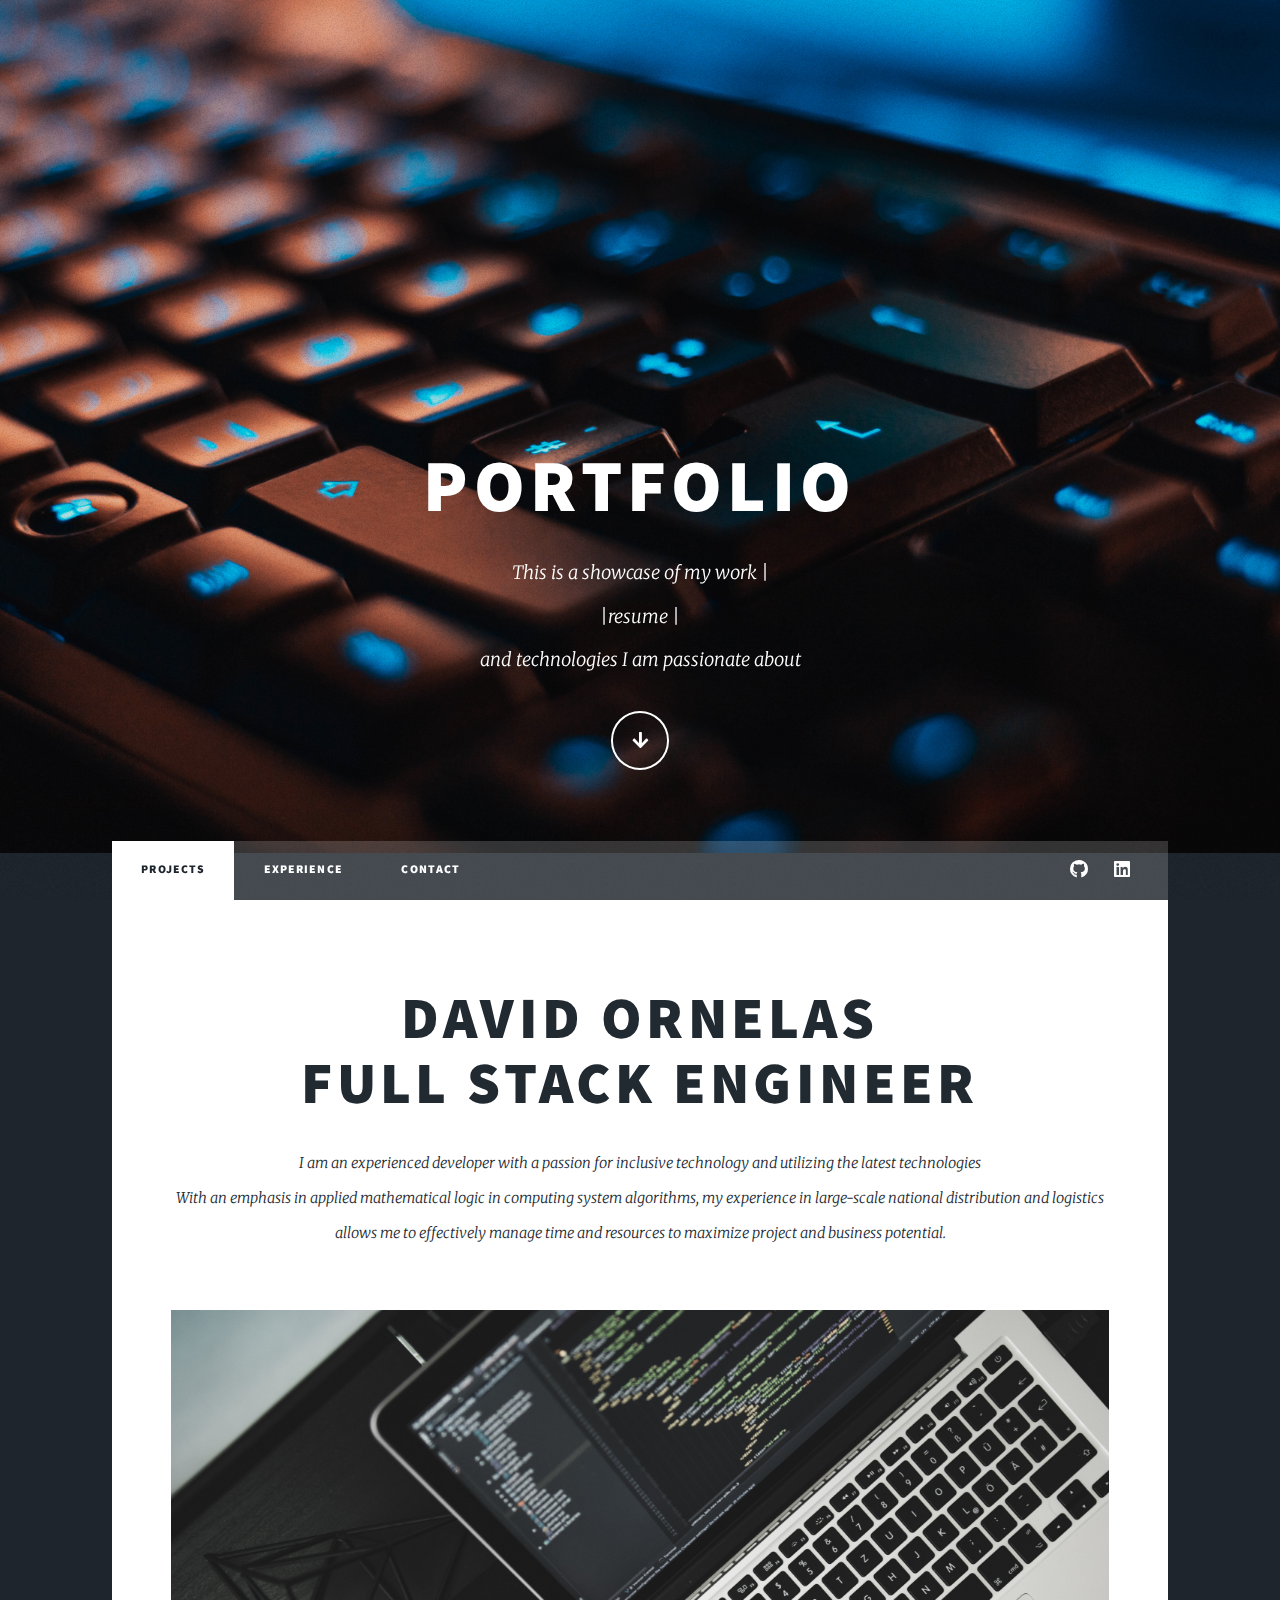
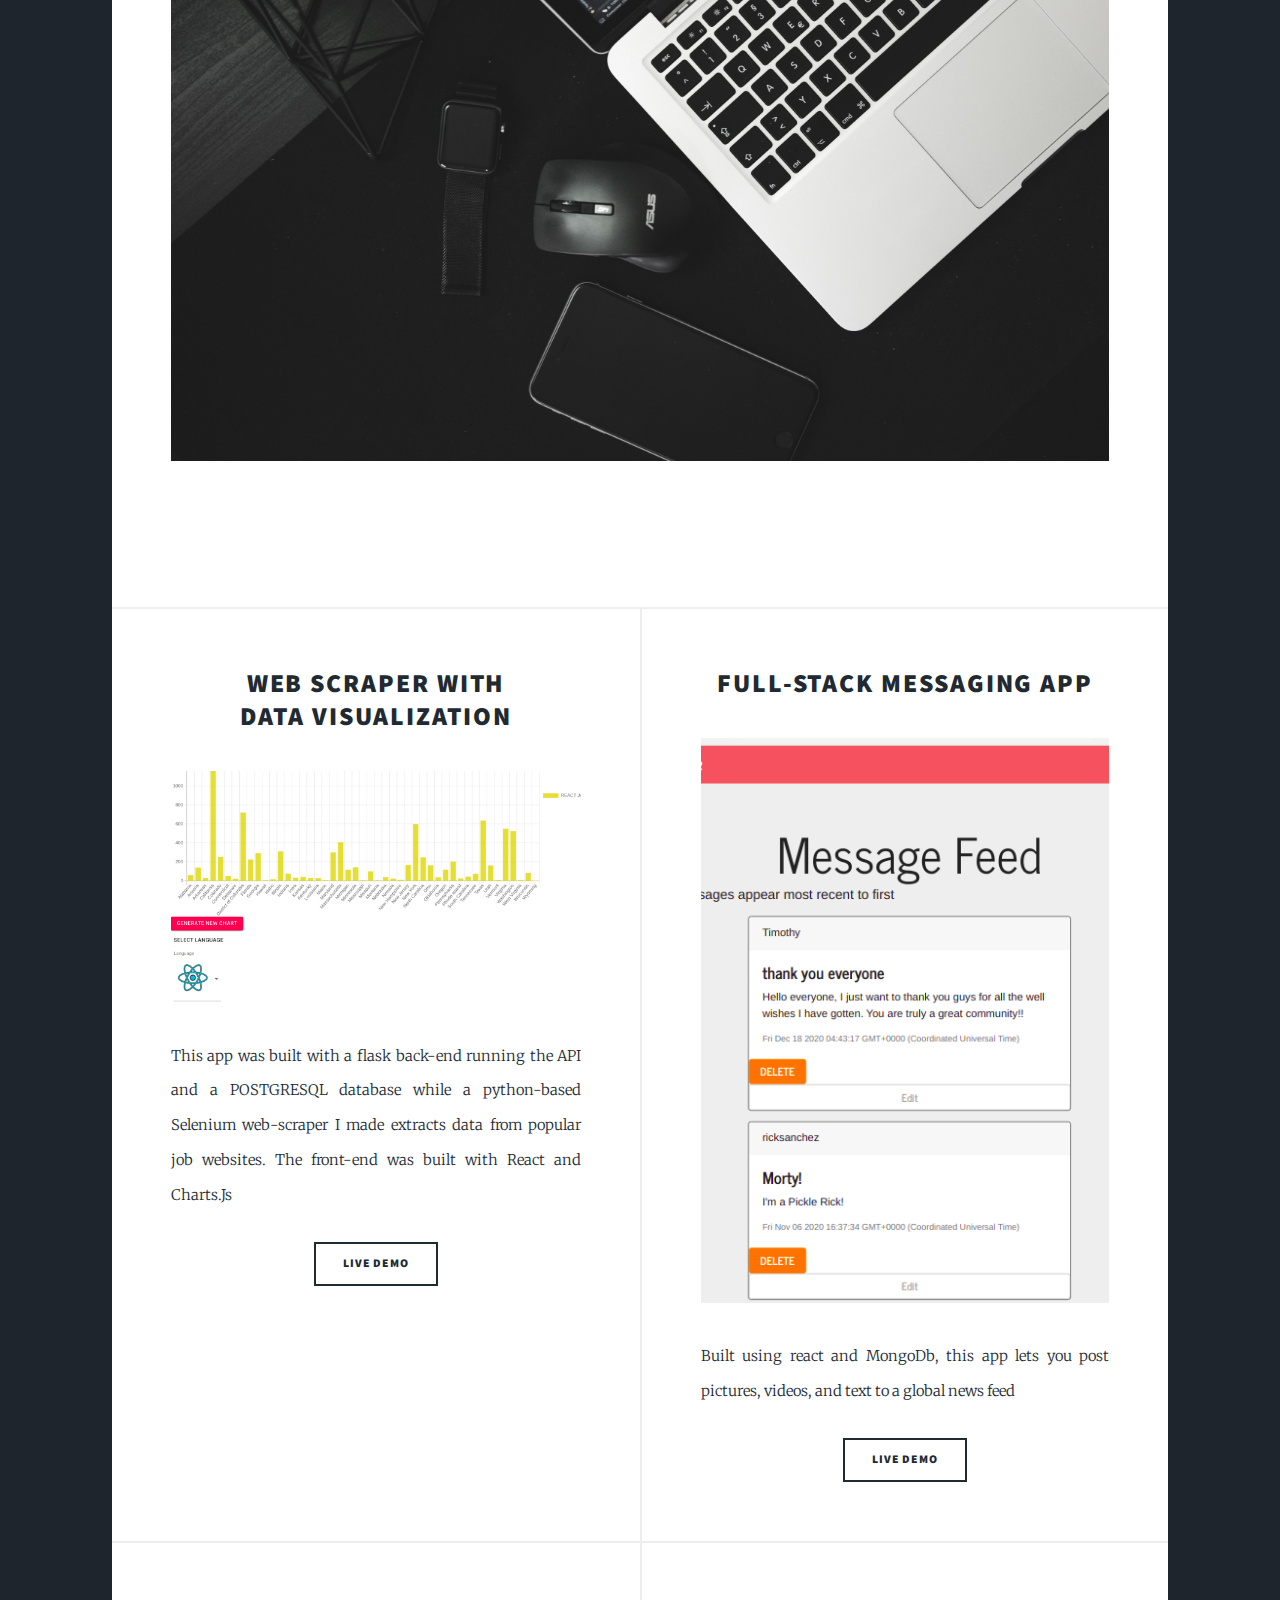
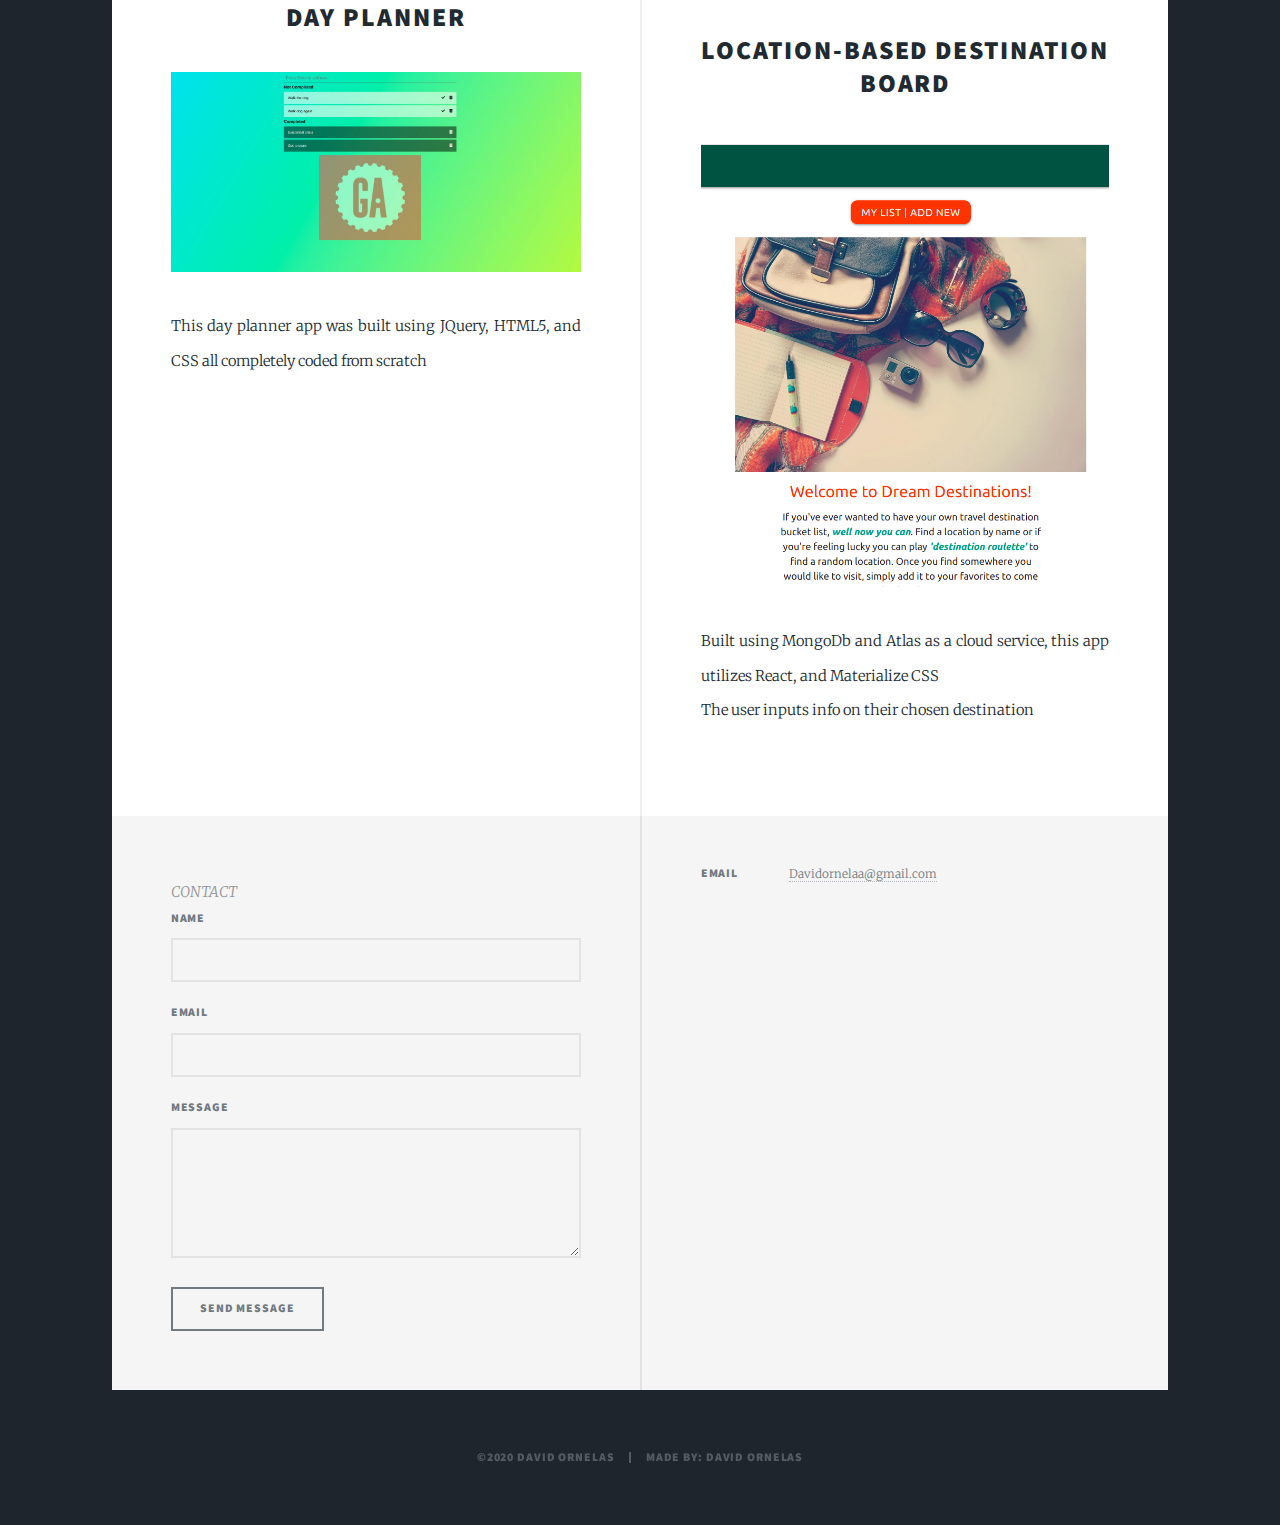
==== index.html @ 674fb20c "added line breaks in index.html file" ====
<!DOCTYPE HTML>
<html>
	<head>
		<title>David Ornelas Portfolio</title>
		<meta charset="utf-8" />
		<link rel="shortcut icon" href="/assets/css/favicons/favicon.ico" type="image/x-icon">
		<meta name="viewport" content="width=device-width, initial-scale=1, user-scalable=no" />
		<link rel="stylesheet" href="assets/css/main.css" />
		<noscript><link rel="stylesheet" href="assets/css/noscript.css" /></noscript>
	</head>
	<body class="is-preload">

		<!-- Wrapper -->
			<div id="wrapper" class="fade-in">

				<!-- Intro -->
					<div id="intro">
						<h1>Portfolio</h1>
						<p>This is a showcase of my work | <br>|resume |<br> and technologies I am passionate about</p>
						<ul class="actions">
							<li><a href="#header" class="button icon solid solo fa-arrow-down scrolly">Continue</a></li>
						</ul>
					</div>

				<!-- Header -->
					<header id="header">
						<a  class="logo">SOFTWARE DEVELOPER</a>
					</header>

				<!-- Nav -->
					<nav id="nav">
						<ul class="links">
							<li class="active"><a href="index.html">PROJECTS</a></li>
							<li><a href="skills.html">EXPERIENCE</a></li>
							<li><a href="elements.html">CONTACT</a></li>
						</ul>
						<ul class="icons">
							<li><a rel="noopener noreferrer" target="_blank" href="https://github.com/davidornelas11" class="icon brands fa-github"><span class="label">GitHub</span></a></li>
							<li><a rel="noopener noreferrer" target="_blank" href="https://www.linkedin.com/in/davidornelas-engineer/" class="icon brands fa-linkedin"><span class="label">LinkedIn</span></a></li>
						</ul>
					</nav>

				<!-- Main -->
					<div id="main">

						
							<article class="post featured">
								<header class="major">
									
									<h2><a href="#">David Ornelas<br />
									Full stack engineer</a></h2>
									<p>I am an experienced developer with a passion for inclusive technology and utilizing the latest technologies<br>With an emphasis in applied mathematical logic in computing 
										system algorithms, my experience in large-scale 
										national distribution and logistics allows me to 
										effectively manage time and resources to maximize project and business potential. </p>
								</header>
								<a href="#" class="image main"><img src="images/newpic.jpg" alt="" /></a>
								<ul class="actions special">
									<!-- <li><a href="#" class="button large"></a></li> -->
								</ul>
							</article>

						<!-- Projects -->
							<section class="posts">
								<article>
									<header>
										
										<h2><a href="#">WEB SCRAPER WITH<br />
										DATA VISUALIZATION </a></h2>
									</header>
									<a href="#" class="image fit"><img src="images/job-api.png" alt="" /></a>
									<p>This app was built with a flask back-end running the API and a POSTGRESQL database while a python-based Selenium
										 web-scraper I made extracts
										  data from popular job websites. The front-end was built with React and Charts.Js</p>
									<ul class="actions special">
										<li><a rel="noopener noreferrer" target="_blank" href="https://programming-jobs-available.herokuapp.com/"  class="button">Live Demo</a></li>
									</ul>
								</article>
								<article>
									<header>
										<h2>Full-stack messaging app<br />
										</h2>
									</header>
									<a href="#" class="image fit"><img src="images/project-2.png" alt="" /></a>
									<p>Built using react and MongoDb, this app lets you post pictures, videos, and text to a global news feed</p>
									<ul class="actions special">
										<li><a rel="noopener noreferrer" target="_blank" href="#" class="button">Live Demo</a></li>
									</ul>
								</article>
								<article>
									<header>
										<h2><a>Day planner<br />
										</a></h2>
									</header>
									<a  class="image fit"><img src="images/to-do-list.jpg" alt="" /></a>
									<p>This day planner app was built using JQuery, HTML5, and CSS all completely coded from scratch</p>
									<ul class="actions special">
										
									</ul>
								</article>
								<article>
									<header>
										
										<h2><a href="#"><br />
										Location-based destination board</a></h2>
									</header>
									<a href="#" class="image fit"><img src="images/pic3.png" alt="" /></a>
									<p>Built using MongoDb and Atlas as a cloud service, this app utilizes React, and Materialize CSS <br>
									The user inputs info on their chosen destination </p>
									<ul class="actions special">
										
									</ul>
								</article>
								

					</div>

				<!-- Footer -->
					<footer id="footer">
						
						<section>
							<em>CONTACT</em>
							<form 
							method="post" 
							action="https://formspree.io/f/mrgoynyy"
							enctype="multipart/form-data"
							name="EmailForm"
							>
								<div class="fields">
									<div class="field">
										<label for="name">Name</label>
										<input type="text" name="ContactName" id="name" />
									</div>
									<div class="field">
										<label for="email">Email</label>
										<input type="text" name="email" id="email" />
									</div>
									<div class="field">
										<label for="message">Message</label>
										<textarea name="ContactComment" id="message" rows="3"></textarea>
									</div>
								</div>
								<ul class="actions">
									<li><input type="submit" value="Send Message" /></li>
								</ul>
							</form>
						</section>
						 <section class="split contact">
							<section> 
								<h3>Email</h3>
								<p><a href="https://www.gmail.com">Davidornelaa@gmail.com</a></p>
							</section>
							
						</section> 
					</footer>
					

				<!-- Copyright -->
					<div id="copyright">
						<ul><li>&copy;2020 David Ornelas</li><li>Made by: David Ornelas</li></ul>
					</div>
					


			</div>

		<!-- Scripts -->
			<script src="assets/js/jquery.min.js"></script>
			<script src="assets/js/jquery.scrollex.min.js"></script>
			<script src="assets/js/jquery.scrolly.min.js"></script>
			<script src="assets/js/browser.min.js"></script>
			<script src="assets/js/breakpoints.min.js"></script>
			<script src="assets/js/util.js"></script>
			<script src="assets/js/main.js"></script>

	</body>
</html>
---- assets/css/main.css ----
@import url(fontawesome-all.min.css);
@import url("https://fonts.googleapis.com/css?family=Merriweather:300,700,300italic,700italic|Source+Sans+Pro:900");


html, body, div, span, applet, object,
iframe, h1, h2, h3, h4, h5, h6, p, blockquote,
pre, a, abbr, acronym, address, big, cite,
code, del, dfn, em, img, ins, kbd, q, s, samp,
small, strike, strong, sub, sup, tt, var, b,
u, i, center, dl, dt, dd, ol, ul, li, fieldset,
form, label, legend, table, caption, tbody,
tfoot, thead, tr, th, td, article, aside,
canvas, details, embed, figure, figcaption,
footer, header, hgroup, menu, nav, output, ruby,
section, summary, time, mark, audio, video {
	margin: 0;
	padding: 0;
	border: 0;
	font-size: 100%;
	font: inherit;
	vertical-align: baseline;}

article, aside, details, figcaption, figure,
footer, header, hgroup, menu, nav, section {
	display: block;}

body {
	line-height: 1;
}

ol, ul {
	list-style: none;
}

blockquote, q {
	quotes: none;
}

	blockquote:before, blockquote:after, q:before, q:after {
		content: '';
		content: none;
	}

table {
	border-collapse: collapse;
	border-spacing: 0;
}

body {
	-webkit-text-size-adjust: none;
}

mark {
	background-color: transparent;
	color: inherit;
}

input::-moz-focus-inner {
	border: 0;
	padding: 0;
}

input, select, textarea {
	-moz-appearance: none;
	-webkit-appearance: none;
	-ms-appearance: none;
	appearance: none;
}

/* Basic */

	@-ms-viewport {
		width: device-width;
	}

	body {
		-ms-overflow-style: scrollbar;
	}

	@media screen and (max-width: 480px) {

		html, body {
			min-width: 320px;
		}

	}

	html {
		box-sizing: border-box;
	}

	*, *:before, *:after {
		box-sizing: inherit;
	}

	body {
		background-color: #1e252d;
	}

		body.is-preload *, body.is-preload *:before, body.is-preload *:after {
			-moz-animation: none !important;
			-webkit-animation: none !important;
			-ms-animation: none !important;
			animation: none !important;
			-moz-transition: none !important;
			-webkit-transition: none !important;
			-ms-transition: none !important;
			transition: none !important;
		}

/* Type */

	html {
		font-size: 16pt;
	}

		@media screen and (max-width: 1680px) {

			html {
				font-size: 12pt;
			}

		}

		@media screen and (max-width: 1280px) {

			html {
				font-size: 11pt;
			}

		}

		@media screen and (max-width: 360px) {

			html {
				font-size: 10pt;
			}

		}

	body {
		color: #212931;
	}

	body, input, select, textarea {
		font-family: "Merriweather", Georgia, serif;
		font-weight: 300;
		font-size: 1rem;
		line-height: 2.375;
	}

	a {
		-moz-transition: color 0.2s ease-in-out, background-color 0.2s ease-in-out, border-color 0.2s ease-in-out, box-shadow 0.2s ease-in-out;
		-webkit-transition: color 0.2s ease-in-out, background-color 0.2s ease-in-out, border-color 0.2s ease-in-out, box-shadow 0.2s ease-in-out;
		-ms-transition: color 0.2s ease-in-out, background-color 0.2s ease-in-out, border-color 0.2s ease-in-out, box-shadow 0.2s ease-in-out;
		transition: color 0.2s ease-in-out, background-color 0.2s ease-in-out, border-color 0.2s ease-in-out, box-shadow 0.2s ease-in-out;
		border-bottom: dotted 1px;
		text-decoration: none;
	}

		a:hover {
			border-bottom-color: transparent;
		}

	strong, b {
		font-weight: 600;
	}

	em, i {
		font-style: italic;
	}

	p {
		text-align: justify;
		margin: 0 0 2rem 0;
	}

	h1, h2, h3, h4, h5, h6 {
		font-family: "Source Sans Pro", Helvetica, sans-serif;
		font-weight: 900;
		line-height: 1.5;
		letter-spacing: 0.075em;
		text-transform: uppercase;
		margin: 0 0 1rem 0;
	}

		h1 a, h2 a, h3 a, h4 a, h5 a, h6 a {
			border-bottom: 0;
			color: inherit;
			text-decoration: none;
		}

	h1 {
		font-size: 4rem;
		line-height: 1.1;
		margin: 0 0 2rem 0;
	}

	h2 {
		font-size: 1.75rem;
		line-height: 1.3;
		margin: 0 0 1.5rem 0;
	}

	h3 {
		font-size: 1.25rem;
		margin: 0 0 1.5rem 0;
	}

	h4 {
		font-size: 1rem;
	}

	h5 {
		font-size: 0.9rem;
	}

	h6 {
		font-size: 0.8rem;
	}

	sub {
		font-size: 0.8rem;
		position: relative;
		top: 0.5rem;
	}

	sup {
		font-size: 0.8rem;
		position: relative;
		top: -0.5rem;
	}

	blockquote {
		border-left: solid 4px;
		font-style: italic;
		margin: 0 0 2rem 0;
		padding: 0.5rem 0 0.5rem 2rem;
	}

	code {
		border: solid 2px;
		font-family: "Courier New", monospace;
		font-size: 0.9rem;
		margin: 0 0.25rem;
		padding: 0.25rem 0.65rem;
	}

	pre {
		-webkit-overflow-scrolling: touch;
		font-family: "Courier New", monospace;
		font-size: 0.9rem;
		margin: 0 0 2rem 0;
	}

		pre code {
			display: block;
			line-height: 1.75;
			padding: 1rem 1.5rem;
			overflow-x: auto;
		}

	hr {
		border: 0;
		border-bottom: solid 2px;
		margin: 3rem 0;
	}

		hr.major {
			margin: 5rem 0;
		}

	.align-left {
		text-align: left;
	}

	.align-center {
		text-align: center;
	}

	.align-right {
		text-align: right;
	}

	input, select, textarea {
		color: #212931;
	}

	a {
		color: #212931;
		border-bottom-color: rgba(33, 41, 49, 0.5);
	}

		a:hover {
			border-bottom-color: transparent;
			color: #18bfef !important;
		}

	strong, b {
		color: #212931;
	}

	h1, h2, h3, h4, h5, h6 {
		color: #212931;
	}

	blockquote {
		border-left-color: #eeeeee;
	}

	code {
		background: rgba(220, 220, 220, 0.25);
		border-color: #eeeeee;
	}

	hr {
		border-bottom-color: #eeeeee;
	}

/* Row */

	.row {
		display: flex;
		flex-wrap: wrap;
		box-sizing: border-box;
		align-items: stretch;
	}

		.row > * {
			box-sizing: border-box;
		}

		.row.gtr-uniform > * > :last-child {
			margin-bottom: 0;
		}

		.row.aln-left {
			justify-content: flex-start;
		}

		.row.aln-center {
			justify-content: center;
		}

		.row.aln-right {
			justify-content: flex-end;
		}

		.row.aln-top {
			align-items: flex-start;
		}

		.row.aln-middle {
			align-items: center;
		}

		.row.aln-bottom {
			align-items: flex-end;
		}

		.row > .imp {
			order: -1;
		}

		.row > .col-1 {
			width: 8.33333%;
		}

		.row > .off-1 {
			margin-left: 8.33333%;
		}

		.row > .col-2 {
			width: 16.66667%;
		}

		.row > .off-2 {
			margin-left: 16.66667%;
		}

		.row > .col-3 {
			width: 25%;
		}

		.row > .off-3 {
			margin-left: 25%;
		}

		.row > .col-4 {
			width: 33.33333%;
		}

		.row > .off-4 {
			margin-left: 33.33333%;
		}

		.row > .col-5 {
			width: 41.66667%;
		}

		.row > .off-5 {
			margin-left: 41.66667%;
		}

		.row > .col-6 {
			width: 50%;
		}

		.row > .off-6 {
			margin-left: 50%;
		}

		.row > .col-7 {
			width: 58.33333%;
		}

		.row > .off-7 {
			margin-left: 58.33333%;
		}

		.row > .col-8 {
			width: 66.66667%;
		}

		.row > .off-8 {
			margin-left: 66.66667%;
		}

		.row > .col-9 {
			width: 75%;
		}

		.row > .off-9 {
			margin-left: 75%;
		}

		.row > .col-10 {
			width: 83.33333%;
		}

		.row > .off-10 {
			margin-left: 83.33333%;
		}

		.row > .col-11 {
			width: 91.66667%;
		}

		.row > .off-11 {
			margin-left: 91.66667%;
		}

		.row > .col-12 {
			width: 100%;
		}

		.row > .off-12 {
			margin-left: 100%;
		}

		.row.gtr-0 {
			margin-top: 0;
			margin-left: 0rem;
		}

			.row.gtr-0 > * {
				padding: 0 0 0 0rem;
			}

			.row.gtr-0.gtr-uniform {
				margin-top: 0rem;
			}

				.row.gtr-0.gtr-uniform > * {
					padding-top: 0rem;
				}

		.row.gtr-25 {
			margin-top: 0;
			margin-left: -0.375rem;
		}

			.row.gtr-25 > * {
				padding: 0 0 0 0.375rem;
			}

			.row.gtr-25.gtr-uniform {
				margin-top: -0.375rem;
			}

				.row.gtr-25.gtr-uniform > * {
					padding-top: 0.375rem;
				}

		.row.gtr-50 {
			margin-top: 0;
			margin-left: -0.75rem;
		}

			.row.gtr-50 > * {
				padding: 0 0 0 0.75rem;
			}

			.row.gtr-50.gtr-uniform {
				margin-top: -0.75rem;
			}

				.row.gtr-50.gtr-uniform > * {
					padding-top: 0.75rem;
				}

		.row {
			margin-top: 0;
			margin-left: -1.5rem;
		}

			.row > * {
				padding: 0 0 0 1.5rem;
			}

			.row.gtr-uniform {
				margin-top: -1.5rem;
			}

				.row.gtr-uniform > * {
					padding-top: 1.5rem;
				}

		.row.gtr-150 {
			margin-top: 0;
			margin-left: -2.25rem;
		}

			.row.gtr-150 > * {
				padding: 0 0 0 2.25rem;
			}

			.row.gtr-150.gtr-uniform {
				margin-top: -2.25rem;
			}

				.row.gtr-150.gtr-uniform > * {
					padding-top: 2.25rem;
				}

		.row.gtr-200 {
			margin-top: 0;
			margin-left: -3rem;
		}

			.row.gtr-200 > * {
				padding: 0 0 0 3rem;
			}

			.row.gtr-200.gtr-uniform {
				margin-top: -3rem;
			}

				.row.gtr-200.gtr-uniform > * {
					padding-top: 3rem;
				}

		@media screen and (max-width: 1680px) {

			.row {
				display: flex;
				flex-wrap: wrap;
				box-sizing: border-box;
				align-items: stretch;
			}

				.row > * {
					box-sizing: border-box;
				}

				.row.gtr-uniform > * > :last-child {
					margin-bottom: 0;
				}

				.row.aln-left {
					justify-content: flex-start;
				}

				.row.aln-center {
					justify-content: center;
				}

				.row.aln-right {
					justify-content: flex-end;
				}

				.row.aln-top {
					align-items: flex-start;
				}

				.row.aln-middle {
					align-items: center;
				}

				.row.aln-bottom {
					align-items: flex-end;
				}

				.row > .imp-xlarge {
					order: -1;
				}

				.row > .col-1-xlarge {
					width: 8.33333%;
				}

				.row > .off-1-xlarge {
					margin-left: 8.33333%;
				}

				.row > .col-2-xlarge {
					width: 16.66667%;
				}

				.row > .off-2-xlarge {
					margin-left: 16.66667%;
				}

				.row > .col-3-xlarge {
					width: 25%;
				}

				.row > .off-3-xlarge {
					margin-left: 25%;
				}

				.row > .col-4-xlarge {
					width: 33.33333%;
				}

				.row > .off-4-xlarge {
					margin-left: 33.33333%;
				}

				.row > .col-5-xlarge {
					width: 41.66667%;
				}

				.row > .off-5-xlarge {
					margin-left: 41.66667%;
				}

				.row > .col-6-xlarge {
					width: 50%;
				}

				.row > .off-6-xlarge {
					margin-left: 50%;
				}

				.row > .col-7-xlarge {
					width: 58.33333%;
				}

				.row > .off-7-xlarge {
					margin-left: 58.33333%;
				}

				.row > .col-8-xlarge {
					width: 66.66667%;
				}

				.row > .off-8-xlarge {
					margin-left: 66.66667%;
				}

				.row > .col-9-xlarge {
					width: 75%;
				}

				.row > .off-9-xlarge {
					margin-left: 75%;
				}

				.row > .col-10-xlarge {
					width: 83.33333%;
				}

				.row > .off-10-xlarge {
					margin-left: 83.33333%;
				}

				.row > .col-11-xlarge {
					width: 91.66667%;
				}

				.row > .off-11-xlarge {
					margin-left: 91.66667%;
				}

				.row > .col-12-xlarge {
					width: 100%;
				}

				.row > .off-12-xlarge {
					margin-left: 100%;
				}

				.row.gtr-0 {
					margin-top: 0;
					margin-left: 0rem;
				}

					.row.gtr-0 > * {
						padding: 0 0 0 0rem;
					}

					.row.gtr-0.gtr-uniform {
						margin-top: 0rem;
					}

						.row.gtr-0.gtr-uniform > * {
							padding-top: 0rem;
						}

				.row.gtr-25 {
					margin-top: 0;
					margin-left: -0.375rem;
				}

					.row.gtr-25 > * {
						padding: 0 0 0 0.375rem;
					}

					.row.gtr-25.gtr-uniform {
						margin-top: -0.375rem;
					}

						.row.gtr-25.gtr-uniform > * {
							padding-top: 0.375rem;
						}

				.row.gtr-50 {
					margin-top: 0;
					margin-left: -0.75rem;
				}

					.row.gtr-50 > * {
						padding: 0 0 0 0.75rem;
					}

					.row.gtr-50.gtr-uniform {
						margin-top: -0.75rem;
					}

						.row.gtr-50.gtr-uniform > * {
							padding-top: 0.75rem;
						}

				.row {
					margin-top: 0;
					margin-left: -1.5rem;
				}

					.row > * {
						padding: 0 0 0 1.5rem;
					}

					.row.gtr-uniform {
						margin-top: -1.5rem;
					}

						.row.gtr-uniform > * {
							padding-top: 1.5rem;
						}

				.row.gtr-150 {
					margin-top: 0;
					margin-left: -2.25rem;
				}

					.row.gtr-150 > * {
						padding: 0 0 0 2.25rem;
					}

					.row.gtr-150.gtr-uniform {
						margin-top: -2.25rem;
					}

						.row.gtr-150.gtr-uniform > * {
							padding-top: 2.25rem;
						}

				.row.gtr-200 {
					margin-top: 0;
					margin-left: -3rem;
				}

					.row.gtr-200 > * {
						padding: 0 0 0 3rem;
					}

					.row.gtr-200.gtr-uniform {
						margin-top: -3rem;
					}

						.row.gtr-200.gtr-uniform > * {
							padding-top: 3rem;
						}

		}

		@media screen and (max-width: 1280px) {

			.row {
				display: flex;
				flex-wrap: wrap;
				box-sizing: border-box;
				align-items: stretch;
			}

				.row > * {
					box-sizing: border-box;
				}

				.row.gtr-uniform > * > :last-child {
					margin-bottom: 0;
				}

				.row.aln-left {
					justify-content: flex-start;
				}

				.row.aln-center {
					justify-content: center;
				}

				.row.aln-right {
					justify-content: flex-end;
				}

				.row.aln-top {
					align-items: flex-start;
				}

				.row.aln-middle {
					align-items: center;
				}

				.row.aln-bottom {
					align-items: flex-end;
				}

				.row > .imp-large {
					order: -1;
				}

				.row > .col-1-large {
					width: 8.33333%;
				}

				.row > .off-1-large {
					margin-left: 8.33333%;
				}

				.row > .col-2-large {
					width: 16.66667%;
				}

				.row > .off-2-large {
					margin-left: 16.66667%;
				}

				.row > .col-3-large {
					width: 25%;
				}

				.row > .off-3-large {
					margin-left: 25%;
				}

				.row > .col-4-large {
					width: 33.33333%;
				}

				.row > .off-4-large {
					margin-left: 33.33333%;
				}

				.row > .col-5-large {
					width: 41.66667%;
				}

				.row > .off-5-large {
					margin-left: 41.66667%;
				}

				.row > .col-6-large {
					width: 50%;
				}

				.row > .off-6-large {
					margin-left: 50%;
				}

				.row > .col-7-large {
					width: 58.33333%;
				}

				.row > .off-7-large {
					margin-left: 58.33333%;
				}

				.row > .col-8-large {
					width: 66.66667%;
				}

				.row > .off-8-large {
					margin-left: 66.66667%;
				}

				.row > .col-9-large {
					width: 75%;
				}

				.row > .off-9-large {
					margin-left: 75%;
				}

				.row > .col-10-large {
					width: 83.33333%;
				}

				.row > .off-10-large {
					margin-left: 83.33333%;
				}

				.row > .col-11-large {
					width: 91.66667%;
				}

				.row > .off-11-large {
					margin-left: 91.66667%;
				}

				.row > .col-12-large {
					width: 100%;
				}

				.row > .off-12-large {
					margin-left: 100%;
				}

				.row.gtr-0 {
					margin-top: 0;
					margin-left: 0rem;
				}

					.row.gtr-0 > * {
						padding: 0 0 0 0rem;
					}

					.row.gtr-0.gtr-uniform {
						margin-top: 0rem;
					}

						.row.gtr-0.gtr-uniform > * {
							padding-top: 0rem;
						}

				.row.gtr-25 {
					margin-top: 0;
					margin-left: -0.375rem;
				}

					.row.gtr-25 > * {
						padding: 0 0 0 0.375rem;
					}

					.row.gtr-25.gtr-uniform {
						margin-top: -0.375rem;
					}

						.row.gtr-25.gtr-uniform > * {
							padding-top: 0.375rem;
						}

				.row.gtr-50 {
					margin-top: 0;
					margin-left: -0.75rem;
				}

					.row.gtr-50 > * {
						padding: 0 0 0 0.75rem;
					}

					.row.gtr-50.gtr-uniform {
						margin-top: -0.75rem;
					}

						.row.gtr-50.gtr-uniform > * {
							padding-top: 0.75rem;
						}

				.row {
					margin-top: 0;
					margin-left: -1.5rem;
				}

					.row > * {
						padding: 0 0 0 1.5rem;
					}

					.row.gtr-uniform {
						margin-top: -1.5rem;
					}

						.row.gtr-uniform > * {
							padding-top: 1.5rem;
						}

				.row.gtr-150 {
					margin-top: 0;
					margin-left: -2.25rem;
				}

					.row.gtr-150 > * {
						padding: 0 0 0 2.25rem;
					}

					.row.gtr-150.gtr-uniform {
						margin-top: -2.25rem;
					}

						.row.gtr-150.gtr-uniform > * {
							padding-top: 2.25rem;
						}

				.row.gtr-200 {
					margin-top: 0;
					margin-left: -3rem;
				}

					.row.gtr-200 > * {
						padding: 0 0 0 3rem;
					}

					.row.gtr-200.gtr-uniform {
						margin-top: -3rem;
					}

						.row.gtr-200.gtr-uniform > * {
							padding-top: 3rem;
						}

		}

		@media screen and (max-width: 980px) {

			.row {
				display: flex;
				flex-wrap: wrap;
				box-sizing: border-box;
				align-items: stretch;
			}

				.row > * {
					box-sizing: border-box;
				}

				.row.gtr-uniform > * > :last-child {
					margin-bottom: 0;
				}

				.row.aln-left {
					justify-content: flex-start;
				}

				.row.aln-center {
					justify-content: center;
				}

				.row.aln-right {
					justify-content: flex-end;
				}

				.row.aln-top {
					align-items: flex-start;
				}

				.row.aln-middle {
					align-items: center;
				}

				.row.aln-bottom {
					align-items: flex-end;
				}

				.row > .imp-medium {
					order: -1;
				}

				.row > .col-1-medium {
					width: 8.33333%;
				}

				.row > .off-1-medium {
					margin-left: 8.33333%;
				}

				.row > .col-2-medium {
					width: 16.66667%;
				}

				.row > .off-2-medium {
					margin-left: 16.66667%;
				}

				.row > .col-3-medium {
					width: 25%;
				}

				.row > .off-3-medium {
					margin-left: 25%;
				}

				.row > .col-4-medium {
					width: 33.33333%;
				}

				.row > .off-4-medium {
					margin-left: 33.33333%;
				}

				.row > .col-5-medium {
					width: 41.66667%;
				}

				.row > .off-5-medium {
					margin-left: 41.66667%;
				}

				.row > .col-6-medium {
					width: 50%;
				}

				.row > .off-6-medium {
					margin-left: 50%;
				}

				.row > .col-7-medium {
					width: 58.33333%;
				}

				.row > .off-7-medium {
					margin-left: 58.33333%;
				}

				.row > .col-8-medium {
					width: 66.66667%;
				}

				.row > .off-8-medium {
					margin-left: 66.66667%;
				}

				.row > .col-9-medium {
					width: 75%;
				}

				.row > .off-9-medium {
					margin-left: 75%;
				}

				.row > .col-10-medium {
					width: 83.33333%;
				}

				.row > .off-10-medium {
					margin-left: 83.33333%;
				}

				.row > .col-11-medium {
					width: 91.66667%;
				}

				.row > .off-11-medium {
					margin-left: 91.66667%;
				}

				.row > .col-12-medium {
					width: 100%;
				}

				.row > .off-12-medium {
					margin-left: 100%;
				}

				.row.gtr-0 {
					margin-top: 0;
					margin-left: 0rem;
				}

					.row.gtr-0 > * {
						padding: 0 0 0 0rem;
					}

					.row.gtr-0.gtr-uniform {
						margin-top: 0rem;
					}

						.row.gtr-0.gtr-uniform > * {
							padding-top: 0rem;
						}

				.row.gtr-25 {
					margin-top: 0;
					margin-left: -0.375rem;
				}

					.row.gtr-25 > * {
						padding: 0 0 0 0.375rem;
					}

					.row.gtr-25.gtr-uniform {
						margin-top: -0.375rem;
					}

						.row.gtr-25.gtr-uniform > * {
							padding-top: 0.375rem;
						}

				.row.gtr-50 {
					margin-top: 0;
					margin-left: -0.75rem;
				}

					.row.gtr-50 > * {
						padding: 0 0 0 0.75rem;
					}

					.row.gtr-50.gtr-uniform {
						margin-top: -0.75rem;
					}

						.row.gtr-50.gtr-uniform > * {
							padding-top: 0.75rem;
						}

				.row {
					margin-top: 0;
					margin-left: -1.5rem;
				}

					.row > * {
						padding: 0 0 0 1.5rem;
					}

					.row.gtr-uniform {
						margin-top: -1.5rem;
					}

						.row.gtr-uniform > * {
							padding-top: 1.5rem;
						}

				.row.gtr-150 {
					margin-top: 0;
					margin-left: -2.25rem;
				}

					.row.gtr-150 > * {
						padding: 0 0 0 2.25rem;
					}

					.row.gtr-150.gtr-uniform {
						margin-top: -2.25rem;
					}

						.row.gtr-150.gtr-uniform > * {
							padding-top: 2.25rem;
						}

				.row.gtr-200 {
					margin-top: 0;
					margin-left: -3rem;
				}

					.row.gtr-200 > * {
						padding: 0 0 0 3rem;
					}

					.row.gtr-200.gtr-uniform {
						margin-top: -3rem;
					}

						.row.gtr-200.gtr-uniform > * {
							padding-top: 3rem;
						}

		}

		@media screen and (max-width: 736px) {

			.row {
				display: flex;
				flex-wrap: wrap;
				box-sizing: border-box;
				align-items: stretch;
			}

				.row > * {
					box-sizing: border-box;
				}

				.row.gtr-uniform > * > :last-child {
					margin-bottom: 0;
				}

				.row.aln-left {
					justify-content: flex-start;
				}

				.row.aln-center {
					justify-content: center;
				}

				.row.aln-right {
					justify-content: flex-end;
				}

				.row.aln-top {
					align-items: flex-start;
				}

				.row.aln-middle {
					align-items: center;
				}

				.row.aln-bottom {
					align-items: flex-end;
				}

				.row > .imp-small {
					order: -1;
				}

				.row > .col-1-small {
					width: 8.33333%;
				}

				.row > .off-1-small {
					margin-left: 8.33333%;
				}

				.row > .col-2-small {
					width: 16.66667%;
				}

				.row > .off-2-small {
					margin-left: 16.66667%;
				}

				.row > .col-3-small {
					width: 25%;
				}

				.row > .off-3-small {
					margin-left: 25%;
				}

				.row > .col-4-small {
					width: 33.33333%;
				}

				.row > .off-4-small {
					margin-left: 33.33333%;
				}

				.row > .col-5-small {
					width: 41.66667%;
				}

				.row > .off-5-small {
					margin-left: 41.66667%;
				}

				.row > .col-6-small {
					width: 50%;
				}

				.row > .off-6-small {
					margin-left: 50%;
				}

				.row > .col-7-small {
					width: 58.33333%;
				}

				.row > .off-7-small {
					margin-left: 58.33333%;
				}

				.row > .col-8-small {
					width: 66.66667%;
				}

				.row > .off-8-small {
					margin-left: 66.66667%;
				}

				.row > .col-9-small {
					width: 75%;
				}

				.row > .off-9-small {
					margin-left: 75%;
				}

				.row > .col-10-small {
					width: 83.33333%;
				}

				.row > .off-10-small {
					margin-left: 83.33333%;
				}

				.row > .col-11-small {
					width: 91.66667%;
				}

				.row > .off-11-small {
					margin-left: 91.66667%;
				}

				.row > .col-12-small {
					width: 100%;
				}

				.row > .off-12-small {
					margin-left: 100%;
				}

				.row.gtr-0 {
					margin-top: 0;
					margin-left: 0rem;
				}

					.row.gtr-0 > * {
						padding: 0 0 0 0rem;
					}

					.row.gtr-0.gtr-uniform {
						margin-top: 0rem;
					}

						.row.gtr-0.gtr-uniform > * {
							padding-top: 0rem;
						}

				.row.gtr-25 {
					margin-top: 0;
					margin-left: -0.375rem;
				}

					.row.gtr-25 > * {
						padding: 0 0 0 0.375rem;
					}

					.row.gtr-25.gtr-uniform {
						margin-top: -0.375rem;
					}

						.row.gtr-25.gtr-uniform > * {
							padding-top: 0.375rem;
						}

				.row.gtr-50 {
					margin-top: 0;
					margin-left: -0.75rem;
				}

					.row.gtr-50 > * {
						padding: 0 0 0 0.75rem;
					}

					.row.gtr-50.gtr-uniform {
						margin-top: -0.75rem;
					}

						.row.gtr-50.gtr-uniform > * {
							padding-top: 0.75rem;
						}

				.row {
					margin-top: 0;
					margin-left: -1.5rem;
				}

					.row > * {
						padding: 0 0 0 1.5rem;
					}

					.row.gtr-uniform {
						margin-top: -1.5rem;
					}

						.row.gtr-uniform > * {
							padding-top: 1.5rem;
						}

				.row.gtr-150 {
					margin-top: 0;
					margin-left: -2.25rem;
				}

					.row.gtr-150 > * {
						padding: 0 0 0 2.25rem;
					}

					.row.gtr-150.gtr-uniform {
						margin-top: -2.25rem;
					}

						.row.gtr-150.gtr-uniform > * {
							padding-top: 2.25rem;
						}

				.row.gtr-200 {
					margin-top: 0;
					margin-left: -3rem;
				}

					.row.gtr-200 > * {
						padding: 0 0 0 3rem;
					}

					.row.gtr-200.gtr-uniform {
						margin-top: -3rem;
					}

						.row.gtr-200.gtr-uniform > * {
							padding-top: 3rem;
						}

		}

		@media screen and (max-width: 480px) {

			.row {
				display: flex;
				flex-wrap: wrap;
				box-sizing: border-box;
				align-items: stretch;
			}

				.row > * {
					box-sizing: border-box;
				}

				.row.gtr-uniform > * > :last-child {
					margin-bottom: 0;
				}

				.row.aln-left {
					justify-content: flex-start;
				}

				.row.aln-center {
					justify-content: center;
				}

				.row.aln-right {
					justify-content: flex-end;
				}

				.row.aln-top {
					align-items: flex-start;
				}

				.row.aln-middle {
					align-items: center;
				}

				.row.aln-bottom {
					align-items: flex-end;
				}

				.row > .imp-xsmall {
					order: -1;
				}

				.row > .col-1-xsmall {
					width: 8.33333%;
				}

				.row > .off-1-xsmall {
					margin-left: 8.33333%;
				}

				.row > .col-2-xsmall {
					width: 16.66667%;
				}

				.row > .off-2-xsmall {
					margin-left: 16.66667%;
				}

				.row > .col-3-xsmall {
					width: 25%;
				}

				.row > .off-3-xsmall {
					margin-left: 25%;
				}

				.row > .col-4-xsmall {
					width: 33.33333%;
				}

				.row > .off-4-xsmall {
					margin-left: 33.33333%;
				}

				.row > .col-5-xsmall {
					width: 41.66667%;
				}

				.row > .off-5-xsmall {
					margin-left: 41.66667%;
				}

				.row > .col-6-xsmall {
					width: 50%;
				}

				.row > .off-6-xsmall {
					margin-left: 50%;
				}

				.row > .col-7-xsmall {
					width: 58.33333%;
				}

				.row > .off-7-xsmall {
					margin-left: 58.33333%;
				}

				.row > .col-8-xsmall {
					width: 66.66667%;
				}

				.row > .off-8-xsmall {
					margin-left: 66.66667%;
				}

				.row > .col-9-xsmall {
					width: 75%;
				}

				.row > .off-9-xsmall {
					margin-left: 75%;
				}

				.row > .col-10-xsmall {
					width: 83.33333%;
				}

				.row > .off-10-xsmall {
					margin-left: 83.33333%;
				}

				.row > .col-11-xsmall {
					width: 91.66667%;
				}

				.row > .off-11-xsmall {
					margin-left: 91.66667%;
				}

				.row > .col-12-xsmall {
					width: 100%;
				}

				.row > .off-12-xsmall {
					margin-left: 100%;
				}

				.row.gtr-0 {
					margin-top: 0;
					margin-left: 0rem;
				}

					.row.gtr-0 > * {
						padding: 0 0 0 0rem;
					}

					.row.gtr-0.gtr-uniform {
						margin-top: 0rem;
					}

						.row.gtr-0.gtr-uniform > * {
							padding-top: 0rem;
						}

				.row.gtr-25 {
					margin-top: 0;
					margin-left: -0.375rem;
				}

					.row.gtr-25 > * {
						padding: 0 0 0 0.375rem;
					}

					.row.gtr-25.gtr-uniform {
						margin-top: -0.375rem;
					}

						.row.gtr-25.gtr-uniform > * {
							padding-top: 0.375rem;
						}

				.row.gtr-50 {
					margin-top: 0;
					margin-left: -0.75rem;
				}

					.row.gtr-50 > * {
						padding: 0 0 0 0.75rem;
					}

					.row.gtr-50.gtr-uniform {
						margin-top: -0.75rem;
					}

						.row.gtr-50.gtr-uniform > * {
							padding-top: 0.75rem;
						}

				.row {
					margin-top: 0;
					margin-left: -1.5rem;
				}

					.row > * {
						padding: 0 0 0 1.5rem;
					}

					.row.gtr-uniform {
						margin-top: -1.5rem;
					}

						.row.gtr-uniform > * {
							padding-top: 1.5rem;
						}

				.row.gtr-150 {
					margin-top: 0;
					margin-left: -2.25rem;
				}

					.row.gtr-150 > * {
						padding: 0 0 0 2.25rem;
					}

					.row.gtr-150.gtr-uniform {
						margin-top: -2.25rem;
					}

						.row.gtr-150.gtr-uniform > * {
							padding-top: 2.25rem;
						}

				.row.gtr-200 {
					margin-top: 0;
					margin-left: -3rem;
				}

					.row.gtr-200 > * {
						padding: 0 0 0 3rem;
					}

					.row.gtr-200.gtr-uniform {
						margin-top: -3rem;
					}

						.row.gtr-200.gtr-uniform > * {
							padding-top: 3rem;
						}

		}

		@media screen and (max-width: 360px) {

			.row {
				display: flex;
				flex-wrap: wrap;
				box-sizing: border-box;
				align-items: stretch;
			}

				.row > * {
					box-sizing: border-box;
				}

				.row.gtr-uniform > * > :last-child {
					margin-bottom: 0;
				}

				.row.aln-left {
					justify-content: flex-start;
				}

				.row.aln-center {
					justify-content: center;
				}

				.row.aln-right {
					justify-content: flex-end;
				}

				.row.aln-top {
					align-items: flex-start;
				}

				.row.aln-middle {
					align-items: center;
				}

				.row.aln-bottom {
					align-items: flex-end;
				}

				.row > .imp-xxsmall {
					order: -1;
				}

				.row > .col-1-xxsmall {
					width: 8.33333%;
				}

				.row > .off-1-xxsmall {
					margin-left: 8.33333%;
				}

				.row > .col-2-xxsmall {
					width: 16.66667%;
				}

				.row > .off-2-xxsmall {
					margin-left: 16.66667%;
				}

				.row > .col-3-xxsmall {
					width: 25%;
				}

				.row > .off-3-xxsmall {
					margin-left: 25%;
				}

				.row > .col-4-xxsmall {
					width: 33.33333%;
				}

				.row > .off-4-xxsmall {
					margin-left: 33.33333%;
				}

				.row > .col-5-xxsmall {
					width: 41.66667%;
				}

				.row > .off-5-xxsmall {
					margin-left: 41.66667%;
				}

				.row > .col-6-xxsmall {
					width: 50%;
				}

				.row > .off-6-xxsmall {
					margin-left: 50%;
				}

				.row > .col-7-xxsmall {
					width: 58.33333%;
				}

				.row > .off-7-xxsmall {
					margin-left: 58.33333%;
				}

				.row > .col-8-xxsmall {
					width: 66.66667%;
				}

				.row > .off-8-xxsmall {
					margin-left: 66.66667%;
				}

				.row > .col-9-xxsmall {
					width: 75%;
				}

				.row > .off-9-xxsmall {
					margin-left: 75%;
				}

				.row > .col-10-xxsmall {
					width: 83.33333%;
				}

				.row > .off-10-xxsmall {
					margin-left: 83.33333%;
				}

				.row > .col-11-xxsmall {
					width: 91.66667%;
				}

				.row > .off-11-xxsmall {
					margin-left: 91.66667%;
				}

				.row > .col-12-xxsmall {
					width: 100%;
				}

				.row > .off-12-xxsmall {
					margin-left: 100%;
				}

				.row.gtr-0 {
					margin-top: 0;
					margin-left: 0rem;
				}

					.row.gtr-0 > * {
						padding: 0 0 0 0rem;
					}

					.row.gtr-0.gtr-uniform {
						margin-top: 0rem;
					}

						.row.gtr-0.gtr-uniform > * {
							padding-top: 0rem;
						}

				.row.gtr-25 {
					margin-top: 0;
					margin-left: -0.375rem;
				}

					.row.gtr-25 > * {
						padding: 0 0 0 0.375rem;
					}

					.row.gtr-25.gtr-uniform {
						margin-top: -0.375rem;
					}

						.row.gtr-25.gtr-uniform > * {
							padding-top: 0.375rem;
						}

				.row.gtr-50 {
					margin-top: 0;
					margin-left: -0.75rem;
				}

					.row.gtr-50 > * {
						padding: 0 0 0 0.75rem;
					}

					.row.gtr-50.gtr-uniform {
						margin-top: -0.75rem;
					}

						.row.gtr-50.gtr-uniform > * {
							padding-top: 0.75rem;
						}

				.row {
					margin-top: 0;
					margin-left: -1.5rem;
				}

					.row > * {
						padding: 0 0 0 1.5rem;
					}

					.row.gtr-uniform {
						margin-top: -1.5rem;
					}

						.row.gtr-uniform > * {
							padding-top: 1.5rem;
						}

				.row.gtr-150 {
					margin-top: 0;
					margin-left: -2.25rem;
				}

					.row.gtr-150 > * {
						padding: 0 0 0 2.25rem;
					}

					.row.gtr-150.gtr-uniform {
						margin-top: -2.25rem;
					}

						.row.gtr-150.gtr-uniform > * {
							padding-top: 2.25rem;
						}

				.row.gtr-200 {
					margin-top: 0;
					margin-left: -3rem;
				}

					.row.gtr-200 > * {
						padding: 0 0 0 3rem;
					}

					.row.gtr-200.gtr-uniform {
						margin-top: -3rem;
					}

						.row.gtr-200.gtr-uniform > * {
							padding-top: 3rem;
						}

		}

/* Box */

	.box {
		border: solid 2px;
		margin-bottom: 2rem;
		padding: 1.5rem;
	}

		.box > :last-child,
		.box > :last-child > :last-child,
		.box > :last-child > :last-child > :last-child {
			margin-bottom: 0;
		}

		.box.alt {
			border: 0;
			border-radius: 0;
			padding: 0;
		}

	.box {
		border-color: #eeeeee;
	}

/* Button */

	input[type="submit"],
	input[type="reset"],
	input[type="button"],
	button,
	.button {
		-moz-appearance: none;
		-webkit-appearance: none;
		-ms-appearance: none;
		appearance: none;
		-moz-transition: background-color 0.2s ease-in-out, box-shadow 0.2s ease-in-out, color 0.2s ease-in-out;
		-webkit-transition: background-color 0.2s ease-in-out, box-shadow 0.2s ease-in-out, color 0.2s ease-in-out;
		-ms-transition: background-color 0.2s ease-in-out, box-shadow 0.2s ease-in-out, color 0.2s ease-in-out;
		transition: background-color 0.2s ease-in-out, box-shadow 0.2s ease-in-out, color 0.2s ease-in-out;
		border: 0;
		border-radius: 0;
		cursor: pointer;
		display: inline-block;
		font-family: "Source Sans Pro", Helvetica, sans-serif;
		font-size: 0.8rem;
		font-weight: 900;
		letter-spacing: 0.075em;
		height: 3rem;
		line-height: 3rem;
		padding: 0 2rem;
		text-align: center;
		text-decoration: none;
		text-transform: uppercase;
		white-space: nowrap;
	}

		input[type="submit"].icon:before,
		input[type="reset"].icon:before,
		input[type="button"].icon:before,
		button.icon:before,
		.button.icon:before {
			margin-right: 0.5rem;
		}

		input[type="submit"].icon.solo,
		input[type="reset"].icon.solo,
		input[type="button"].icon.solo,
		button.icon.solo,
		.button.icon.solo {
			position: relative;
			width: 4rem;
			height: 4rem;
			line-height: 4rem;
			border-radius: 4rem;
			text-indent: 4rem;
			overflow: hidden;
			padding: 0;
			white-space: nowrap;
		}

			input[type="submit"].icon.solo:before,
			input[type="reset"].icon.solo:before,
			input[type="button"].icon.solo:before,
			button.icon.solo:before,
			.button.icon.solo:before {
				position: absolute;
				display: block;
				top: 0;
				left: 0;
				width: inherit;
				height: inherit;
				line-height: inherit;
				font-size: 1.25rem;
				margin-right: 0;
				text-align: center;
				text-indent: 0;
			}

		input[type="submit"].fit,
		input[type="reset"].fit,
		input[type="button"].fit,
		button.fit,
		.button.fit {
			width: 100%;
		}

		input[type="submit"].small,
		input[type="reset"].small,
		input[type="button"].small,
		button.small,
		.button.small {
			font-size: 0.7rem;
			height: 2.5rem;
			line-height: 2.5rem;
			padding: 0 1.5rem;
		}

		input[type="submit"].large,
		input[type="reset"].large,
		input[type="button"].large,
		button.large,
		.button.large {
			font-size: 0.9rem;
			height: 3.5rem;
			line-height: 3.5rem;
			padding: 0 2.75rem;
		}

		@media screen and (max-width: 980px) {

			input[type="submit"],
			input[type="reset"],
			input[type="button"],
			button,
			.button {
				font-size: 0.9rem;
				height: 3.25rem;
				line-height: 3.25rem;
			}

				input[type="submit"].large,
				input[type="reset"].large,
				input[type="button"].large,
				button.large,
				.button.large {
					font-size: 1rem;
					height: 3.75rem;
					line-height: 3.75rem;
				}

		}

		input[type="submit"].disabled, input[type="submit"]:disabled,
		input[type="reset"].disabled,
		input[type="reset"]:disabled,
		input[type="button"].disabled,
		input[type="button"]:disabled,
		button.disabled,
		button:disabled,
		.button.disabled,
		.button:disabled {
			pointer-events: none;
			opacity: 0.25;
		}

	input[type="submit"],
	input[type="reset"],
	input[type="button"],
	button,
	.button {
		background-color: transparent;
		box-shadow: inset 0 0 0 2px #212931;
		color: #212931 !important;
	}

		input[type="submit"]:hover,
		input[type="reset"]:hover,
		input[type="button"]:hover,
		button:hover,
		.button:hover {
			box-shadow: inset 0 0 0 2px #18bfef;
			color: #18bfef !important;
		}

		input[type="submit"].primary,
		input[type="reset"].primary,
		input[type="button"].primary,
		button.primary,
		.button.primary {
			background-color: #212931;
			box-shadow: none;
			color: #ffffff !important;
		}

			input[type="submit"].primary:hover,
			input[type="reset"].primary:hover,
			input[type="button"].primary:hover,
			button.primary:hover,
			.button.primary:hover {
				background-color: #18bfef;
			}

/* Form */

	form {
		margin: 0 0 2rem 0;
	}

		form > :last-child {
			margin-bottom: 0;
		}

		form > .fields {
			display: -moz-flex;
			display: -webkit-flex;
			display: -ms-flex;
			display: flex;
			-moz-flex-wrap: wrap;
			-webkit-flex-wrap: wrap;
			-ms-flex-wrap: wrap;
			flex-wrap: wrap;
			width: calc(100% + 3rem);
			margin: -1.5rem 0 2rem -1.5rem;
		}

			form > .fields > .field {
				-moz-flex-grow: 0;
				-webkit-flex-grow: 0;
				-ms-flex-grow: 0;
				flex-grow: 0;
				-moz-flex-shrink: 0;
				-webkit-flex-shrink: 0;
				-ms-flex-shrink: 0;
				flex-shrink: 0;
				padding: 1.5rem 0 0 1.5rem;
				width: calc(100% - 1.5rem);
			}

				form > .fields > .field.half {
					width: calc(50% - 0.75rem);
				}

				form > .fields > .field.third {
					width: calc(100%/3 - 0.5rem);
				}

				form > .fields > .field.quarter {
					width: calc(25% - 0.375rem);
				}

		@media screen and (max-width: 480px) {

			form > .fields {
				width: calc(100% + 3rem);
				margin: -1.5rem 0 2rem -1.5rem;
			}

				form > .fields > .field {
					padding: 1.5rem 0 0 1.5rem;
					width: calc(100% - 1.5rem);
				}

					form > .fields > .field.half {
						width: calc(100% - 1.5rem);
					}

					form > .fields > .field.third {
						width: calc(100% - 1.5rem);
					}

					form > .fields > .field.quarter {
						width: calc(100% - 1.5rem);
					}

		}

	label {
		display: block;
		font-family: "Source Sans Pro", Helvetica, sans-serif;
		font-weight: 900;
		line-height: 1.5;
		letter-spacing: 0.075em;
		font-size: 0.8rem;
		text-transform: uppercase;
		margin: 0 0 0.75rem 0;
	}

		@media screen and (max-width: 980px) {

			label {
				font-size: 0.9rem;
			}

		}

	input[type="text"],
	input[type="password"],
	input[type="email"],
	select,
	textarea {
		-moz-appearance: none;
		-webkit-appearance: none;
		-ms-appearance: none;
		appearance: none;
		background: transparent;
		border-radius: 0;
		border: solid 2px;
		color: inherit;
		display: block;
		outline: 0;
		padding: 0 1rem;
		text-decoration: none;
		width: 100%;
	}

		input[type="text"]:invalid,
		input[type="password"]:invalid,
		input[type="email"]:invalid,
		select:invalid,
		textarea:invalid {
			box-shadow: none;
		}

	select {
		background-size: 1.25rem;
		background-repeat: no-repeat;
		background-position: calc(100% - 1rem) center;
		height: 3rem;
		padding-right: 3rem;
		text-overflow: ellipsis;
	}

		select:focus::-ms-value {
			background-color: transparent;
		}

		select::-ms-expand {
			display: none;
		}

	input[type="text"],
	input[type="password"],
	input[type="email"],
	select {
		height: 3rem;
	}

	textarea {
		padding: 0.75rem 1rem;
	}

	input[type="checkbox"],
	input[type="radio"] {
		-moz-appearance: none;
		-webkit-appearance: none;
		-ms-appearance: none;
		appearance: none;
		display: block;
		float: left;
		margin-right: -2rem;
		opacity: 0;
		width: 1rem;
		z-index: -1;
	}

		input[type="checkbox"] + label,
		input[type="radio"] + label {
			text-decoration: none;
			cursor: pointer;
			display: inline-block;
			font-size: 1rem;
			letter-spacing: 0;
			font-family: "Merriweather", Georgia, serif;
			text-transform: none;
			font-weight: 300;
			padding-left: 2.8rem;
			padding-right: 1rem;
			position: relative;
		}

			input[type="checkbox"] + label:before,
			input[type="radio"] + label:before {
				-moz-osx-font-smoothing: grayscale;
				-webkit-font-smoothing: antialiased;
				display: inline-block;
				font-style: normal;
				font-variant: normal;
				text-rendering: auto;
				line-height: 1;
				text-transform: none !important;
				font-family: 'Font Awesome 5 Free';
				font-weight: 900;
			}

			input[type="checkbox"] + label:before,
			input[type="radio"] + label:before {
				border-radius: 0;
				border: solid 2px;
				content: '';
				display: inline-block;
				font-size: 0.8rem;
				height: 1.8rem;
				left: 0;
				line-height: 1.65rem;
				position: absolute;
				text-align: center;
				top: -0.125rem;
				width: 1.8rem;
			}

		input[type="checkbox"]:checked + label:before,
		input[type="radio"]:checked + label:before {
			content: '\f00c';
		}

	input[type="checkbox"] + label:before {
		border-radius: 0;
	}

	input[type="radio"] + label:before {
		border-radius: 100%;
	}

	::-webkit-input-placeholder {
		opacity: 1.0;
	}

	:-moz-placeholder {
		opacity: 1.0;
	}

	::-moz-placeholder {
		opacity: 1.0;
	}

	:-ms-input-placeholder {
		opacity: 1.0;
	}

	label {
		color: #212931;
	}

	input[type="text"],
	input[type="password"],
	input[type="email"],
	select,
	textarea {
		border-color: #eeeeee;
	}

		input[type="text"]:focus,
		input[type="password"]:focus,
		input[type="email"]:focus,
		select:focus,
		textarea:focus {
			border-color: #18bfef;
		}

	select {
		background-image: url("data:image/svg+xml;charset=utf8,%3Csvg xmlns='http://www.w3.org/2000/svg' width='40' height='40' preserveAspectRatio='none' viewBox='0 0 40 40'%3E%3Cpath d='M9.4,12.3l10.4,10.4l10.4-10.4c0.2-0.2,0.5-0.4,0.9-0.4c0.3,0,0.6,0.1,0.9,0.4l3.3,3.3c0.2,0.2,0.4,0.5,0.4,0.9 c0,0.4-0.1,0.6-0.4,0.9L20.7,31.9c-0.2,0.2-0.5,0.4-0.9,0.4c-0.3,0-0.6-0.1-0.9-0.4L4.3,17.3c-0.2-0.2-0.4-0.5-0.4-0.9 c0-0.4,0.1-0.6,0.4-0.9l3.3-3.3c0.2-0.2,0.5-0.4,0.9-0.4S9.1,12.1,9.4,12.3z' fill='%23eeeeee' /%3E%3C/svg%3E");
	}

		select option {
			background-color: #ffffff;
			color: #212931;
		}

	.select-wrapper:before {
		color: #eeeeee;
	}

	input[type="checkbox"] + label,
	input[type="radio"] + label {
		color: #212931;
	}

		input[type="checkbox"] + label:before,
		input[type="radio"] + label:before {
			border-color: #eeeeee;
		}

	input[type="checkbox"]:checked + label:before,
	input[type="radio"]:checked + label:before {
		background-color: #212931;
		border-color: #212931;
		color: #ffffff;
	}

	input[type="checkbox"]:focus + label:before,
	input[type="radio"]:focus + label:before {
		border-color: #18bfef;
	}

	::-webkit-input-placeholder {
		color: #909498 !important;
	}

	:-moz-placeholder {
		color: #909498 !important;
	}

	::-moz-placeholder {
		color: #909498 !important;
	}

	:-ms-input-placeholder {
		color: #909498 !important;
	}

	.formerize-placeholder {
		color: #909498 !important;
	}

/* Icon */

	.icon {
		text-decoration: none;
		border-bottom: none;
		position: relative;
	}

		.icon:before {
			-moz-osx-font-smoothing: grayscale;
			-webkit-font-smoothing: antialiased;
			display: inline-block;
			font-style: normal;
			font-variant: normal;
			text-rendering: auto;
			line-height: 1;
			text-transform: none !important;
			font-family: 'Font Awesome 5 Free';
			font-weight: 400;
		}

		.icon > .label {
			display: none;
		}

		.icon:before {
			line-height: inherit;
		}

		.icon.solid:before {
			font-weight: 900;
		}

		.icon.brands:before {
			font-family: 'Font Awesome 5 Brands';
		}

/* Image */

	.image {
		border: 0;
		display: inline-block;
		position: relative;
	}

		.image img {
			display: block;
		}

		.image.left, .image.right {
			max-width: 40%;
		}

			.image.left img, .image.right img {
				width: 100%;
			}

		.image.left {
			float: left;
			margin: 0 2rem 2rem 0;
			top: 0.75rem;
		}

		.image.right {
			float: right;
			margin: 0 0 2rem 2rem;
			top: 0.75rem;
		}

		.image.fit {
			display: block;
			margin: 2.5rem 0;
			width: 100%;
		}

			.image.fit:first-child {
				margin-top: 0;
			}

			.image.fit img {
				width: 100%;
			}

		.image.main {
			display: block;
			margin: 4rem 0;
			width: 100%;
		}

			.image.main:first-child {
				margin-top: 0;
			}

			.image.main img {
				width: 100%;
			}

		@media screen and (max-width: 736px) {

			.image.fit {
				margin: 2rem 0;
			}

			.image.main {
				margin: 2rem 0;
			}

		}

	a.image {
		overflow: hidden;
	}

		a.image img {
			-moz-transition: -moz-transform 0.2s ease-out;
			-webkit-transition: -webkit-transform 0.2s ease-out;
			-ms-transition: -ms-transform 0.2s ease-out;
			transition: transform 0.2s ease-out;
		}

		a.image:hover img {
			-moz-transform: scale(1.05);
			-webkit-transform: scale(1.05);
			-ms-transform: scale(1.05);
			transform: scale(1.05);
		}

/* Actions */

	ul.actions {
		display: -moz-flex;
		display: -webkit-flex;
		display: -ms-flex;
		display: flex;
		cursor: default;
		list-style: none;
		margin-left: -1rem;
		padding-left: 0;
	}

		ul.actions li {
			padding: 0 0 0 1rem;
			vertical-align: middle;
		}

		ul.actions.special {
			-moz-justify-content: center;
			-webkit-justify-content: center;
			-ms-justify-content: center;
			justify-content: center;
			width: 100%;
			margin-left: 0;
		}

			ul.actions.special li:first-child {
				padding-left: 0;
			}

		ul.actions.stacked {
			-moz-flex-direction: column;
			-webkit-flex-direction: column;
			-ms-flex-direction: column;
			flex-direction: column;
			margin-left: 0;
		}

			ul.actions.stacked li {
				padding: 1.3rem 0 0 0;
			}

				ul.actions.stacked li:first-child {
					padding-top: 0;
				}

		ul.actions.fit {
			width: calc(100% + 1rem);
		}

			ul.actions.fit li {
				-moz-flex-grow: 1;
				-webkit-flex-grow: 1;
				-ms-flex-grow: 1;
				flex-grow: 1;
				-moz-flex-shrink: 1;
				-webkit-flex-shrink: 1;
				-ms-flex-shrink: 1;
				flex-shrink: 1;
				width: 100%;
			}

				ul.actions.fit li > * {
					width: 100%;
				}

			ul.actions.fit.stacked {
				width: 100%;
			}

		@media screen and (max-width: 480px) {

			ul.actions:not(.fixed) {
				-moz-flex-direction: column;
				-webkit-flex-direction: column;
				-ms-flex-direction: column;
				flex-direction: column;
				margin-left: 0;
				width: 100% !important;
			}

				ul.actions:not(.fixed) li {
					-moz-flex-grow: 1;
					-webkit-flex-grow: 1;
					-ms-flex-grow: 1;
					flex-grow: 1;
					-moz-flex-shrink: 1;
					-webkit-flex-shrink: 1;
					-ms-flex-shrink: 1;
					flex-shrink: 1;
					padding: 1rem 0 0 0;
					text-align: center;
					width: 100%;
				}

					ul.actions:not(.fixed) li > * {
						width: 100%;
					}

					ul.actions:not(.fixed) li:first-child {
						padding-top: 0;
					}

					ul.actions:not(.fixed) li input[type="submit"],
					ul.actions:not(.fixed) li input[type="reset"],
					ul.actions:not(.fixed) li input[type="button"],
					ul.actions:not(.fixed) li button,
					ul.actions:not(.fixed) li .button {
						width: 100%;
					}

						ul.actions:not(.fixed) li input[type="submit"].icon:before,
						ul.actions:not(.fixed) li input[type="reset"].icon:before,
						ul.actions:not(.fixed) li input[type="button"].icon:before,
						ul.actions:not(.fixed) li button.icon:before,
						ul.actions:not(.fixed) li .button.icon:before {
							margin-left: -0.5rem;
						}

		}

/* Icons */

	ul.icons {
		cursor: default;
		list-style: none;
		padding-left: 0;
	}

		ul.icons li {
			display: inline-block;
			padding: 0 0.5rem 0 0;
			vertical-align: middle;
		}

			ul.icons li:last-child {
				padding-right: 0;
			}

			ul.icons li .icon:before {
				width: 2.25rem;
				height: 2.25rem;
				line-height: 2.25rem;
				display: inline-block;
				text-align: center;
				border-radius: 100%;
				font-size: 1.25rem;
			}

		ul.icons.alt li .icon:before {
			-moz-transition: color 0.2s ease-in-out, background-color 0.2s ease-in-out, border-color 0.2s ease-in-out, box-shadow 0.2s ease-in-out;
			-webkit-transition: color 0.2s ease-in-out, background-color 0.2s ease-in-out, border-color 0.2s ease-in-out, box-shadow 0.2s ease-in-out;
			-ms-transition: color 0.2s ease-in-out, background-color 0.2s ease-in-out, border-color 0.2s ease-in-out, box-shadow 0.2s ease-in-out;
			transition: color 0.2s ease-in-out, background-color 0.2s ease-in-out, border-color 0.2s ease-in-out, box-shadow 0.2s ease-in-out;
			font-size: 1rem;
		}

/* List */

	ol {
		list-style: decimal;
		margin: 0 0 2rem 0;
		padding-left: 1.25rem;
	}

		ol li {
			padding-left: 0.25rem;
		}

	ul {
		list-style: disc;
		margin: 0 0 2rem 0;
		padding-left: 1rem;
	}

		ul li {
			padding-left: 0.5rem;
		}

		ul.divided {
			list-style: none;
			padding-left: 0;
		}

			ul.divided li {
				border-top: solid 1px;
				padding: 0.5rem 0;
			}

				ul.divided li:first-child {
					border-top: 0;
					padding-top: 0;
				}

	dl {
		margin: 0 0 2rem 0;
	}

		dl dt {
			display: block;
			font-weight: 600;
			margin: 0 0 1rem 0;
		}

		dl dd {
			margin-left: 2rem;
		}

	ul.divided li {
		border-top-color: #eeeeee;
	}

	ul.icons li a.icon:hover:before {
		color: #18bfef;
	}

	ul.icons.alt li .icon:before {
		box-shadow: inset 0 0 0 2px #eeeeee;
	}

	ul.icons.alt li a.icon:hover:before {
		box-shadow: inset 0 0 0 2px #18bfef;
	}

/* Section/Article */

	section.special, article.special {
		text-align: center;
	}

	header {
		cursor: default;
	}

		header > .date {
			display: block;
			font-size: 0.8rem;
			height: 1;
			margin: 0 0 1rem 0;
			position: relative;
		}

		header > p {
			font-style: italic;
		}

		header > h1 + p {
			font-size: 1.1rem;
			margin-top: -0.5rem;
			line-height: 2;
		}

		header > h2 + p {
			font-size: 1rem;
			margin-top: -0.75rem;
		}

		header > h3 + p {
			font-size: 0.9rem;
			margin-top: -0.75rem;
		}

		header > h4 + p {
			font-size: 0.8rem;
			margin-top: -0.75rem;
		}

		header.major {
			margin: 0 0 4rem 0;
			text-align: center;
		}

			header.major > :last-child {
				margin-bottom: 0;
			}

			header.major > p {
				margin-top: 0;
				text-align: center;
			}

			header.major > .date {
				font-size: 1rem;
				margin: 0 0 4rem 0;
			}

				header.major > .date:before, header.major > .date:after {
					content: '';
					display: block;
					position: absolute;
					top: 50%;
					width: calc(50% - 6rem);
					border-top: solid 2px;
				}

				header.major > .date:before {
					left: 0;
				}

				header.major > .date:after {
					right: 0;
				}

		@media screen and (max-width: 980px) {

			header br {
				display: none;
			}

		}

		@media screen and (max-width: 736px) {

			header.major {
				margin: 0 0 2rem 0;
			}

		}

	header.major .date:before, header.major .date:after {
		border-top-color: #eeeeee;
	}

/* Table */

	.table-wrapper {
		-webkit-overflow-scrolling: touch;
		overflow-x: auto;
	}

	table {
		margin: 0 0 2rem 0;
		width: 100%;
	}

		table tbody tr {
			border: solid 1px;
			border-left: 0;
			border-right: 0;
		}

		table td {
			padding: 0.75rem 0.75rem;
		}

		table th {
			font-family: "Source Sans Pro", Helvetica, sans-serif;
			font-size: 0.8rem;
			font-weight: 900;
			letter-spacing: 0.075em;
			line-height: 1.5;
			padding: 0 0.75rem 0.75rem 0.75rem;
			text-align: left;
			text-transform: uppercase;
		}

			@media screen and (max-width: 980px) {

				table th {
					font-size: 0.9rem;
				}

			}

		table thead {
			border-bottom: solid 2px;
		}

		table tfoot {
			border-top: solid 2px;
		}

		table.alt {
			border-collapse: separate;
		}

			table.alt tbody tr td {
				border: solid 1px;
				border-left-width: 0;
				border-top-width: 0;
			}

				table.alt tbody tr td:first-child {
					border-left-width: 1px;
				}

			table.alt tbody tr:first-child td {
				border-top-width: 1px;
			}

			table.alt thead {
				border-bottom: 0;
			}

			table.alt tfoot {
				border-top: 0;
			}

	table tbody tr {
		border-color: #eeeeee;
	}

		table tbody tr:nth-child(2n + 1) {
			background-color: rgba(220, 220, 220, 0.25);
		}

	table th {
		color: #212931;
	}

	table thead {
		border-bottom-color: #eeeeee;
	}

	table tfoot {
		border-top-color: #eeeeee;
	}

	table.alt tbody tr td {
		border-color: #eeeeee;
	}

/* Pagination */

	.pagination {
		display: -moz-inline-flex;
		display: -webkit-inline-flex;
		display: -ms-inline-flex;
		display: inline-flex;
		-moz-user-select: none;
		-webkit-user-select: none;
		-ms-user-select: none;
		user-select: none;
		cursor: default;
		list-style: none;
		margin: 0 0 2rem 2px;
		padding: 0;
	}

		.pagination a, .pagination span {
			-moz-transition: background-color 0.2s ease-in-out, border-color 0.2s ease-in-out, box-shadow 0.2s ease-in-out, color 0.2s ease-in-out;
			-webkit-transition: background-color 0.2s ease-in-out, border-color 0.2s ease-in-out, box-shadow 0.2s ease-in-out, color 0.2s ease-in-out;
			-ms-transition: background-color 0.2s ease-in-out, border-color 0.2s ease-in-out, box-shadow 0.2s ease-in-out, color 0.2s ease-in-out;
			transition: background-color 0.2s ease-in-out, border-color 0.2s ease-in-out, box-shadow 0.2s ease-in-out, color 0.2s ease-in-out;
			border: solid 2px;
			display: inline-block;
			font-family: "Source Sans Pro", Helvetica, sans-serif;
			font-size: 0.8rem;
			font-weight: 900;
			height: 3rem;
			letter-spacing: 0.075em;
			line-height: calc(3rem - 4px);
			margin-left: -2px;
			min-width: 3rem;
			position: relative;
			text-align: center;
			text-decoration: none;
			text-transform: uppercase;
		}

		.pagination .next, .pagination .previous {
			text-decoration: none;
			padding: 0 1.75rem;
		}

			.pagination .next:before, .pagination .previous:before {
				-moz-osx-font-smoothing: grayscale;
				-webkit-font-smoothing: antialiased;
				display: inline-block;
				font-style: normal;
				font-variant: normal;
				text-rendering: auto;
				line-height: 1;
				text-transform: none !important;
				font-family: 'Font Awesome 5 Free';
				font-weight: 900;
			}

			.pagination .next:before, .pagination .previous:before {
				display: inline-block;
				color: inherit !important;
				line-height: inherit;
			}

		.pagination .previous:before {
			content: '\f104';
			margin-right: 0.9375em;
		}

		.pagination .next:before {
			content: '\f105';
			float: right;
			margin-left: 0.9375em;
		}

		@media screen and (max-width: 980px) {

			.pagination a, .pagination span {
				font-size: 0.9rem;
			}

		}

		@media screen and (max-width: 480px) {

			.pagination .page, .pagination .extra {
				display: none;
			}

		}

	.pagination a, .pagination span {
		border-color: #eeeeee;
	}

	.pagination a {
		color: #212931 !important;
	}

		.pagination a:hover {
			color: #18bfef !important;
			border-color: #18bfef;
			z-index: 1;
		}

			.pagination a:hover + a,
			.pagination a:hover + span {
				border-left-color: #18bfef;
			}

		.pagination a.active {
			background-color: #eeeeee;
		}

	.pagination span {
		color: #eeeeee;
	}

/* Wrapper */

	#wrapper {
		-moz-transition: opacity 0.5s ease;
		-webkit-transition: opacity 0.5s ease;
		-ms-transition: opacity 0.5s ease;
		transition: opacity 0.5s ease;
		position: relative;
		z-index: 1;
		overflow: hidden;
	}

		#wrapper > .bg {
			position: absolute;
			top: 0;
			left: 0;
			width: 100%;
			height: 100%;
			background-color: #212931;
			background-image: url("../../images/overlay.png"), linear-gradient(0deg, rgba(0, 0, 0, 0.1), rgba(0, 0, 0, 0.1)), url("../../images/bg.jpg");
			background-size: auto,								auto,														100% auto;
			background-position: center,								center,														top center;
			background-repeat: repeat,								no-repeat,													no-repeat;
			background-attachment: scroll,								scroll,														scroll;
			z-index: -1;
		}

			#wrapper > .bg.fixed {
				position: fixed;
				width: 100vw;
				height: 100vh;
			}

		#wrapper.fade-in:before {
			pointer-events: none;
			-moz-transition: opacity 1s ease-in-out;
			-webkit-transition: opacity 1s ease-in-out;
			-ms-transition: opacity 1s ease-in-out;
			transition: opacity 1s ease-in-out;
			-moz-transition-delay: 0.75s;
			-webkit-transition-delay: 0.75s;
			-ms-transition-delay: 0.75s;
			transition-delay: 0.75s;
			background: #1e252d;
			content: '';
			display: block;
			height: 100%;
			left: 0;
			opacity: 0;
			position: fixed;
			top: 0;
			width: 100%;
		}

		body.is-preload #wrapper.fade-in:before {
			opacity: 1;
		}

		@media screen and (orientation: portrait) {

			#wrapper > .bg {
				background-size: auto,								auto,														auto 175%;
			}

		}

/* Intro */

	#intro {
		color: #ffffff;
		padding: 8rem 4rem 6rem 4rem ;
		-moz-align-items: center;
		-webkit-align-items: center;
		-ms-align-items: center;
		align-items: center;
		display: -moz-flex;
		display: -webkit-flex;
		display: -ms-flex;
		display: flex;
		-moz-flex-direction: column;
		-webkit-flex-direction: column;
		-ms-flex-direction: column;
		flex-direction: column;
		-moz-justify-content: -moz-flex-end;
		-webkit-justify-content: -webkit-flex-end;
		-ms-justify-content: -ms-flex-end;
		justify-content: flex-end;
		-moz-transition: opacity 1s ease, -moz-transform 1s ease;
		-webkit-transition: opacity 1s ease, -webkit-transform 1s ease;
		-ms-transition: opacity 1s ease, -ms-transform 1s ease;
		transition: opacity 1s ease, transform 1s ease;
		position: relative;
		cursor: default;
		text-align: center;
		z-index: 1;
		min-height: 100vh;
	}

		#intro input, #intro select, #intro textarea {
			color: #ffffff;
		}

		#intro a {
			color: #ffffff;
			border-bottom-color: rgba(255, 255, 255, 0.5);
		}

			#intro a:hover {
				border-bottom-color: transparent;
				color: #18bfef !important;
			}

		#intro strong, #intro b {
			color: #ffffff;
		}

		#intro h1, #intro h2, #intro h3, #intro h4, #intro h5, #intro h6 {
			color: #ffffff;
		}

		#intro blockquote {
			border-left-color: #ffffff;
		}

		#intro code {
			background: rgba(255, 255, 255, 0.075);
			border-color: #ffffff;
		}

		#intro hr {
			border-bottom-color: #ffffff;
		}

		#intro input[type="submit"],
		#intro input[type="reset"],
		#intro input[type="button"],
		#intro button,
		#intro .button {
			background-color: transparent;
			box-shadow: inset 0 0 0 2px #ffffff;
			color: #ffffff !important;
		}

			#intro input[type="submit"]:hover,
			#intro input[type="reset"]:hover,
			#intro input[type="button"]:hover,
			#intro button:hover,
			#intro .button:hover {
				box-shadow: inset 0 0 0 2px #18bfef;
				color: #18bfef !important;
			}

			#intro input[type="submit"].primary,
			#intro input[type="reset"].primary,
			#intro input[type="button"].primary,
			#intro button.primary,
			#intro .button.primary {
				background-color: #ffffff;
				box-shadow: none;
				color: #1e252d !important;
			}

				#intro input[type="submit"].primary:hover,
				#intro input[type="reset"].primary:hover,
				#intro input[type="button"].primary:hover,
				#intro button.primary:hover,
				#intro .button.primary:hover {
					background-color: #18bfef;
				}

		#intro h1 {
			font-size: 5rem;
			line-height: 1;
		}

		#intro p {
			font-size: 1.25rem;
			font-style: italic;
			margin-top: -0.25rem;
			text-align: center;
		}

		#intro + #header {
			margin-top: -20rem;
		}

			#intro + #header .logo {
				-moz-transform: translateY(2rem);
				-webkit-transform: translateY(2rem);
				-ms-transform: translateY(2rem);
				transform: translateY(2rem);
				opacity: 0;
				visibility: hidden;
			}

		#intro.hidden {
			pointer-events: none;
			-moz-transform: translateY(2rem);
			-webkit-transform: translateY(2rem);
			-ms-transform: translateY(2rem);
			transform: translateY(2rem);
			-moz-transition: opacity 0.5s ease, -moz-transform 0.5s ease, visibility 0.5s;
			-webkit-transition: opacity 0.5s ease, -webkit-transform 0.5s ease, visibility 0.5s;
			-ms-transition: opacity 0.5s ease, -ms-transform 0.5s ease, visibility 0.5s;
			transition: opacity 0.5s ease, transform 0.5s ease, visibility 0.5s;
			opacity: 0;
			visibility: hidden;
		}

			#intro.hidden + #header .logo {
				-moz-transform: translateY(0);
				-webkit-transform: translateY(0);
				-ms-transform: translateY(0);
				transform: translateY(0);
				opacity: 1;
				visibility: visible;
			}

		body.is-preload #intro {
			-moz-transform: translateY(2rem);
			-webkit-transform: translateY(2rem);
			-ms-transform: translateY(2rem);
			transform: translateY(2rem);
			opacity: 0;
		}

			body.is-preload #intro:not(.hidden) + #header + #nav {
				-moz-transform: translateY(4rem);
				-webkit-transform: translateY(4rem);
				-ms-transform: translateY(4rem);
				transform: translateY(4rem);
				opacity: 0;
			}

		@media screen and (max-width: 980px) {

			#intro {
				padding: 4rem 4rem 2rem 4rem ;
				min-height: 90vh;
			}

				#intro p br {
					display: none;
				}

				#intro + #header {
					margin-top: -14rem;
				}

		}

		@media screen and (max-width: 736px) {

			#intro {
				padding: 3rem 2rem 1rem 2rem ;
				min-height: 80vh;
			}

				#intro h1 {
					font-size: 3.25rem;
					line-height: 1.1;
					margin-bottom: 1rem;
				}

				#intro p {
					font-size: 1rem;
					margin-top: 0rem;
				}

				#intro .actions {
					display: none;
				}

		}

/* Header */

	#header {
		color: #ffffff;
		-moz-align-items: center;
		-webkit-align-items: center;
		-ms-align-items: center;
		align-items: center;
		display: -moz-flex;
		display: -webkit-flex;
		display: -ms-flex;
		display: flex;
		-moz-flex-direction: column;
		-webkit-flex-direction: column;
		-ms-flex-direction: column;
		flex-direction: column;
		-moz-justify-content: -moz-flex-end;
		-webkit-justify-content: -webkit-flex-end;
		-ms-justify-content: -ms-flex-end;
		justify-content: flex-end;
		pointer-events: none;
		-moz-user-select: none;
		-webkit-user-select: none;
		-ms-user-select: none;
		user-select: none;
		height: 20rem;
		padding-bottom: 8rem;
		position: relative;
		text-align: center;
		z-index: 2;
	}

		#header input, #header select, #header textarea {
			color: #ffffff;
		}

		#header a {
			color: #ffffff;
			border-bottom-color: rgba(255, 255, 255, 0.5);
		}

			#header a:hover {
				border-bottom-color: transparent;
				color: #18bfef !important;
			}

		#header strong, #header b {
			color: #ffffff;
		}

		#header h1, #header h2, #header h3, #header h4, #header h5, #header h6 {
			color: #ffffff;
		}

		#header blockquote {
			border-left-color: #ffffff;
		}

		#header code {
			background: rgba(255, 255, 255, 0.075);
			border-color: #ffffff;
		}

		#header hr {
			border-bottom-color: #ffffff;
		}

		#header .logo {
			-moz-transition: border-color 0.2s ease-in-out, color 0.2s ease-in-out, opacity 0.5s ease, -moz-transform 0.5s ease, visibility 0.5s;
			-webkit-transition: border-color 0.2s ease-in-out, color 0.2s ease-in-out, opacity 0.5s ease, -webkit-transform 0.5s ease, visibility 0.5s;
			-ms-transition: border-color 0.2s ease-in-out, color 0.2s ease-in-out, opacity 0.5s ease, -ms-transform 0.5s ease, visibility 0.5s;
			transition: border-color 0.2s ease-in-out, color 0.2s ease-in-out, opacity 0.5s ease, transform 0.5s ease, visibility 0.5s;
			pointer-events: auto;
			border-style: solid;
			border-color: #ffffff;
			border-width: 5px !important;
			font-family: "Source Sans Pro", Helvetica, sans-serif;
			font-size: 2.25rem;
			font-weight: 900;
			letter-spacing: 0.075em;
			line-height: 1;
			padding: 1rem 1.75rem;
			text-transform: uppercase;
			visibility: visible;
		}

			#header .logo:hover {
				border-color: #18bfef !important;
				color: #18bfef !important;
			}

		@media screen and (max-width: 980px) {

			#header {
				height: 14rem;
				padding-bottom: 4rem;
			}

		}

		@media screen and (max-width: 736px) {

			#header {
				padding-bottom: 3rem;
			}

				#header .logo {
					font-size: 1.75rem;
					border-width: 3px !important;
				}

		}

/* Nav */

	#nav {
		color: #ffffff;
		display: -moz-flex;
		display: -webkit-flex;
		display: -ms-flex;
		display: flex;
		-moz-transition: -moz-transform 1s ease, opacity 1s ease;
		-webkit-transition: -webkit-transform 1s ease, opacity 1s ease;
		-ms-transition: -ms-transform 1s ease, opacity 1s ease;
		transition: transform 1s ease, opacity 1s ease;
		background: rgba(255, 255, 255, 0.175);
		height: 4rem;
		line-height: 4rem;
		margin: -4rem auto 0 auto;
		overflow: hidden;
		padding: 0 2rem 0 0;
		position: relative;
		width: calc(100% - 4rem);
		max-width: 72rem;
		z-index: 2;
	}

		#nav ul.divided li {
			border-top-color: #ffffff;
		}

		#nav ul.icons li a.icon:hover:before {
			color: #18bfef;
		}

		#nav ul.icons.alt li .icon:before {
			box-shadow: inset 0 0 0 2px #ffffff;
		}

		#nav ul.icons.alt li a.icon:hover:before {
			box-shadow: inset 0 0 0 2px #18bfef;
		}

		#nav input, #nav select, #nav textarea {
			color: #ffffff;
		}

		#nav a {
			color: #ffffff;
			border-bottom-color: rgba(255, 255, 255, 0.5);
		}

			#nav a:hover {
				border-bottom-color: transparent;
				color: #18bfef !important;
			}

		#nav strong, #nav b {
			color: #ffffff;
		}

		#nav h1, #nav h2, #nav h3, #nav h4, #nav h5, #nav h6 {
			color: #ffffff;
		}

		#nav blockquote {
			border-left-color: #ffffff;
		}

		#nav code {
			background: rgba(255, 255, 255, 0.075);
			border-color: #ffffff;
		}

		#nav hr {
			border-bottom-color: #ffffff;
		}

		#nav ul.links {
			display: -moz-flex;
			display: -webkit-flex;
			display: -ms-flex;
			display: flex;
			-moz-flex-grow: 1;
			-webkit-flex-grow: 1;
			-ms-flex-grow: 1;
			flex-grow: 1;
			-moz-flex-shrink: 1;
			-webkit-flex-shrink: 1;
			-ms-flex-shrink: 1;
			flex-shrink: 1;
			font-family: "Source Sans Pro", Helvetica, sans-serif;
			font-weight: 900;
			letter-spacing: 0.075em;
			list-style: none;
			margin-bottom: 0;
			padding-left: 0;
			text-transform: uppercase;
		}

			#nav ul.links li {
				display: block;
				padding-left: 0;
			}

				#nav ul.links li a {
					-moz-transition: background-color 0.2s ease-in-out, color 0.2s ease-in-out;
					-webkit-transition: background-color 0.2s ease-in-out, color 0.2s ease-in-out;
					-ms-transition: background-color 0.2s ease-in-out, color 0.2s ease-in-out;
					transition: background-color 0.2s ease-in-out, color 0.2s ease-in-out;
					display: block;
					font-size: 0.8rem;
					outline: none;
					padding: 0 2rem;
				}

					#nav ul.links li a:hover {
						color: inherit !important;
						background-color: rgba(255, 255, 255, 0.1);
					}

				#nav ul.links li.active {
					background-color: #ffffff;
				}

					#nav ul.links li.active a {
						color: #1e252d;
					}

						#nav ul.links li.active a:hover {
							color: #18bfef !important;
						}

		#nav ul.icons {
			-moz-flex-grow: 0;
			-webkit-flex-grow: 0;
			-ms-flex-grow: 0;
			flex-grow: 0;
			-moz-flex-shrink: 0;
			-webkit-flex-shrink: 0;
			-ms-flex-shrink: 0;
			flex-shrink: 0;
			margin-bottom: 0;
		}

		@media screen and (max-width: 980px) {

			#nav {
				display: none;
			}

		}

/* Main */

	#main {
		background-color: #ffffff;
		position: relative;
		margin: 0 auto;
		width: calc(100% - 4rem);
		max-width: 72rem;
		z-index: 2;
	}

		#main > * {
			padding: 4rem 4rem 2rem 4rem ;
			border-top: solid 2px #eeeeee;
			margin: 0;
		}

			#main > *:first-child {
				border-top: 0;
			}

		#main > footer {
			text-align: center;
		}

		#main > .post {
			padding: 8rem 8rem 6rem 8rem ;
		}

			#main > .post header.major > .date {
				margin-top: -2rem;
			}

			#main > .post header.major > h1, #main > .post header.major h2 {
				font-size: 4rem;
				line-height: 1.1;
				margin: 0 0 2rem 0;
			}

			#main > .post.featured {
				text-align: center;
			}

			@media screen and (max-width: 1280px) {

				#main > .post {
					padding: 6rem 4rem 4rem 4rem ;
				}

			}

			@media screen and (max-width: 736px) {

				#main > .post {
					padding: 4rem 2rem 2rem 2rem ;
				}

					#main > .post header.major > .date {
						margin-top: -1rem;
						margin-bottom: 2rem;
					}

					#main > .post header.major > h1, #main > .post header.major h2 {
						font-size: 2.5rem;
						line-height: 1.2;
						margin: 0 0 1.5rem 0;
					}

			}

		#main > .posts {
			display: -moz-flex;
			display: -webkit-flex;
			display: -ms-flex;
			display: flex;
			-moz-flex-wrap: wrap;
			-webkit-flex-wrap: wrap;
			-ms-flex-wrap: wrap;
			flex-wrap: wrap;
			-moz-align-items: -moz-stretch;
			-webkit-align-items: -webkit-stretch;
			-ms-align-items: -ms-stretch;
			align-items: stretch;
			text-align: center;
			width: 100%;
			padding: 0;
		}

			#main > .posts > * {
				-moz-flex-shrink: 1;
				-webkit-flex-shrink: 1;
				-ms-flex-shrink: 1;
				flex-shrink: 1;
				-moz-flex-grow: 0;
				-webkit-flex-grow: 0;
				-ms-flex-grow: 0;
				flex-grow: 0;
			}

			#main > .posts > * {
				width: 50%;
			}

			#main > .posts > * {
				padding: 4rem;
				width: 50%;
			}

			#main > .posts > article {
				border-color: #eeeeee;
				border-left-width: 2px;
				border-style: solid;
				border-top-width: 2px;
				text-align: center;
			}

				#main > .posts > article > :last-child {
					margin-bottom: 0;
				}

				#main > .posts > article:nth-child(2n - 1) {
					border-left-width: 0;
				}

				#main > .posts > article:nth-child(-n + 2) {
					border-top-width: 0;
				}

			@media screen and (max-width: 980px) {

				#main > .posts > * {
					width: 50%;
				}

				#main > .posts > * {
					padding: 2.5rem;
					width: 50%;
				}

			}

			@media screen and (max-width: 736px) {

				#main > .posts > * {
					width: 100%;
				}

				#main > .posts > * {
					padding: 2rem;
					width: 100%;
				}

				#main > .posts > article:nth-child(2n - 1) {
					border-left-width: 2px;
				}

				#main > .posts > article:nth-child(-n + 2) {
					border-top-width: 2px;
				}

				#main > .posts > article:nth-child(n) {
					border-left-width: 0;
				}

				#main > .posts > article:nth-child(-n + 1) {
					border-top-width: 0;
				}

				#main > .posts > article .image {
					max-width: 25rem;
					margin-left: auto;
					margin-right: auto;
				}

			}

		@media screen and (max-width: 736px) {

			#main > * {
				padding: 2rem 2rem 0.1rem 2rem ;
			}

		}

		@media screen and (max-width: 480px) {

			#main {
				width: 100%;
			}

		}

/* Footer */

	#footer {
		color: #717981;
		display: -moz-flex;
		display: -webkit-flex;
		display: -ms-flex;
		display: flex;
		background-color: #f5f5f5;
		color: #909498;
		cursor: default;
		position: relative;
		margin: 0 auto;
		width: calc(100% - 4rem);
		max-width: 72rem;
		z-index: 2;
	}

		#footer input, #footer select, #footer textarea {
			color: #717981;
		}

		#footer a {
			color: #717981;
			border-bottom-color: rgba(113, 121, 129, 0.5);
		}

			#footer a:hover {
				border-bottom-color: transparent;
				color: #18bfef !important;
			}

		#footer strong, #footer b {
			color: #717981;
		}

		#footer h1, #footer h2, #footer h3, #footer h4, #footer h5, #footer h6 {
			color: #717981;
		}

		#footer blockquote {
			border-left-color: #e2e2e2;
		}

		#footer code {
			background: rgba(220, 220, 220, 0.5);
			border-color: #e2e2e2;
		}

		#footer hr {
			border-bottom-color: #e2e2e2;
		}

		#footer .box {
			border-color: #e2e2e2;
		}

		#footer input[type="submit"],
		#footer input[type="reset"],
		#footer input[type="button"],
		#footer button,
		#footer .button {
			background-color: transparent;
			box-shadow: inset 0 0 0 2px #717981;
			color: #717981 !important;
		}

			#footer input[type="submit"]:hover,
			#footer input[type="reset"]:hover,
			#footer input[type="button"]:hover,
			#footer button:hover,
			#footer .button:hover {
				box-shadow: inset 0 0 0 2px #18bfef;
				color: #18bfef !important;
			}

			#footer input[type="submit"].primary,
			#footer input[type="reset"].primary,
			#footer input[type="button"].primary,
			#footer button.primary,
			#footer .button.primary {
				background-color: #717981;
				box-shadow: none;
				color: #f5f5f5 !important;
			}

				#footer input[type="submit"].primary:hover,
				#footer input[type="reset"].primary:hover,
				#footer input[type="button"].primary:hover,
				#footer button.primary:hover,
				#footer .button.primary:hover {
					background-color: #18bfef;
				}

		#footer label {
			color: #717981;
		}

		#footer input[type="text"],
		#footer input[type="password"],
		#footer input[type="email"],
		#footer select,
		#footer textarea {
			border-color: #e2e2e2;
		}

			#footer input[type="text"]:focus,
			#footer input[type="password"]:focus,
			#footer input[type="email"]:focus,
			#footer select:focus,
			#footer textarea:focus {
				border-color: #18bfef;
			}

		#footer select {
			background-image: url("data:image/svg+xml;charset=utf8,%3Csvg xmlns='http://www.w3.org/2000/svg' width='40' height='40' preserveAspectRatio='none' viewBox='0 0 40 40'%3E%3Cpath d='M9.4,12.3l10.4,10.4l10.4-10.4c0.2-0.2,0.5-0.4,0.9-0.4c0.3,0,0.6,0.1,0.9,0.4l3.3,3.3c0.2,0.2,0.4,0.5,0.4,0.9 c0,0.4-0.1,0.6-0.4,0.9L20.7,31.9c-0.2,0.2-0.5,0.4-0.9,0.4c-0.3,0-0.6-0.1-0.9-0.4L4.3,17.3c-0.2-0.2-0.4-0.5-0.4-0.9 c0-0.4,0.1-0.6,0.4-0.9l3.3-3.3c0.2-0.2,0.5-0.4,0.9-0.4S9.1,12.1,9.4,12.3z' fill='%23e2e2e2' /%3E%3C/svg%3E");
		}

			#footer select option {
				background-color: #f5f5f5;
				color: #717981;
			}

		#footer .select-wrapper:before {
			color: #e2e2e2;
		}

		#footer input[type="checkbox"] + label,
		#footer input[type="radio"] + label {
			color: #717981;
		}

			#footer input[type="checkbox"] + label:before,
			#footer input[type="radio"] + label:before {
				border-color: #e2e2e2;
			}

		#footer input[type="checkbox"]:checked + label:before,
		#footer input[type="radio"]:checked + label:before {
			background-color: #717981;
			border-color: #717981;
			color: #f5f5f5;
		}

		#footer input[type="checkbox"]:focus + label:before,
		#footer input[type="radio"]:focus + label:before {
			border-color: #18bfef;
		}

		#footer ::-webkit-input-placeholder {
			color: #b3b7bb !important;
		}

		#footer :-moz-placeholder {
			color: #b3b7bb !important;
		}

		#footer ::-moz-placeholder {
			color: #b3b7bb !important;
		}

		#footer :-ms-input-placeholder {
			color: #b3b7bb !important;
		}

		#footer .formerize-placeholder {
			color: #b3b7bb !important;
		}

		#footer ul.divided li {
			border-top-color: #e2e2e2;
		}

		#footer ul.icons li a.icon:hover:before {
			color: #18bfef;
		}

		#footer ul.icons.alt li .icon:before {
			box-shadow: inset 0 0 0 2px #e2e2e2;
		}

		#footer ul.icons.alt li a.icon:hover:before {
			box-shadow: inset 0 0 0 2px #18bfef;
		}

		#footer header.major .date:before, #footer header.major .date:after {
			border-top-color: #e2e2e2;
		}

		#footer table tbody tr {
			border-color: #e2e2e2;
		}

			#footer table tbody tr:nth-child(2n + 1) {
				background-color: rgba(220, 220, 220, 0.5);
			}

		#footer table th {
			color: #717981;
		}

		#footer table thead {
			border-bottom-color: #e2e2e2;
		}

		#footer table tfoot {
			border-top-color: #e2e2e2;
		}

		#footer table.alt tbody tr td {
			border-color: #e2e2e2;
		}

		#footer .pagination a, #footer .pagination span {
			border-color: #e2e2e2;
		}

		#footer .pagination a {
			color: #717981 !important;
		}

			#footer .pagination a:hover {
				color: #18bfef !important;
				border-color: #18bfef;
				z-index: 1;
			}

				#footer .pagination a:hover + a,
				#footer .pagination a:hover + span {
					border-left-color: #18bfef;
				}

			#footer .pagination a.active {
				background-color: #e2e2e2;
			}

		#footer .pagination span {
			color: #e2e2e2;
		}

		#footer > section {
			-moz-flex-basis: 50%;
			-webkit-flex-basis: 50%;
			-ms-flex-basis: 50%;
			flex-basis: 50%;
			-moz-flex-grow: 1;
			-webkit-flex-grow: 1;
			-ms-flex-grow: 1;
			flex-grow: 1;
			-moz-flex-shrink: 1;
			-webkit-flex-shrink: 1;
			-ms-flex-shrink: 1;
			flex-shrink: 1;
			padding: 4rem 4rem 2rem 4rem ;
			border-left: solid 2px #e2e2e2;
		}

			#footer > section:first-child {
				border-left: 0;
			}

			#footer > section.split {
				display: -moz-flex;
				display: -webkit-flex;
				display: -ms-flex;
				display: flex;
				-moz-flex-direction: column;
				-webkit-flex-direction: column;
				-ms-flex-direction: column;
				flex-direction: column;
				padding: 0;
			}

				#footer > section.split > section {
					padding: 3rem 4rem 1rem 4rem ;
					border-top: solid 2px #e2e2e2;
				}

					#footer > section.split > section:first-child {
						padding: 5rem 4rem 1rem 4rem ;
						border-top: 0;
					}

					#footer > section.split > section:last-child {
						padding: 3rem 4rem 3rem 4rem ;
					}

				#footer > section.split.contact > section {
					display: -moz-flex;
					display: -webkit-flex;
					display: -ms-flex;
					display: flex;
					-moz-align-items: center;
					-webkit-align-items: center;
					-ms-align-items: center;
					align-items: center;
					padding: 3.15rem 4rem;
				}

					#footer > section.split.contact > section > * {
						margin-bottom: 0;
					}

					#footer > section.split.contact > section > :first-child {
						-moz-flex-shrink: 0;
						-webkit-flex-shrink: 0;
						-ms-flex-shrink: 0;
						flex-shrink: 0;
						-moz-flex-grow: 0;
						-webkit-flex-grow: 0;
						-ms-flex-grow: 0;
						flex-grow: 0;
						width: 6rem;
					}

					#footer > section.split.contact > section > :last-child {
						-moz-flex-shrink: 1;
						-webkit-flex-shrink: 1;
						-ms-flex-shrink: 1;
						flex-shrink: 1;
						-moz-flex-grow: 1;
						-webkit-flex-grow: 1;
						-ms-flex-grow: 1;
						flex-grow: 1;
					}

					#footer > section.split.contact > section:first-child {
						padding: 4rem 4rem 3rem 4rem;
					}

					#footer > section.split.contact > section:last-child {
						padding: 3rem 4rem 4rem 4rem;
					}

					#footer > section.split.contact > section.alt {
						-moz-align-items: -moz-flex-start;
						-webkit-align-items: -webkit-flex-start;
						-ms-align-items: -ms-flex-start;
						align-items: flex-start;
					}

						#footer > section.split.contact > section.alt > :last-child {
							margin-top: -0.325rem;
						}

		#footer form label,
		#footer h3,
		#footer p {
			font-size: 0.8rem;
		}

		@media screen and (max-width: 980px) {

			#footer {
				display: block;
			}

				#footer > section {
					border-top: solid 2px #e2e2e2;
				}

					#footer > section:first-child {
						border-top: 0;
					}

					#footer > section.split > section {
						padding: 4rem 4rem 2rem 4rem ;
					}

						#footer > section.split > section:first-child {
							padding: 4rem 4rem 2rem 4rem ;
						}

						#footer > section.split > section:last-child {
							padding: 4rem 4rem 2rem 4rem ;
						}

					#footer > section.split.contact > section {
						padding: 4rem;
					}

						#footer > section.split.contact > section:first-child {
							padding: 4rem;
						}

						#footer > section.split.contact > section:last-child {
							padding: 4rem;
						}

				#footer form label,
				#footer h3,
				#footer p {
					font-size: 0.9rem;
				}

		}

		@media screen and (max-width: 736px) {

			#footer > section {
				padding: 2rem 2rem 0.1rem 2rem ;
			}

				#footer > section.split > section {
					padding: 2rem 2rem 0.1rem 2rem ;
				}

					#footer > section.split > section:first-child {
						padding: 2rem 2rem 0.1rem 2rem ;
					}

					#footer > section.split > section:last-child {
						padding: 2rem 2rem 0.1rem 2rem ;
					}

				#footer > section.split.contact > section {
					padding: 2rem;
				}

					#footer > section.split.contact > section:first-child {
						padding: 2rem;
					}

					#footer > section.split.contact > section:last-child {
						padding: 2rem;
					}

		}

		@media screen and (max-width: 480px) {

			#footer {
				width: 100%;
			}

		}

	#copyright {
		color: #ffffff;
		position: relative;
		color: rgba(255, 255, 255, 0.25);
		cursor: default;
		font-family: "Source Sans Pro", Helvetica, sans-serif;
		font-size: 0.8rem;
		font-weight: 900;
		letter-spacing: 0.075em;
		line-height: 1.5;
		text-align: center;
		text-transform: uppercase;
		margin: 4rem auto 8rem auto;
		width: calc(100% - 4rem);
		max-width: 72rem;
		z-index: 2;
	}

		#copyright input, #copyright select, #copyright textarea {
			color: #ffffff;
		}

		#copyright a {
			color: #ffffff;
			border-bottom-color: rgba(255, 255, 255, 0.5);
		}

			#copyright a:hover {
				border-bottom-color: transparent;
				color: #18bfef !important;
			}

		#copyright strong, #copyright b {
			color: #ffffff;
		}

		#copyright h1, #copyright h2, #copyright h3, #copyright h4, #copyright h5, #copyright h6 {
			color: #ffffff;
		}

		#copyright blockquote {
			border-left-color: #ffffff;
		}

		#copyright code {
			background: rgba(255, 255, 255, 0.075);
			border-color: #ffffff;
		}

		#copyright hr {
			border-bottom-color: #ffffff;
		}

		#copyright a {
			color: inherit;
			border-bottom-color: inherit;
		}

		#copyright ul {
			list-style: none;
			margin: 0;
			padding-left: 0;
		}

			#copyright ul li {
				border-left: solid 2px;
				display: inline-block;
				line-height: 1;
				margin-left: 1rem;
				padding-left: 1rem;
			}

				#copyright ul li:first-child {
					border-left: 0;
					margin-left: 0;
					padding-left: 0;
				}

		@media screen and (max-width: 1280px) {

			#copyright {
				margin: 4rem auto;
			}

		}

		@media screen and (max-width: 480px) {

			#copyright ul li {
				border-left: 0;
				margin: 1rem 0 0 0;
				padding-left: 0;
				display: block;
			}

				#copyright ul li:first-child {
					margin-top: 0;
				}

		}

/* Nav Panel */

	#navPanelToggle {
		text-decoration: none;
		-moz-transition: color 0.2s ease-in-out, background-color 0.2s ease-in-out, box-shadow 0.2s ease-in-out;
		-webkit-transition: color 0.2s ease-in-out, background-color 0.2s ease-in-out, box-shadow 0.2s ease-in-out;
		-ms-transition: color 0.2s ease-in-out, background-color 0.2s ease-in-out, box-shadow 0.2s ease-in-out;
		transition: color 0.2s ease-in-out, background-color 0.2s ease-in-out, box-shadow 0.2s ease-in-out;
		display: none;
		position: fixed;
		top: 0.75rem;
		right: 0.75rem;
		border: 0;
		color: #ffffff;
		font-family: "Source Sans Pro", Helvetica, sans-serif;
		font-size: 0.9rem;
		font-weight: 900;
		letter-spacing: 0.075em;
		padding: 0.375rem 1.25rem;
		text-transform: uppercase;
		z-index: 10001;
	}

		#navPanelToggle:before {
			-moz-osx-font-smoothing: grayscale;
			-webkit-font-smoothing: antialiased;
			display: inline-block;
			font-style: normal;
			font-variant: normal;
			text-rendering: auto;
			line-height: 1;
			text-transform: none !important;
			font-family: 'Font Awesome 5 Free';
			font-weight: 900;
		}

		#navPanelToggle:before {
			content: '\f0c9';
			margin-right: 0.5rem;
		}

		#navPanelToggle.alt {
			background-color: rgba(255, 255, 255, 0.875);
			box-shadow: 0 0.125rem 0.75rem 0 rgba(30, 37, 45, 0.25);
			color: #212931;
		}

			#navPanelToggle.alt:hover {
				background-color: #ffffff;
			}

		@media screen and (max-width: 980px) {

			#navPanelToggle {
				display: block;
			}

		}

		@media screen and (max-width: 736px) {

			#navPanelToggle {
				font-size: 0.8rem;
				padding: 0.25rem 1rem;
			}

		}

	#navPanel {
		-moz-transform: translateX(20rem);
		-webkit-transform: translateX(20rem);
		-ms-transform: translateX(20rem);
		transform: translateX(20rem);
		-moz-transition: -moz-transform 0.5s ease, box-shadow 0.5s ease, visibility 0.5s;
		-webkit-transition: -webkit-transform 0.5s ease, box-shadow 0.5s ease, visibility 0.5s;
		-ms-transition: -ms-transform 0.5s ease, box-shadow 0.5s ease, visibility 0.5s;
		transition: transform 0.5s ease, box-shadow 0.5s ease, visibility 0.5s;
		display: none;
		-webkit-overflow-scrolling: touch;
		background: #ffffff;
		box-shadow: none;
		color: #212931;
		height: 100%;
		max-width: 80%;
		overflow-y: auto;
		padding: 3rem 2rem;
		position: fixed;
		right: 0;
		top: 0;
		visibility: hidden;
		width: 20rem;
		z-index: 10002;
	}

		#navPanel .links {
			list-style: none;
			padding-left: 0;
		}

			#navPanel .links li {
				border-top: solid 2px #eeeeee;
			}

				#navPanel .links li a {
					border-bottom: 0;
					display: block;
					font-family: "Source Sans Pro", Helvetica, sans-serif;
					font-size: 0.9rem;
					font-size: 0.9rem;
					font-weight: 900;
					letter-spacing: 0.075em;
					padding: 0.75rem 0;
					text-transform: uppercase;
				}

				#navPanel .links li:first-child {
					border-top: 0;
				}

		#navPanel .close {
			text-decoration: none;
			-moz-transition: color 0.2s ease-in-out;
			-webkit-transition: color 0.2s ease-in-out;
			-ms-transition: color 0.2s ease-in-out;
			transition: color 0.2s ease-in-out;
			-webkit-tap-highlight-color: rgba(0, 0, 0, 0);
			border: 0;
			color: #909498;
			cursor: pointer;
			display: block;
			height: 3.25rem;
			line-height: 3.25rem;
			padding-right: 1.25rem;
			position: absolute;
			right: 0;
			text-align: right;
			top: 0;
			vertical-align: middle;
			width: 7rem;
		}

			#navPanel .close:before {
				-moz-osx-font-smoothing: grayscale;
				-webkit-font-smoothing: antialiased;
				display: inline-block;
				font-style: normal;
				font-variant: normal;
				text-rendering: auto;
				line-height: 1;
				text-transform: none !important;
				font-family: 'Font Awesome 5 Free';
				font-weight: 900;
			}

			#navPanel .close:before {
				content: '\f00d';
				font-size: 1.25rem;
			}

			#navPanel .close:hover {
				color: #212931;
			}

			@media screen and (max-width: 736px) {

				#navPanel .close {
					height: 4rem;
					line-height: 4rem;
				}

			}

		@media screen and (max-width: 980px) {

			#navPanel {
				display: block;
			}

		}

		@media screen and (max-width: 736px) {

			#navPanel {
				padding: 2.5rem 1.75rem;
			}

		}

	@media screen and (max-width: 980px) {

		body.is-navPanel-visible #wrapper {
			opacity: 0.5;
		}

		body.is-navPanel-visible #navPanel {
			-moz-transform: translateX(0);
			-webkit-transform: translateX(0);
			-ms-transform: translateX(0);
			transform: translateX(0);
			box-shadow: 0 0 1.5rem 0 rgba(0, 0, 0, 0.2);
			visibility: visible;
		}

	}
---- assets/css/noscript.css ----
@import url(font-awesome.min.css);

/*
	Massively by HTML5 UP
	html5up.net | @ajlkn
	Free for personal and commercial use under the CCA 3.0 license (html5up.net/license)
*/

/* Wrapper */

	#wrapper {
		background-color: #212931;
		background-image: url("../../images/overlay.png"), linear-gradient(0deg, rgba(0, 0, 0, 0.1), rgba(0, 0, 0, 0.1)), url("../../images/bg.jpg");
		background-size: auto,								auto,														100% auto;
		background-position: center,								center,														top center;
		background-repeat: repeat,								no-repeat,													no-repeat;
		background-attachment: fixed,								fixed,														fixed;
	}

		#wrapper.fade-in:before {
			display: none;
		}

/* Intro */

	body.is-preload #intro {
		opacity: 1;
	}

		body.is-preload #intro:not(.hidden) + #header + #nav {
			-moz-transform: none;
			-webkit-transform: none;
			-ms-transform: none;
			transform: none;
			opacity: 1;
		}
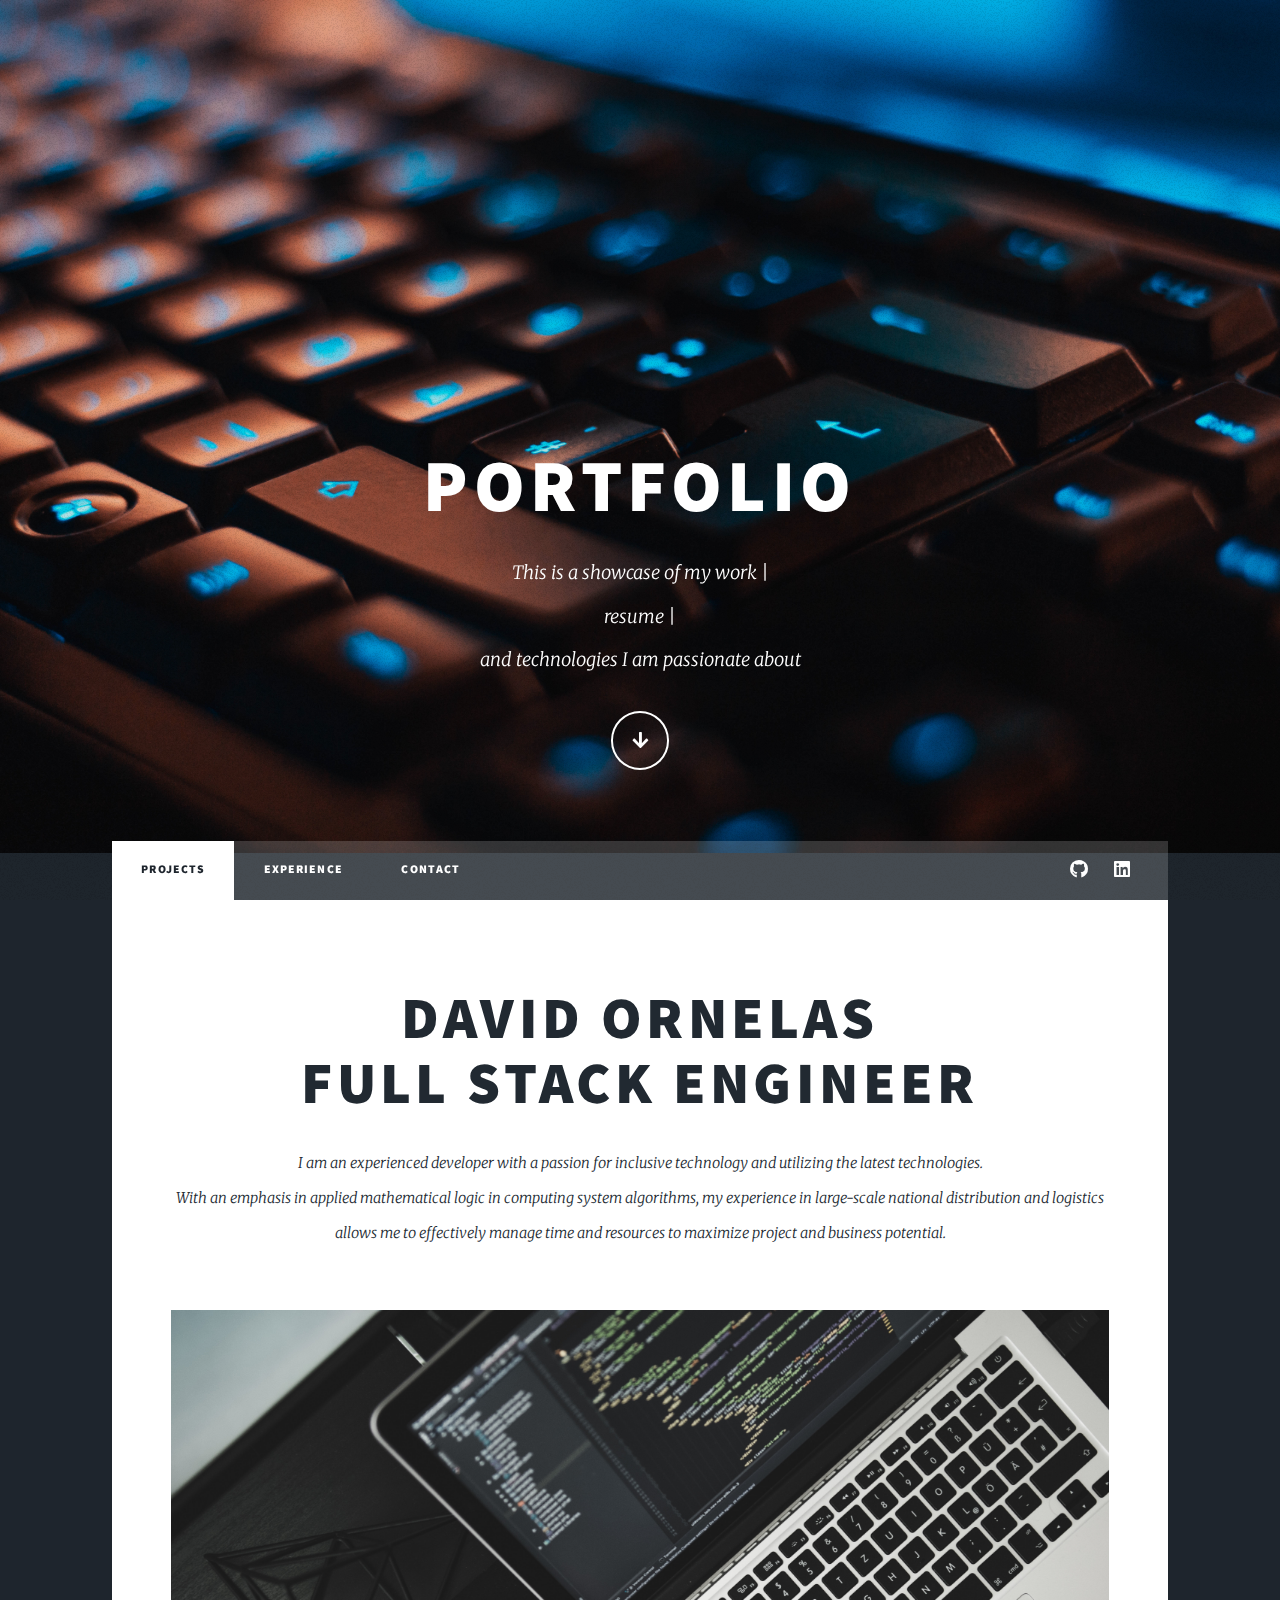
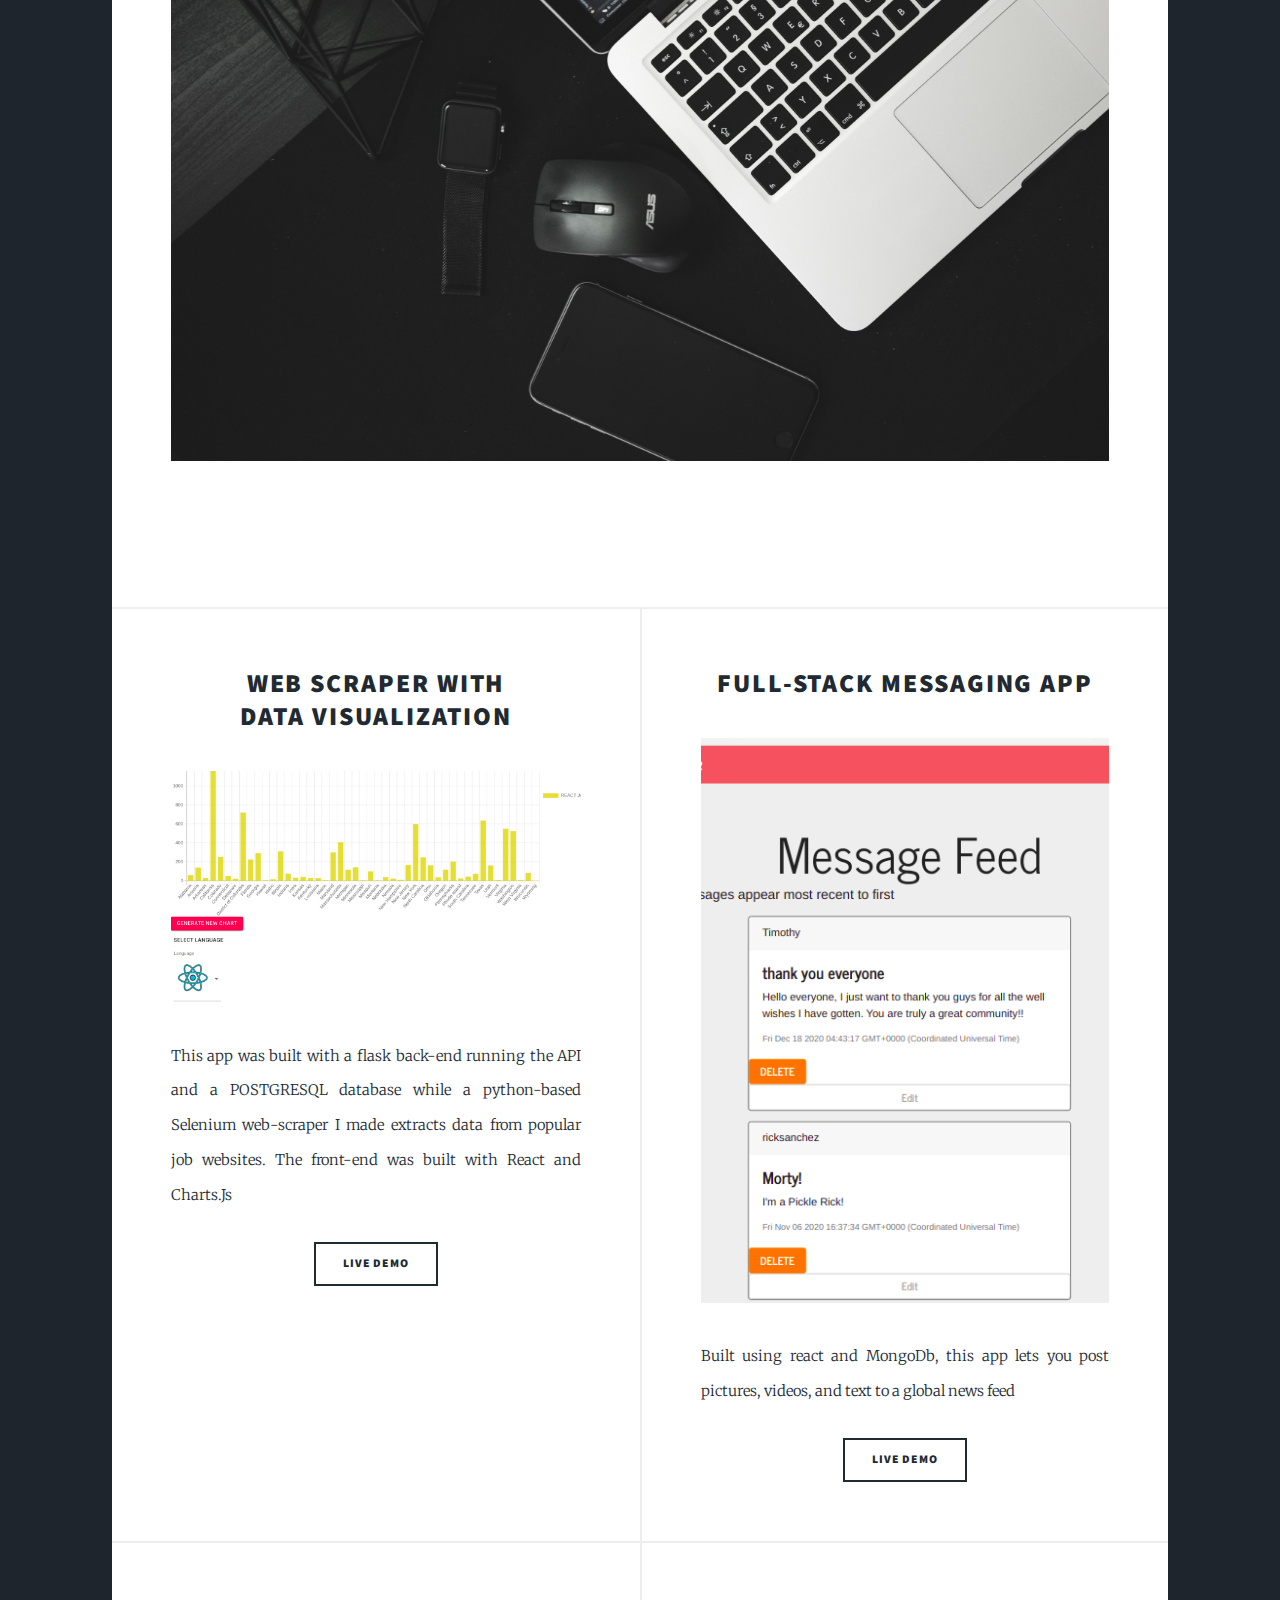
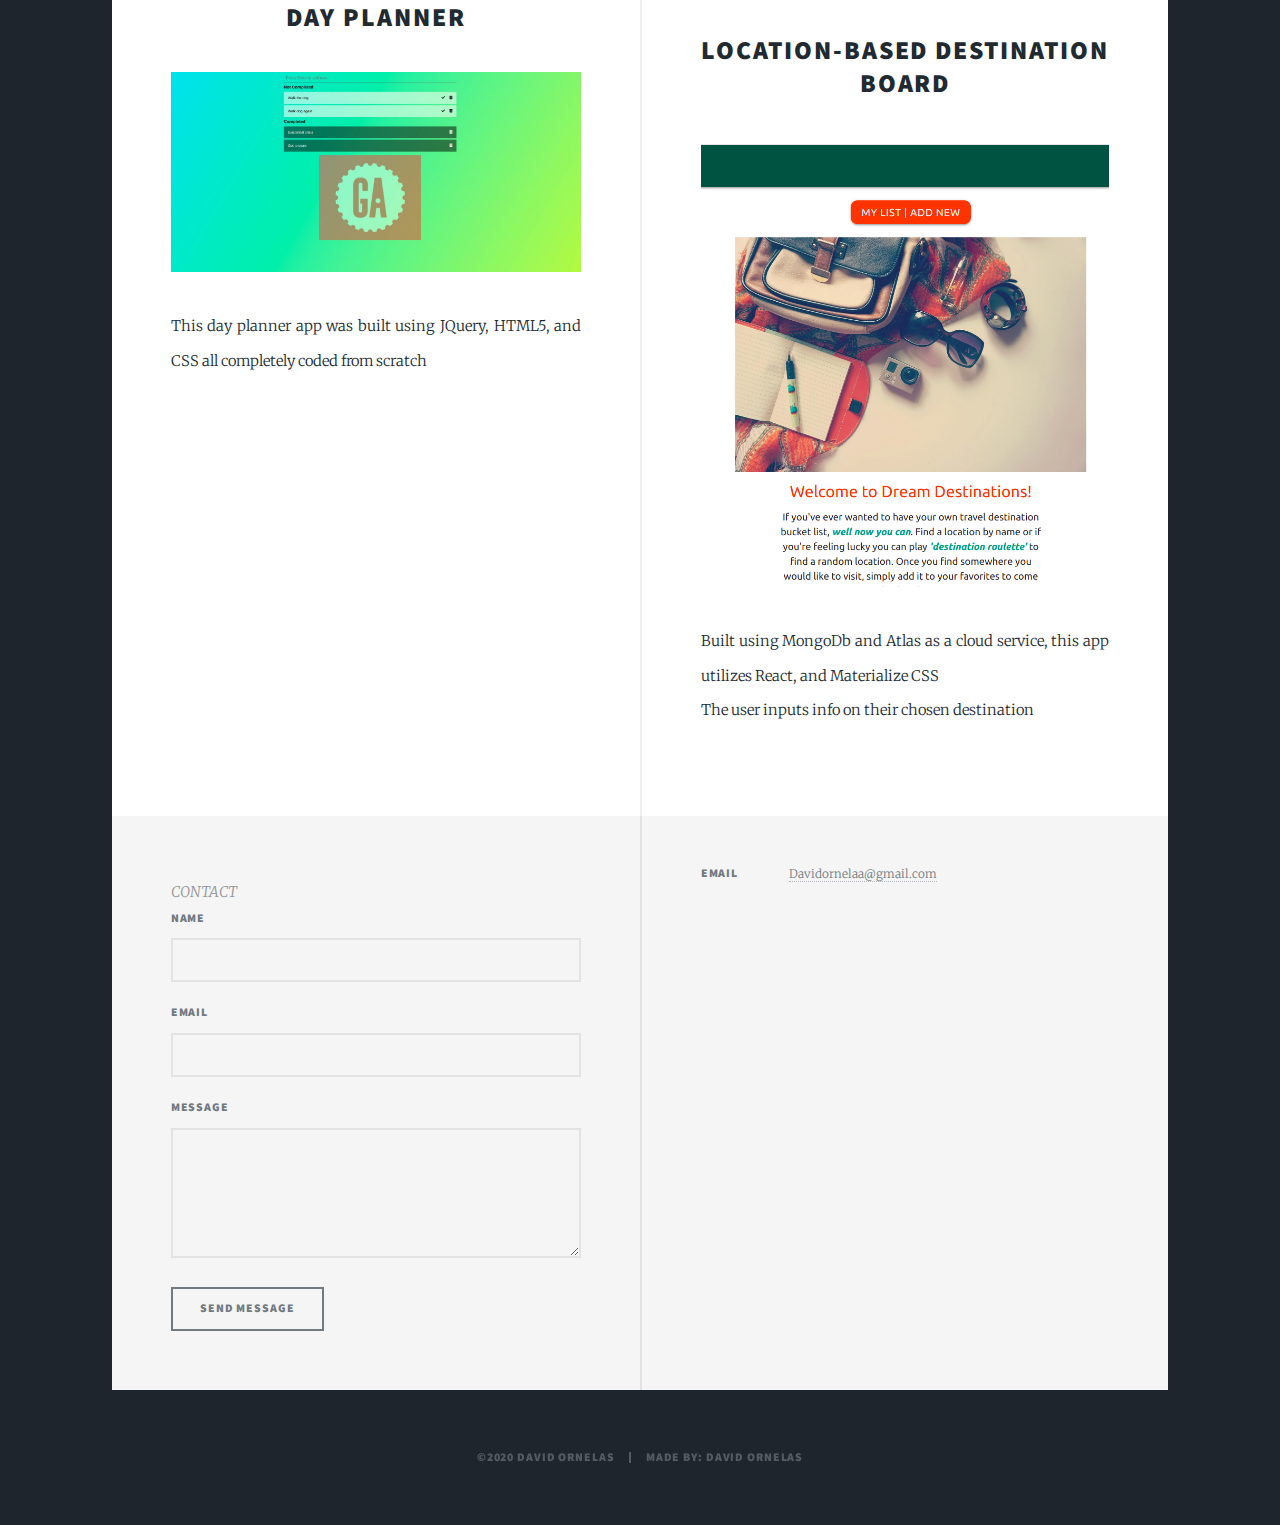
==== commit 8ed4096a: "removed typo" ====
--- a/index.html
+++ b/index.html
@@ -17,7 +17,7 @@
 				<!-- Intro -->
 					<div id="intro">
 						<h1>Portfolio</h1>
-						<p>This is a showcase of my work | <br>|resume |<br> and technologies I am passionate about</p>
+						<p>This is a showcase of my work | <br>resume |<br> and technologies I am passionate about</p>
 						<ul class="actions">
 							<li><a href="#header" class="button icon solid solo fa-arrow-down scrolly">Continue</a></li>
 						</ul>
@@ -50,7 +50,7 @@
 									
 									<h2><a href="#">David Ornelas<br />
 									Full stack engineer</a></h2>
-									<p>I am an experienced developer with a passion for inclusive technology and utilizing the latest technologies<br>With an emphasis in applied mathematical logic in computing 
+									<p>I am an experienced developer with a passion for inclusive technology and utilizing the latest technologies. <br>With an emphasis in applied mathematical logic in computing 
 										system algorithms, my experience in large-scale 
 										national distribution and logistics allows me to 
 										effectively manage time and resources to maximize project and business potential. </p>
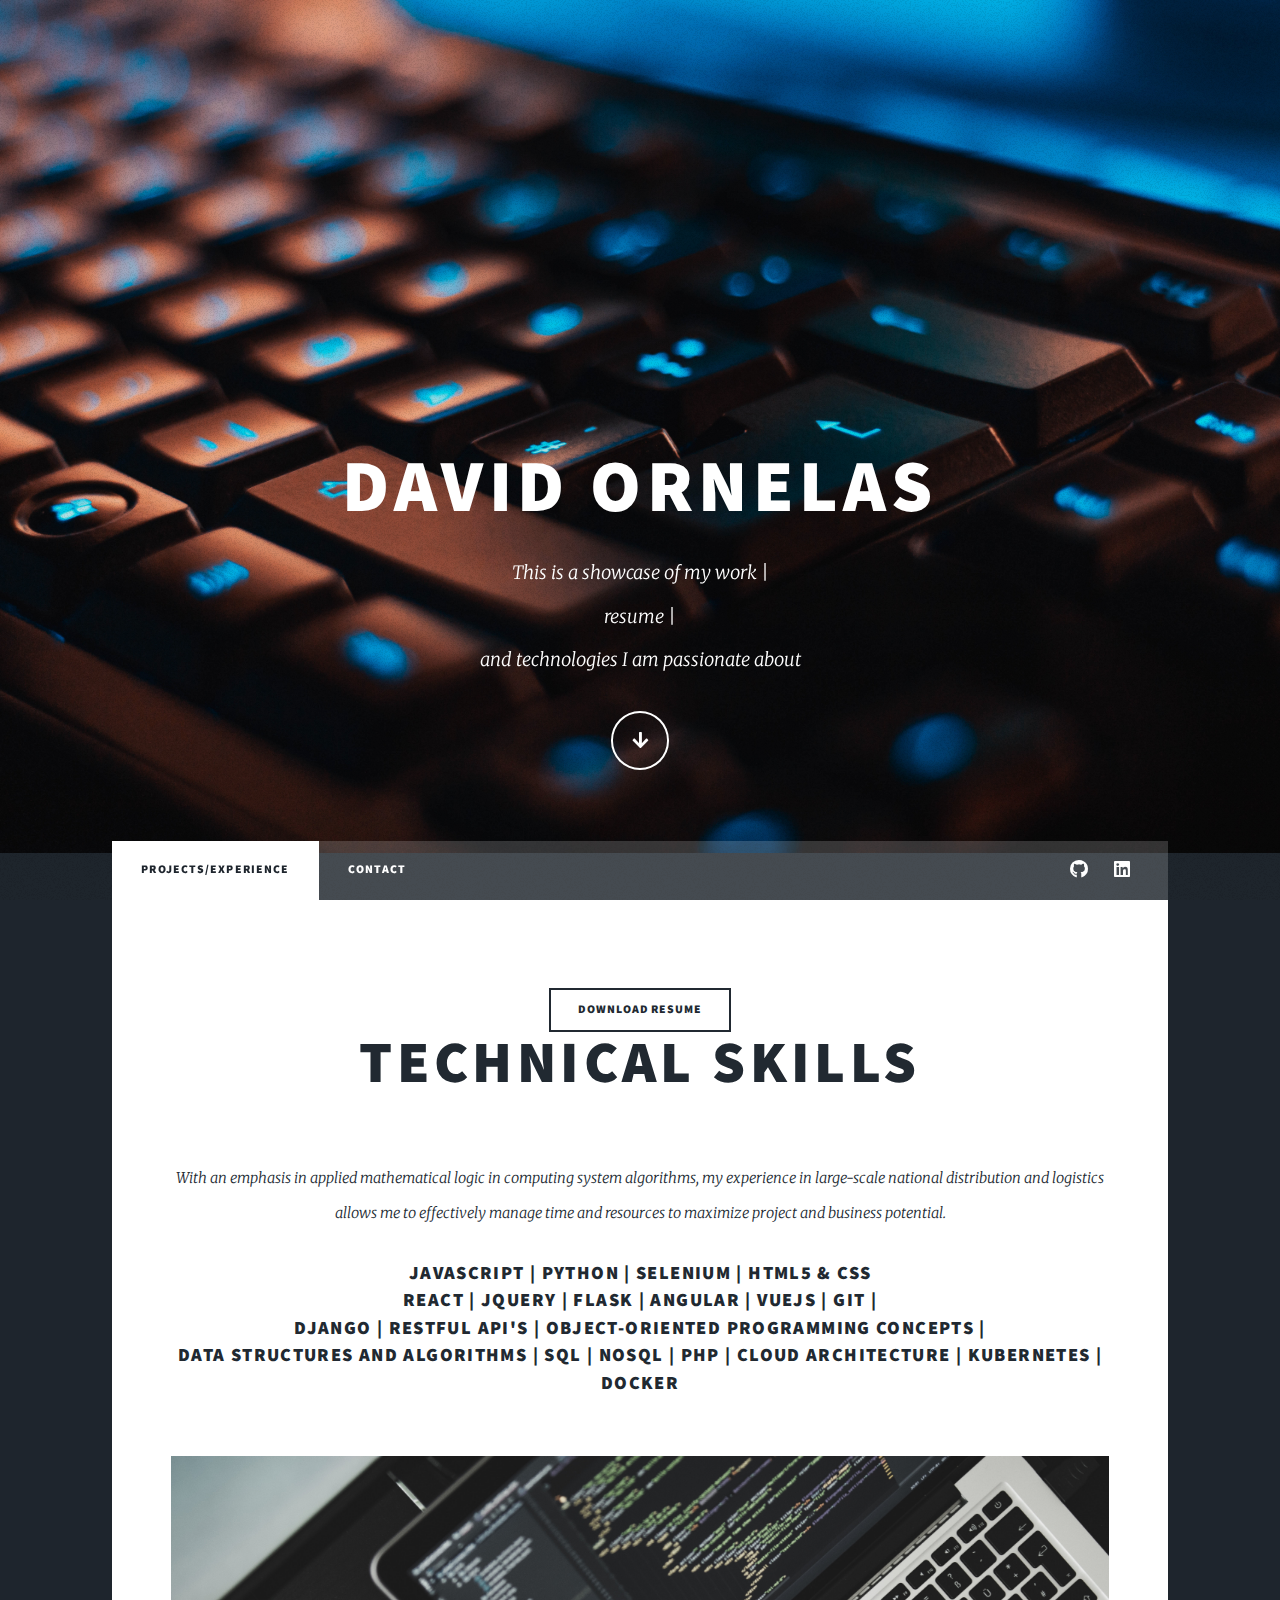
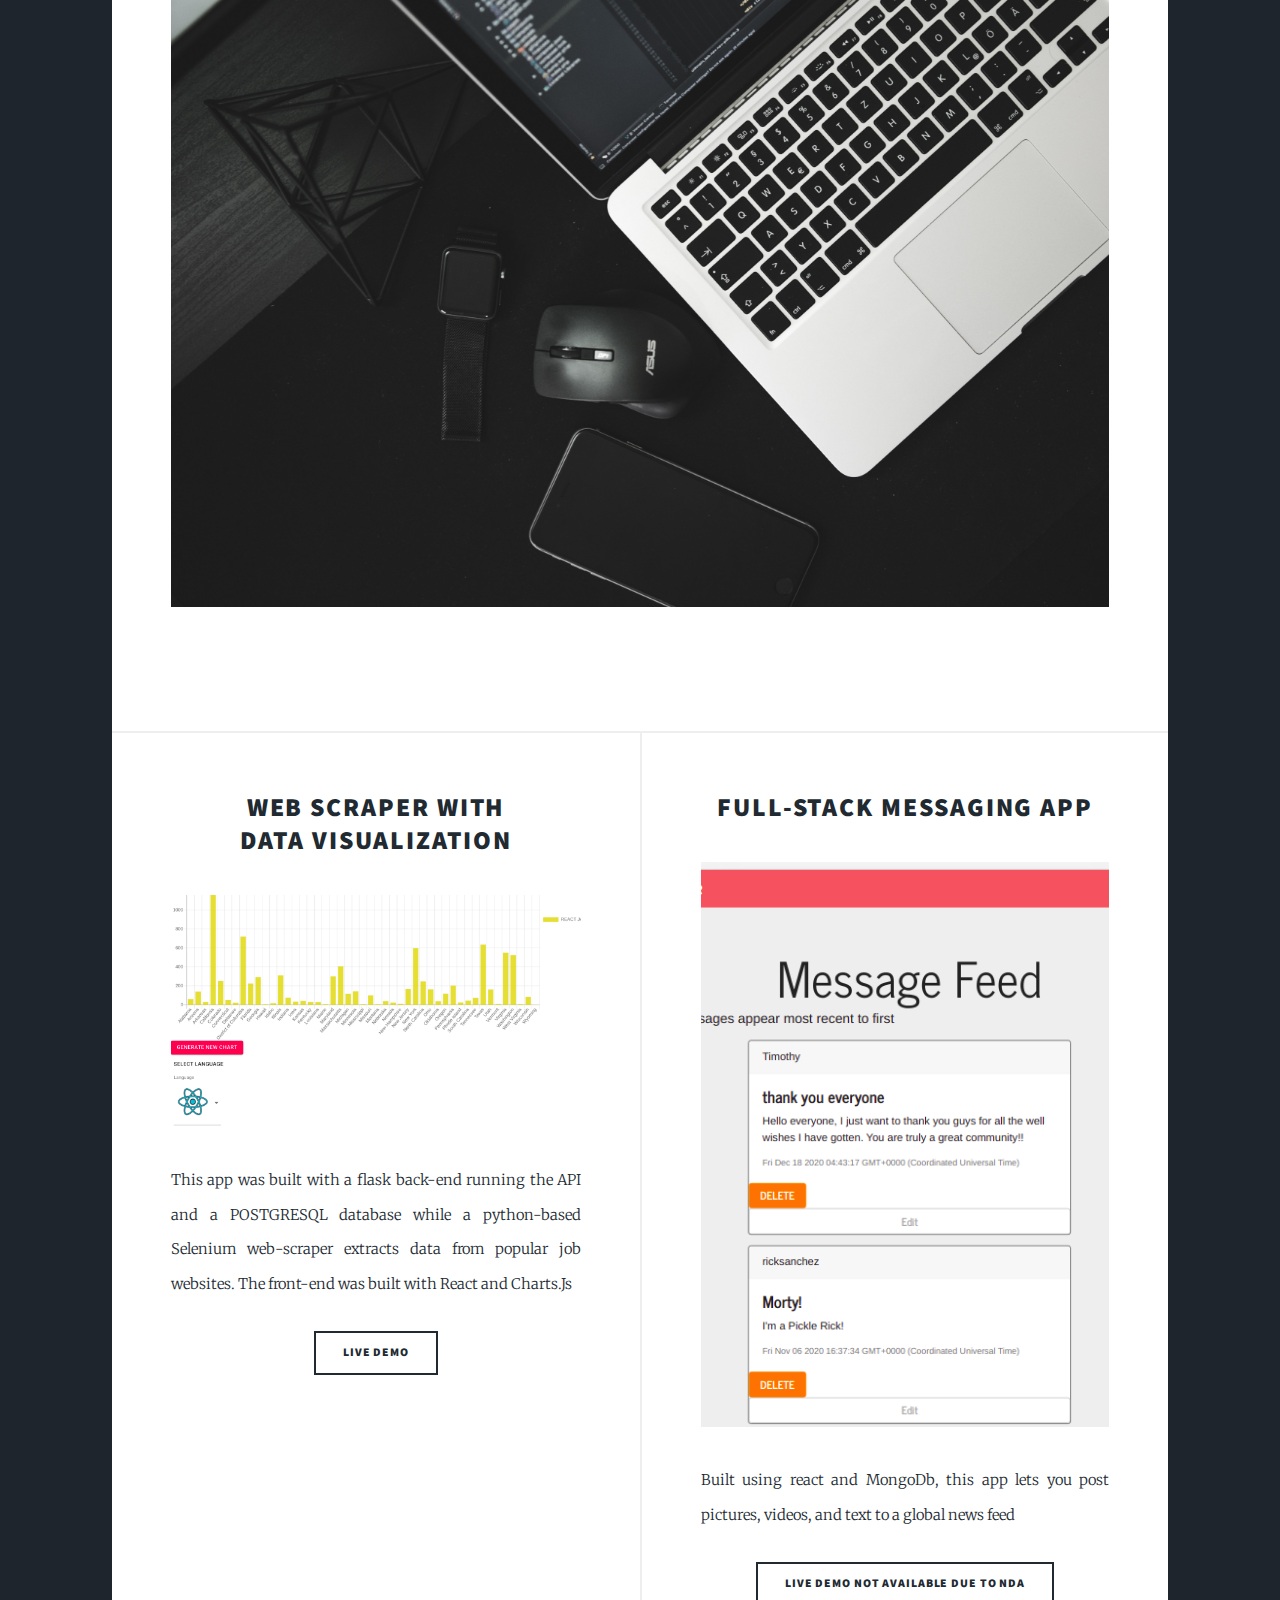
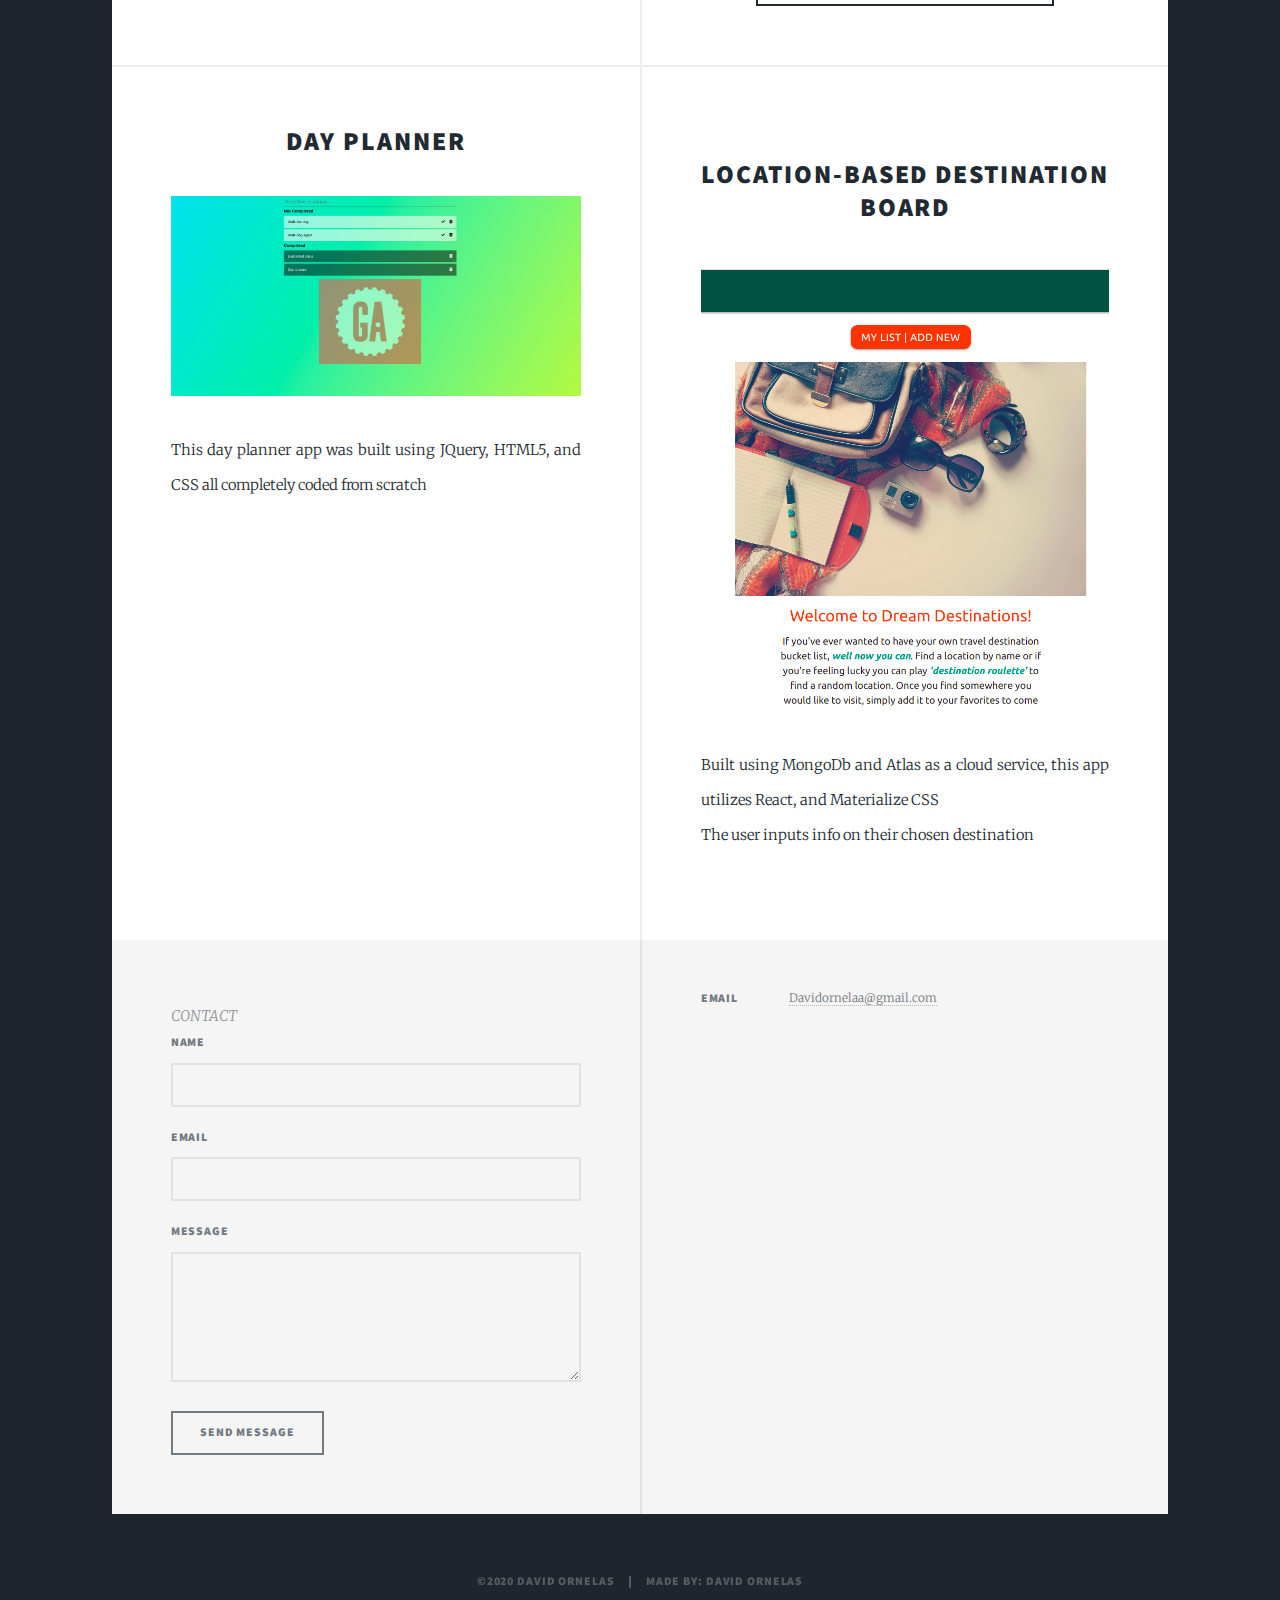
==== commit 411b0299: "updated skils" ====
--- a/index.html
+++ b/index.html
@@ -16,7 +16,7 @@
 
 				<!-- Intro -->
 					<div id="intro">
-						<h1>Portfolio</h1>
+						<h1>David Ornelas</h1>
 						<p>This is a showcase of my work | <br>resume |<br> and technologies I am passionate about</p>
 						<ul class="actions">
 							<li><a href="#header" class="button icon solid solo fa-arrow-down scrolly">Continue</a></li>
@@ -25,14 +25,14 @@
 
 				<!-- Header -->
 					<header id="header">
-						<a  class="logo">SOFTWARE DEVELOPER</a>
+						<a  class="logo">Full-stack Engineer</a>
 					</header>
 
 				<!-- Nav -->
 					<nav id="nav">
 						<ul class="links">
-							<li class="active"><a href="index.html">PROJECTS</a></li>
-							<li><a href="skills.html">EXPERIENCE</a></li>
+							<li class="active"><a href="index.html">PROJECTS/EXPERIENCE</a></li>
+							<!-- <li><a href="skills.html">EXPERIENCE</a></li> -->
 							<li><a href="elements.html">CONTACT</a></li>
 						</ul>
 						<ul class="icons">
@@ -47,15 +47,21 @@
 						
 							<article class="post featured">
 								<header class="major">
+									<a href="David Ornelas-software-engineer-resume.docx" class="button" download>Download resume</a>
 									
-									<h2><a href="#">David Ornelas<br />
-									Full stack engineer</a></h2>
-									<p>I am an experienced developer with a passion for inclusive technology and utilizing the latest technologies. <br>With an emphasis in applied mathematical logic in computing 
+									<h2><a >Technical Skills<br />
+									</a></h2>
+									<p> <br>With an emphasis in applied mathematical logic in computing 
 										system algorithms, my experience in large-scale 
 										national distribution and logistics allows me to 
 										effectively manage time and resources to maximize project and business potential. </p>
+										<h3>Javascript  | Python | Selenium | HTML5 & CSS <br>
+											React | JQuery | Flask | Angular | VueJs | Git | <br>
+											Django | RESTFUL API's | Object-Oriented programming concepts | <br>
+											Data structures and algorithms | SQL | NoSQL  |  PHP | Cloud Architecture | 
+											Kubernetes | Docker</h3>
 								</header>
-								<a href="#" class="image main"><img src="images/newpic.jpg" alt="" /></a>
+								<a  class="image fit"><img src="images/newpic.jpg" alt="" /></a>
 								<ul class="actions special">
 									<!-- <li><a href="#" class="button large"></a></li> -->
 								</ul>
@@ -69,9 +75,9 @@
 										<h2><a href="#">WEB SCRAPER WITH<br />
 										DATA VISUALIZATION </a></h2>
 									</header>
-									<a href="#" class="image fit"><img src="images/job-api.png" alt="" /></a>
+									<a  class="image fit"><img src="images/job-api.png" alt="Picture of data scraper app" /></a>
 									<p>This app was built with a flask back-end running the API and a POSTGRESQL database while a python-based Selenium
-										 web-scraper I made extracts
+										 web-scraper extracts
 										  data from popular job websites. The front-end was built with React and Charts.Js</p>
 									<ul class="actions special">
 										<li><a rel="noopener noreferrer" target="_blank" href="https://programming-jobs-available.herokuapp.com/"  class="button">Live Demo</a></li>
@@ -82,10 +88,10 @@
 										<h2>Full-stack messaging app<br />
 										</h2>
 									</header>
-									<a href="#" class="image fit"><img src="images/project-2.png" alt="" /></a>
+									<a class="image fit"><img src="images/project-2.png" alt="" /></a>
 									<p>Built using react and MongoDb, this app lets you post pictures, videos, and text to a global news feed</p>
 									<ul class="actions special">
-										<li><a rel="noopener noreferrer" target="_blank" href="#" class="button">Live Demo</a></li>
+										<li><a    class="button">Live Demo NOT AVAILABLE DUE TO NDA</a></li>
 									</ul>
 								</article>
 								<article>
@@ -105,7 +111,7 @@
 										<h2><a href="#"><br />
 										Location-based destination board</a></h2>
 									</header>
-									<a href="#" class="image fit"><img src="images/pic3.png" alt="" /></a>
+									<a class="image fit"><img src="images/pic3.png" alt="" /></a>
 									<p>Built using MongoDb and Atlas as a cloud service, this app utilizes React, and Materialize CSS <br>
 									The user inputs info on their chosen destination </p>
 									<ul class="actions special">
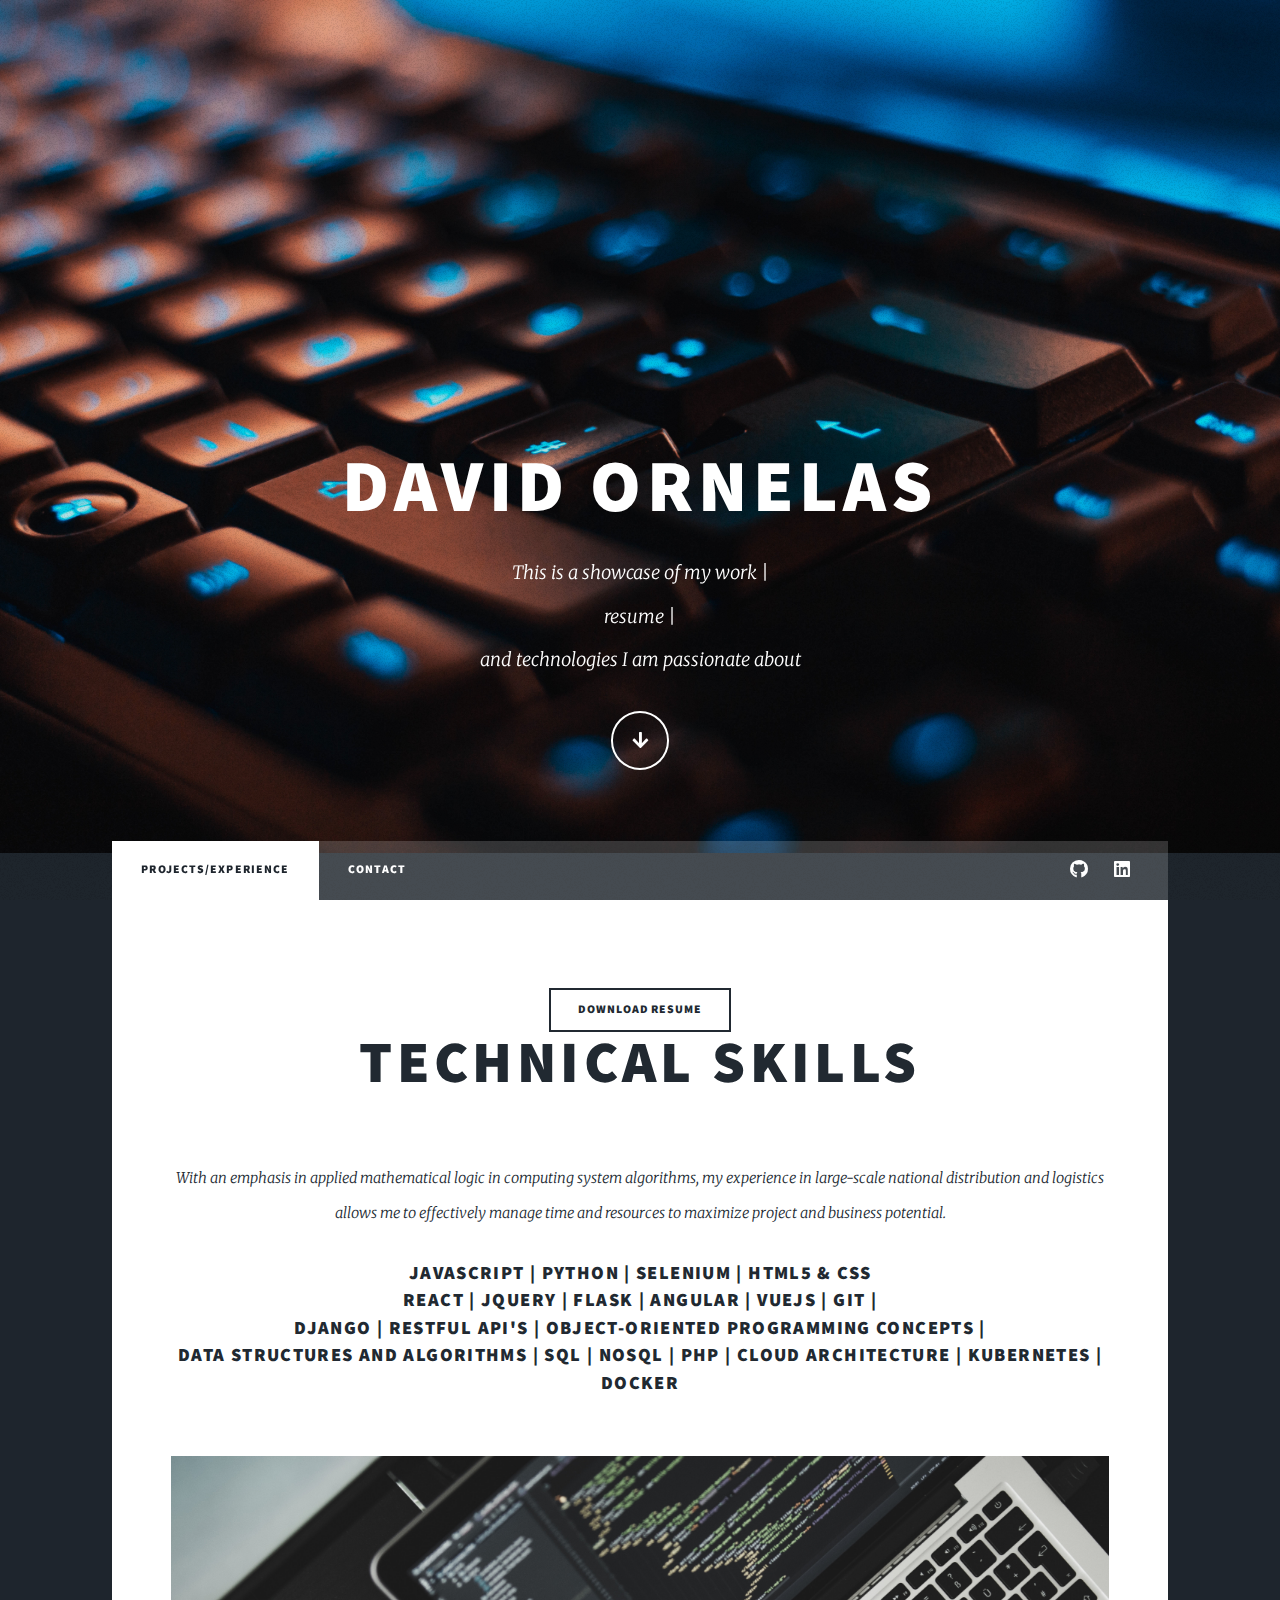
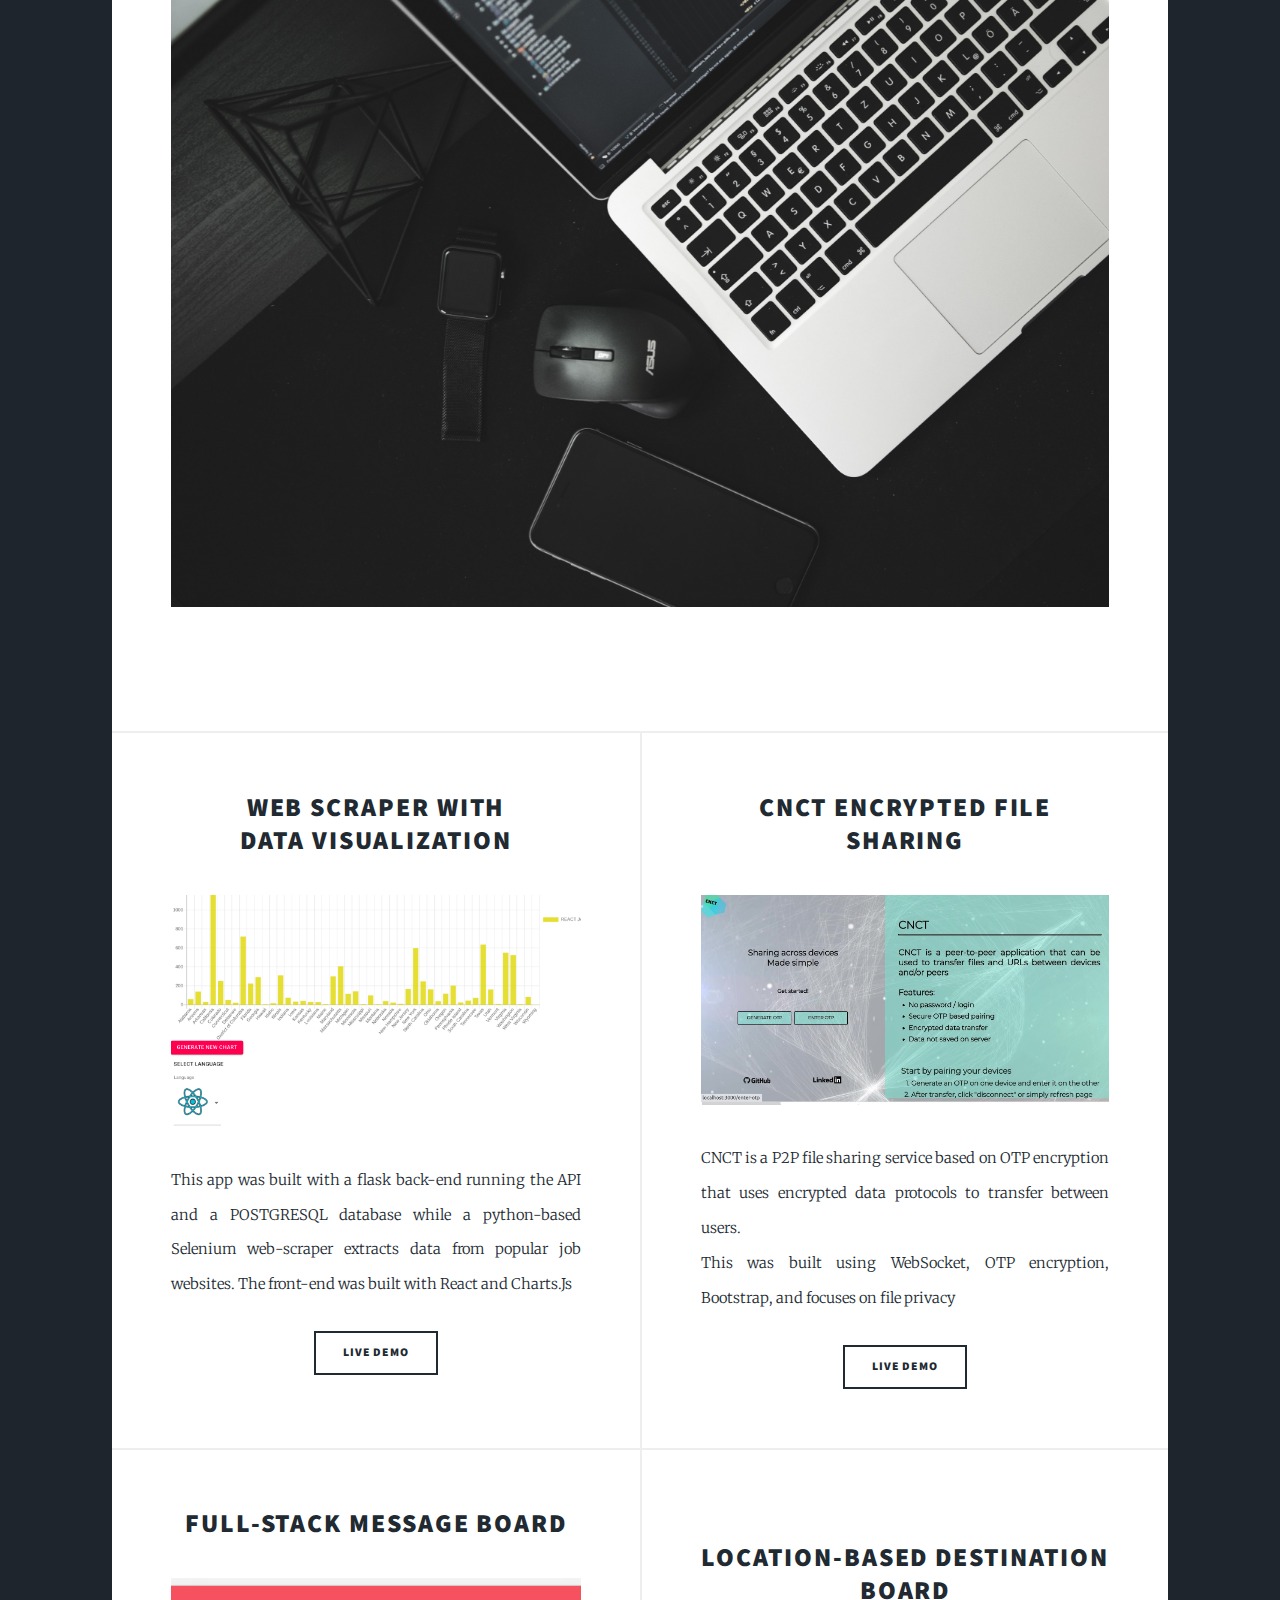
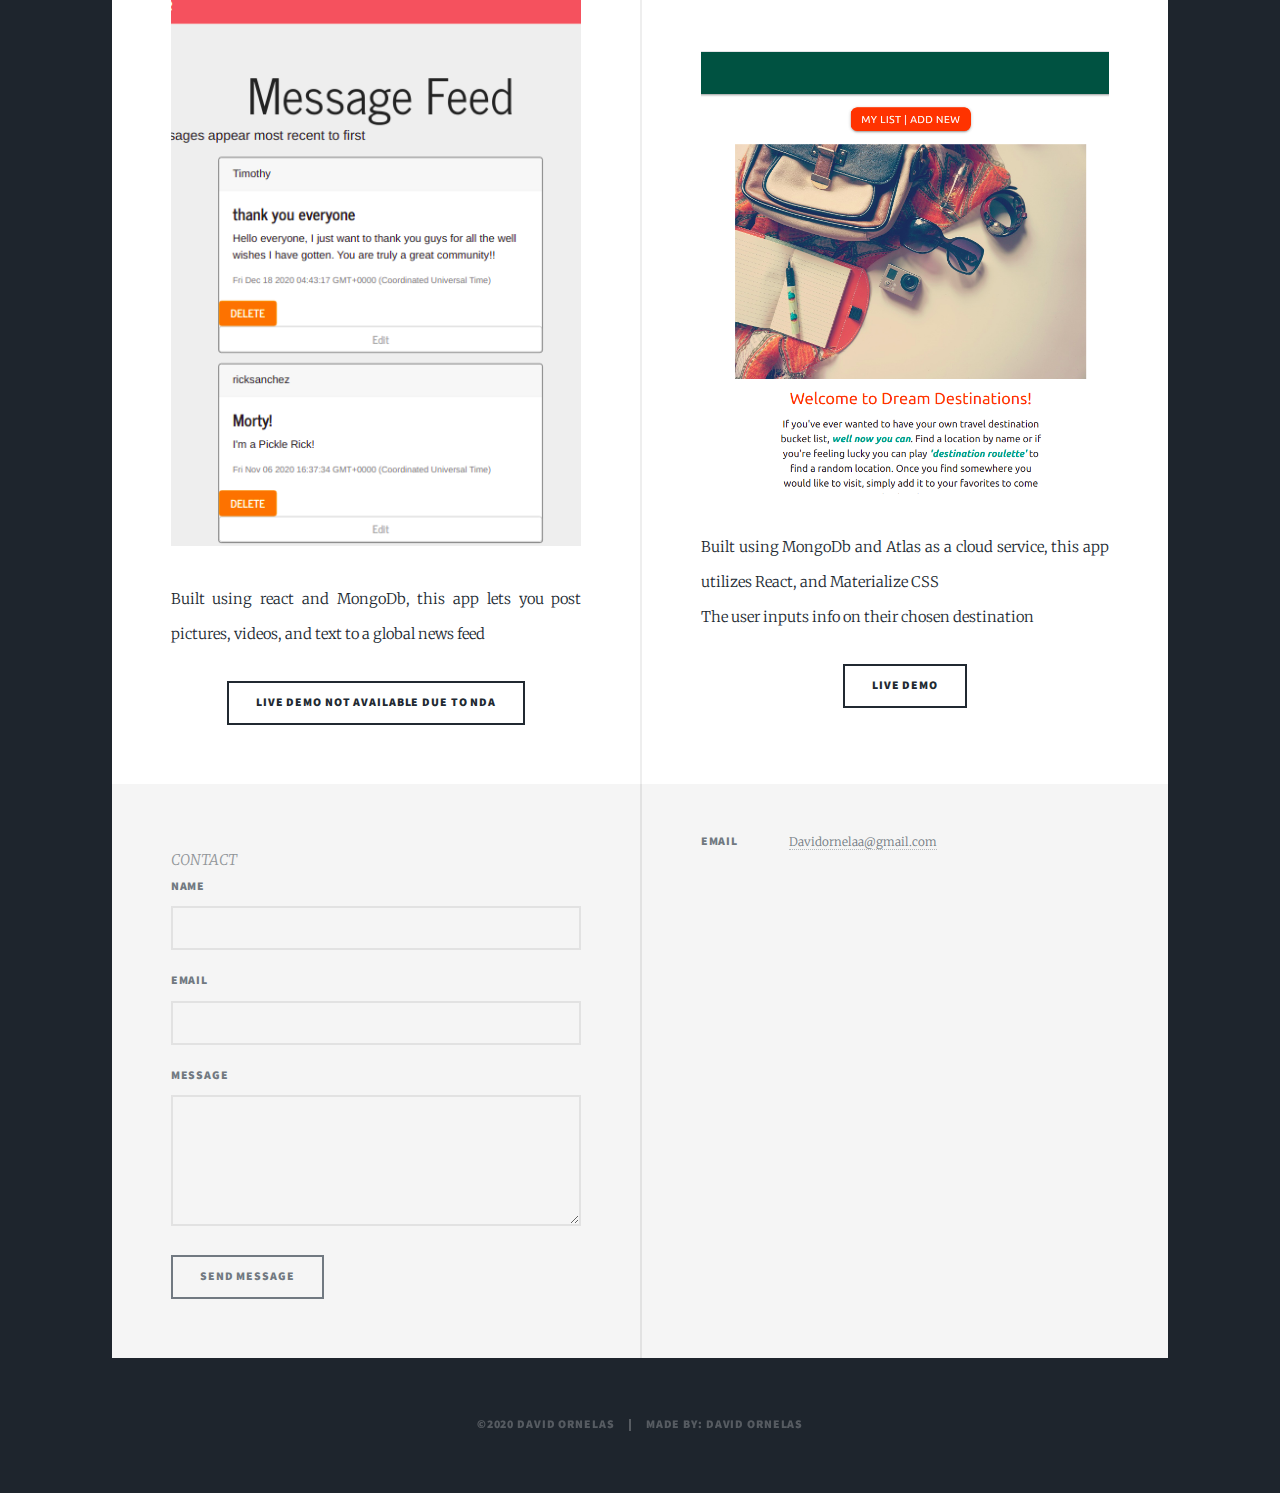
==== commit dd64ae69: "updated links for projects" ====
--- a/index.html
+++ b/index.html
@@ -85,25 +85,29 @@
 								</article>
 								<article>
 									<header>
-										<h2>Full-stack messaging app<br />
+										<h2>CNCT Encrypted file sharing<br />
 										</h2>
+									</header>
+									<a  class="image fit"><img src="images/CNCT-screenshot.jpg" alt="pic of app" /></a>
+									<p>CNCT is a P2P file sharing service based on OTP encryption that uses encrypted data protocols to transfer between users.
+										<br> This was built using WebSocket, OTP encryption, Bootstrap, and focuses on file privacy
+									</p>
+									<ul class="actions special">
+										<li><a rel="noopener noreferrer" target="_blank" href="https://cnct-app.herokuapp.com/"  class="button">Live Demo</a></li>
+									</ul>
+								</article>
+								<article>
+									<header>
+										<h2><a>Full-Stack Message Board<br />
+										</a></h2>
 									</header>
 									<a class="image fit"><img src="images/project-2.png" alt="" /></a>
 									<p>Built using react and MongoDb, this app lets you post pictures, videos, and text to a global news feed</p>
 									<ul class="actions special">
 										<li><a    class="button">Live Demo NOT AVAILABLE DUE TO NDA</a></li>
 									</ul>
-								</article>
-								<article>
-									<header>
-										<h2><a>Day planner<br />
-										</a></h2>
-									</header>
-									<a  class="image fit"><img src="images/to-do-list.jpg" alt="" /></a>
-									<p>This day planner app was built using JQuery, HTML5, and CSS all completely coded from scratch</p>
-									<ul class="actions special">
-										
-									</ul>
+
+
 								</article>
 								<article>
 									<header>
@@ -115,7 +119,7 @@
 									<p>Built using MongoDb and Atlas as a cloud service, this app utilizes React, and Materialize CSS <br>
 									The user inputs info on their chosen destination </p>
 									<ul class="actions special">
-										
+										<li><a rel="noopener noreferrer" target="_blank" href="https://mern-destinations.herokuapp.com/"  class="button">Live Demo</a></li>
 									</ul>
 								</article>
 								
--- a/assets/css/main.css
+++ b/assets/css/main.css
@@ -2626,6 +2626,10 @@
 			.image.fit img {
 				width: 100%;
 			}
+			/* .image.fit.mainimage {
+				width: 80%;
+				/ first picture /
+			} */
 
 		.image.main {
 			display: block;
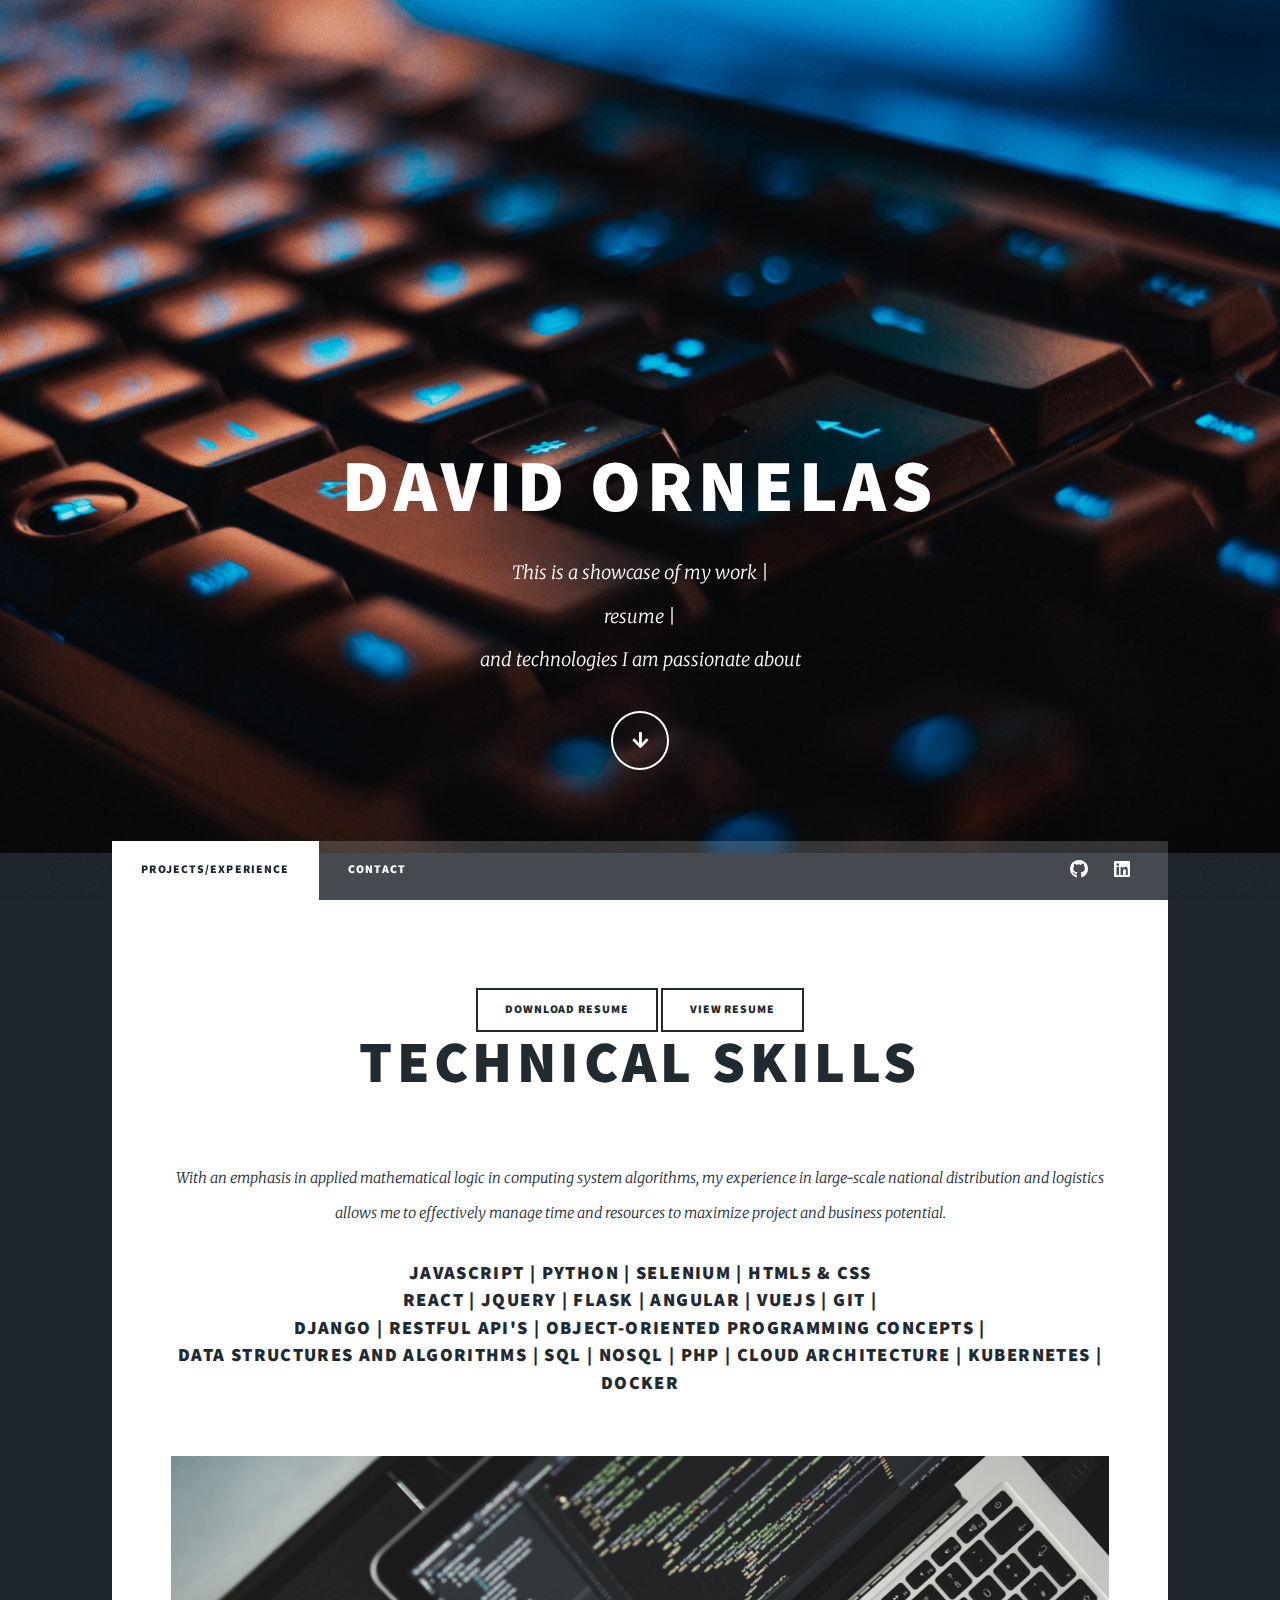
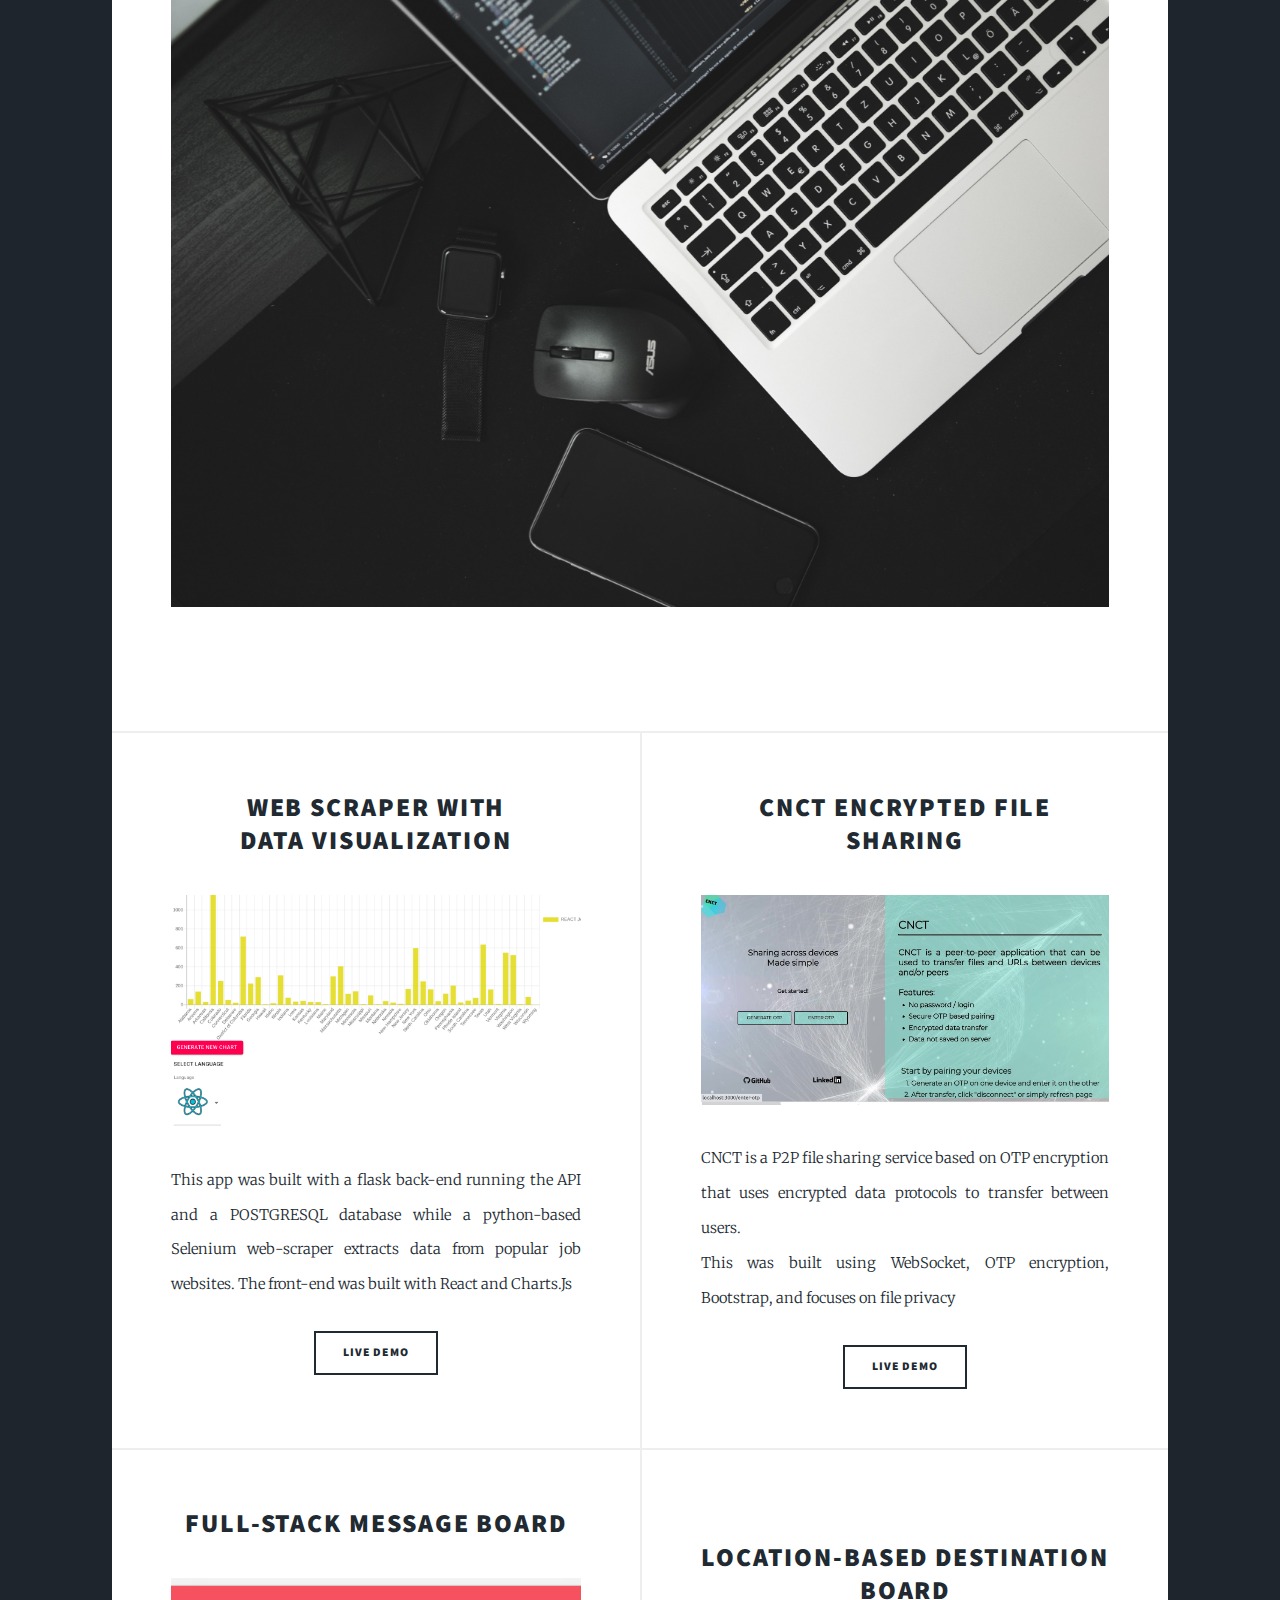
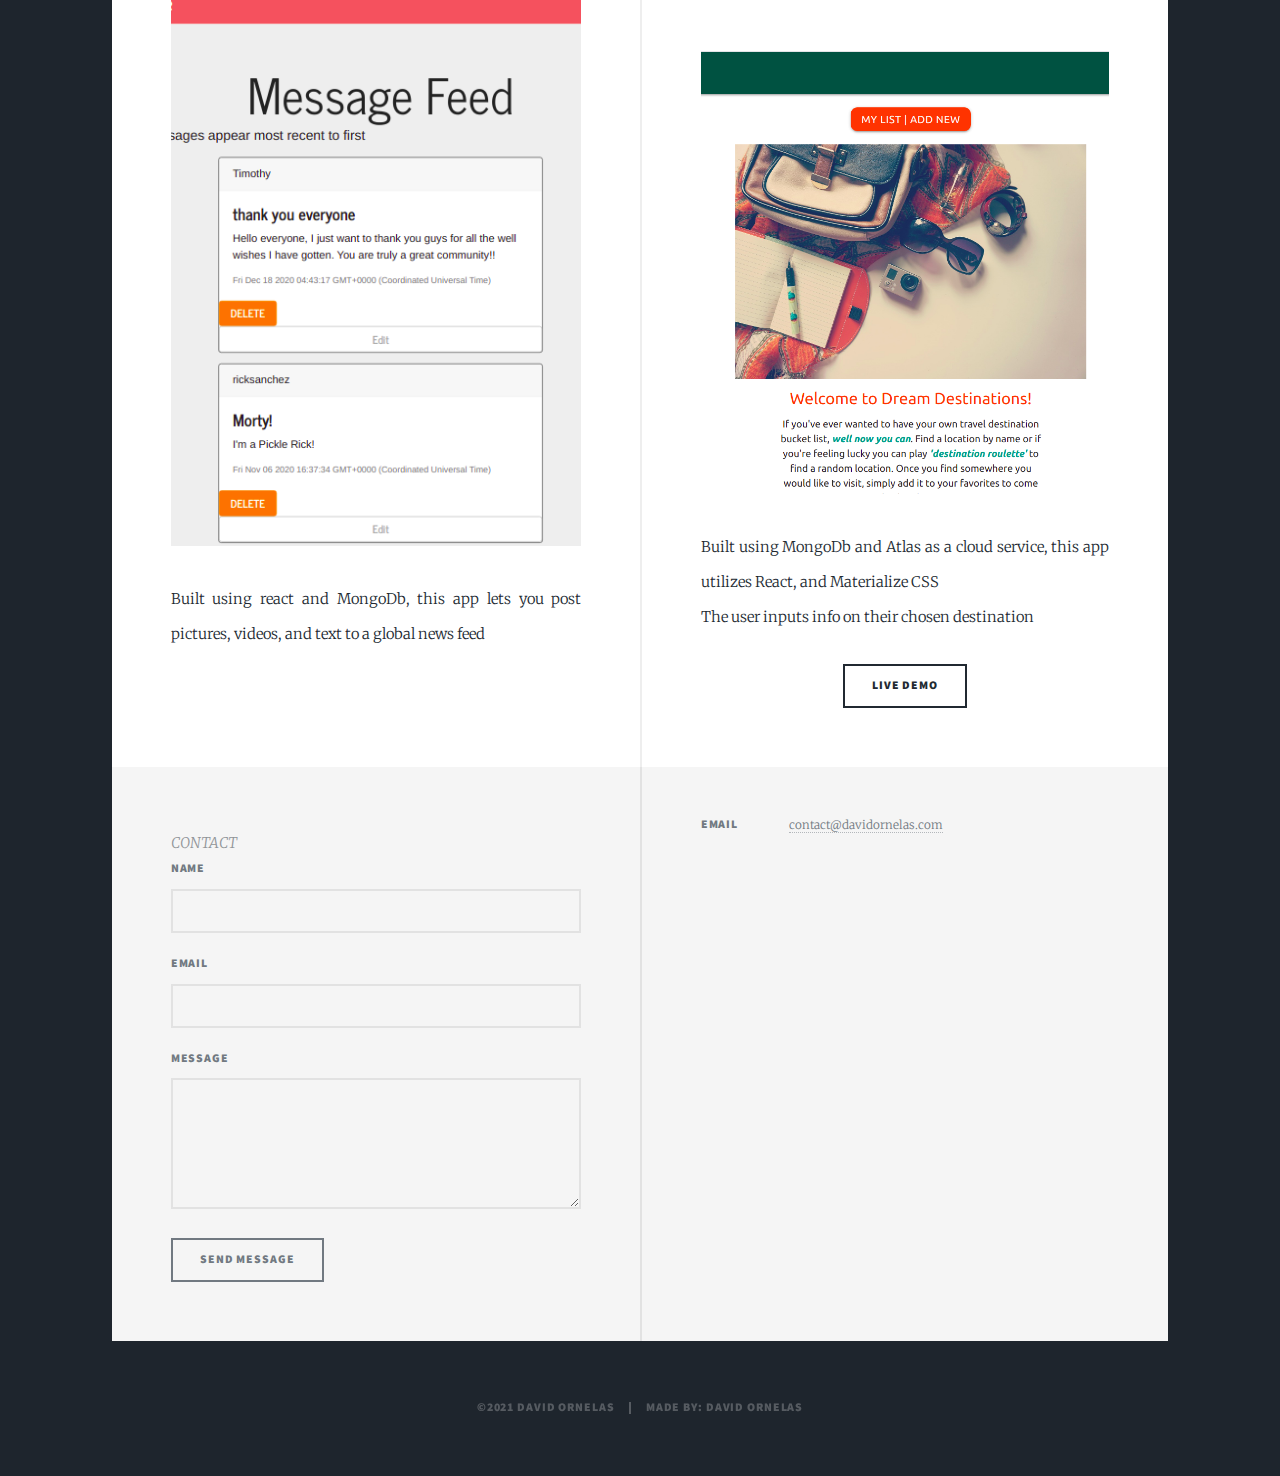
==== commit ac9680aa: "updated resume and added links to view instead of downlaod it" ====
--- a/index.html
+++ b/index.html
@@ -47,7 +47,8 @@
 						
 							<article class="post featured">
 								<header class="major">
-									<a href="David Ornelas-software-engineer-resume.docx" class="button" download>Download resume</a>
+									<a href="David-Ornelas-Resume-2021.docx" class="button" download>Download Resume</a>
+									<a rel="noopener noreferrer" target="_blank" href="https://docs.google.com/document/d/1U_xk8owQklr3JjL-XMh4Pjdr9RA26IIosIsSj0gTdeY/edit?usp=sharing" class="button">View Resume</a>
 									
 									<h2><a >Technical Skills<br />
 									</a></h2>
@@ -72,8 +73,8 @@
 								<article>
 									<header>
 										
-										<h2><a href="#">WEB SCRAPER WITH<br />
-										DATA VISUALIZATION </a></h2>
+										<h2>WEB SCRAPER WITH<br />
+										DATA VISUALIZATION </h2>
 									</header>
 									<a  class="image fit"><img src="images/job-api.png" alt="Picture of data scraper app" /></a>
 									<p>This app was built with a flask back-end running the API and a POSTGRESQL database while a python-based Selenium
@@ -98,13 +99,13 @@
 								</article>
 								<article>
 									<header>
-										<h2><a>Full-Stack Message Board<br />
-										</a></h2>
+										<h2>Full-Stack Message Board<br />
+										</h2>
 									</header>
 									<a class="image fit"><img src="images/project-2.png" alt="" /></a>
 									<p>Built using react and MongoDb, this app lets you post pictures, videos, and text to a global news feed</p>
 									<ul class="actions special">
-										<li><a    class="button">Live Demo NOT AVAILABLE DUE TO NDA</a></li>
+										
 									</ul>
 
 
@@ -112,8 +113,8 @@
 								<article>
 									<header>
 										
-										<h2><a href="#"><br />
-										Location-based destination board</a></h2>
+										<h2><br />
+										Location-based destination board</h2>
 									</header>
 									<a class="image fit"><img src="images/pic3.png" alt="" /></a>
 									<p>Built using MongoDb and Atlas as a cloud service, this app utilizes React, and Materialize CSS <br>
@@ -159,7 +160,7 @@
 						 <section class="split contact">
 							<section> 
 								<h3>Email</h3>
-								<p><a href="https://www.gmail.com">Davidornelaa@gmail.com</a></p>
+								<p><a href="mailto:contact@davidornelas.com?subject=inquiry">contact@davidornelas.com</a></p>
 							</section>
 							
 						</section> 
@@ -168,7 +169,7 @@
 
 				<!-- Copyright -->
 					<div id="copyright">
-						<ul><li>&copy;2020 David Ornelas</li><li>Made by: David Ornelas</li></ul>
+						<ul><li>&copy;2021 David Ornelas</li><li>Made by: David Ornelas</li></ul>
 					</div>
 					
 
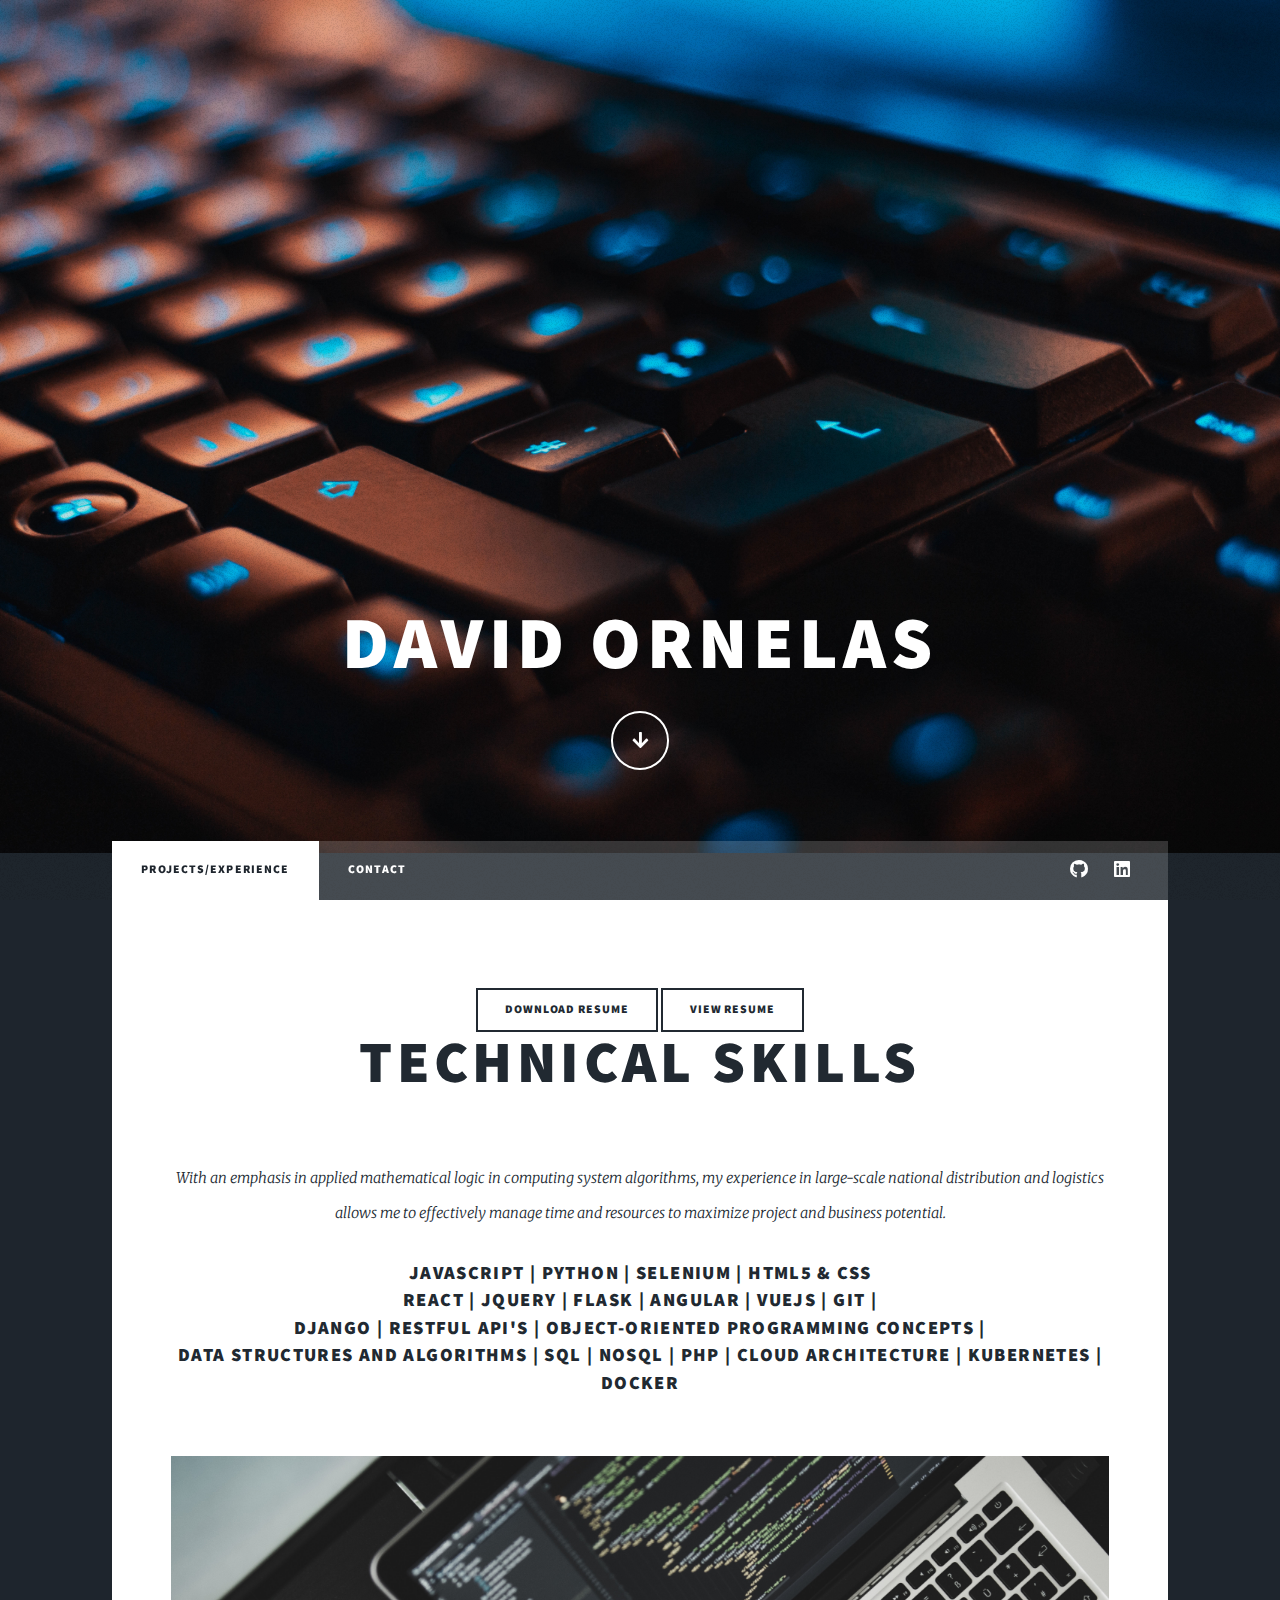
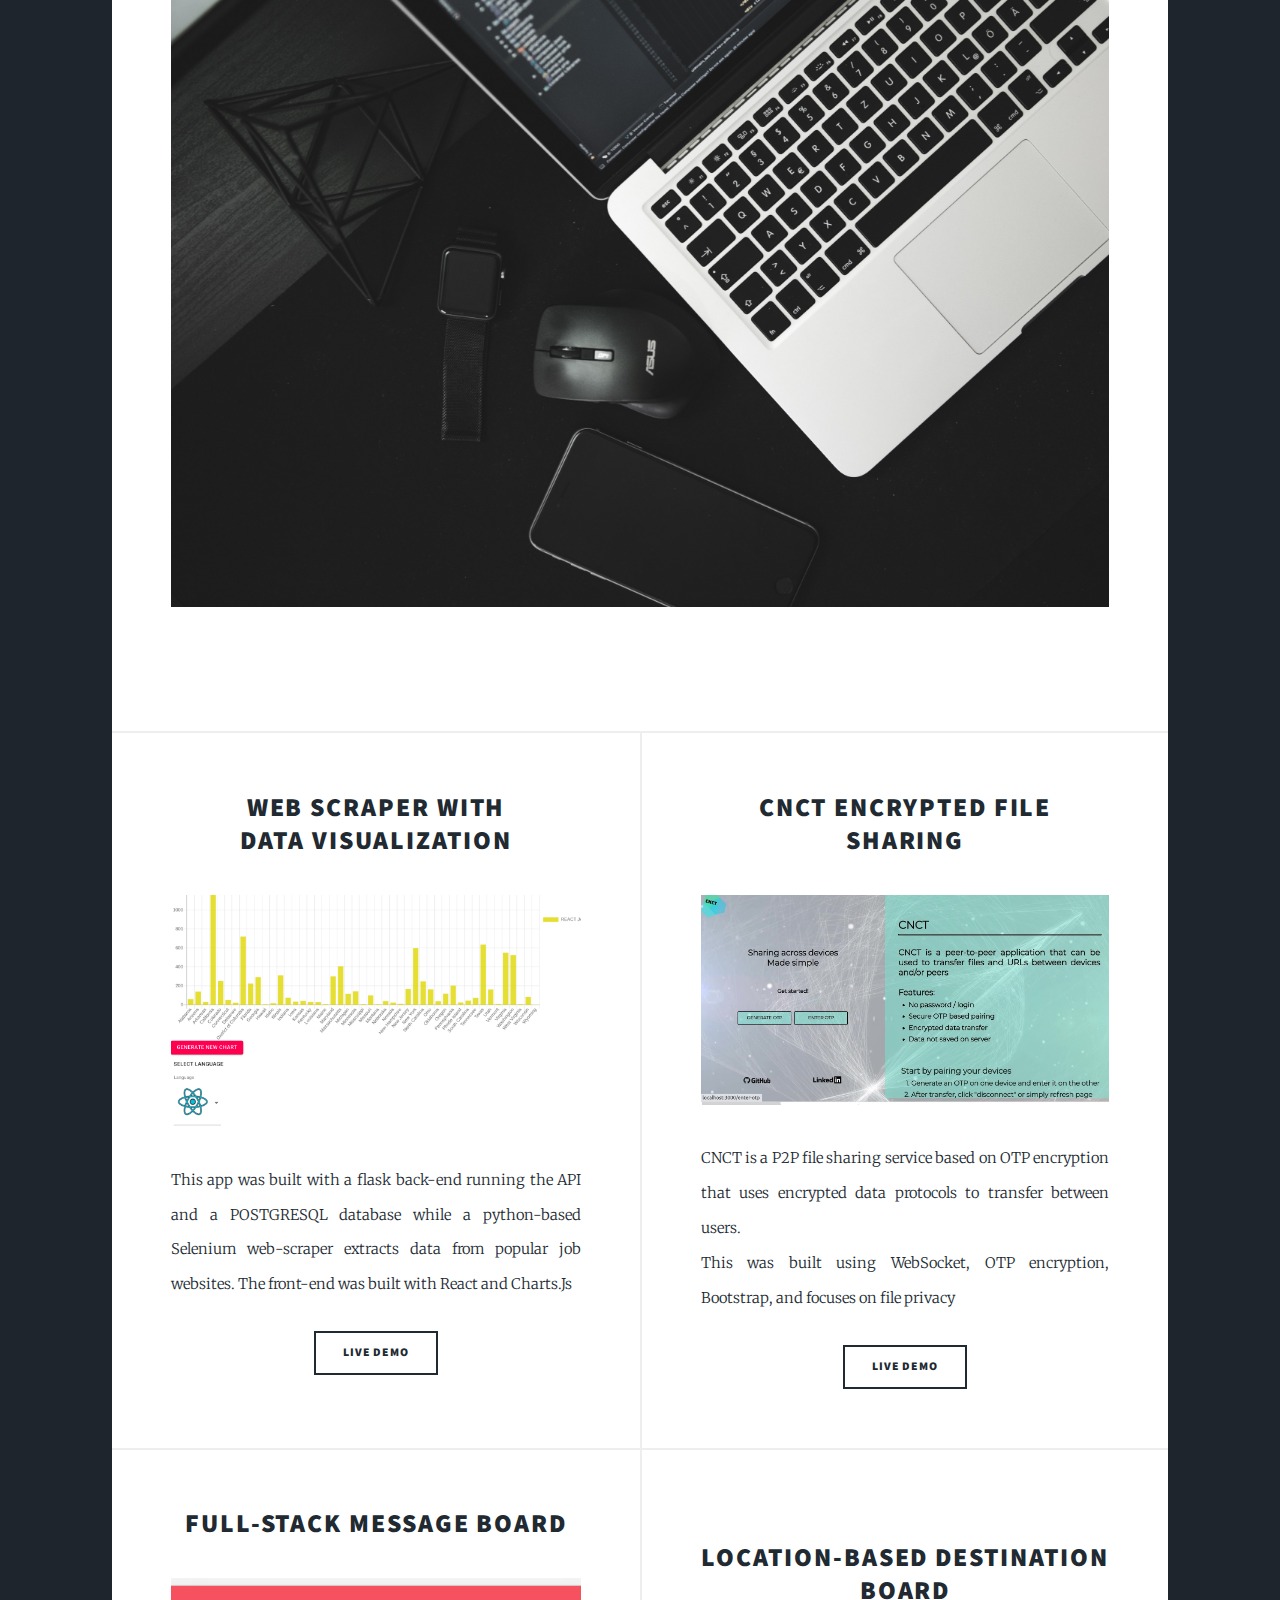
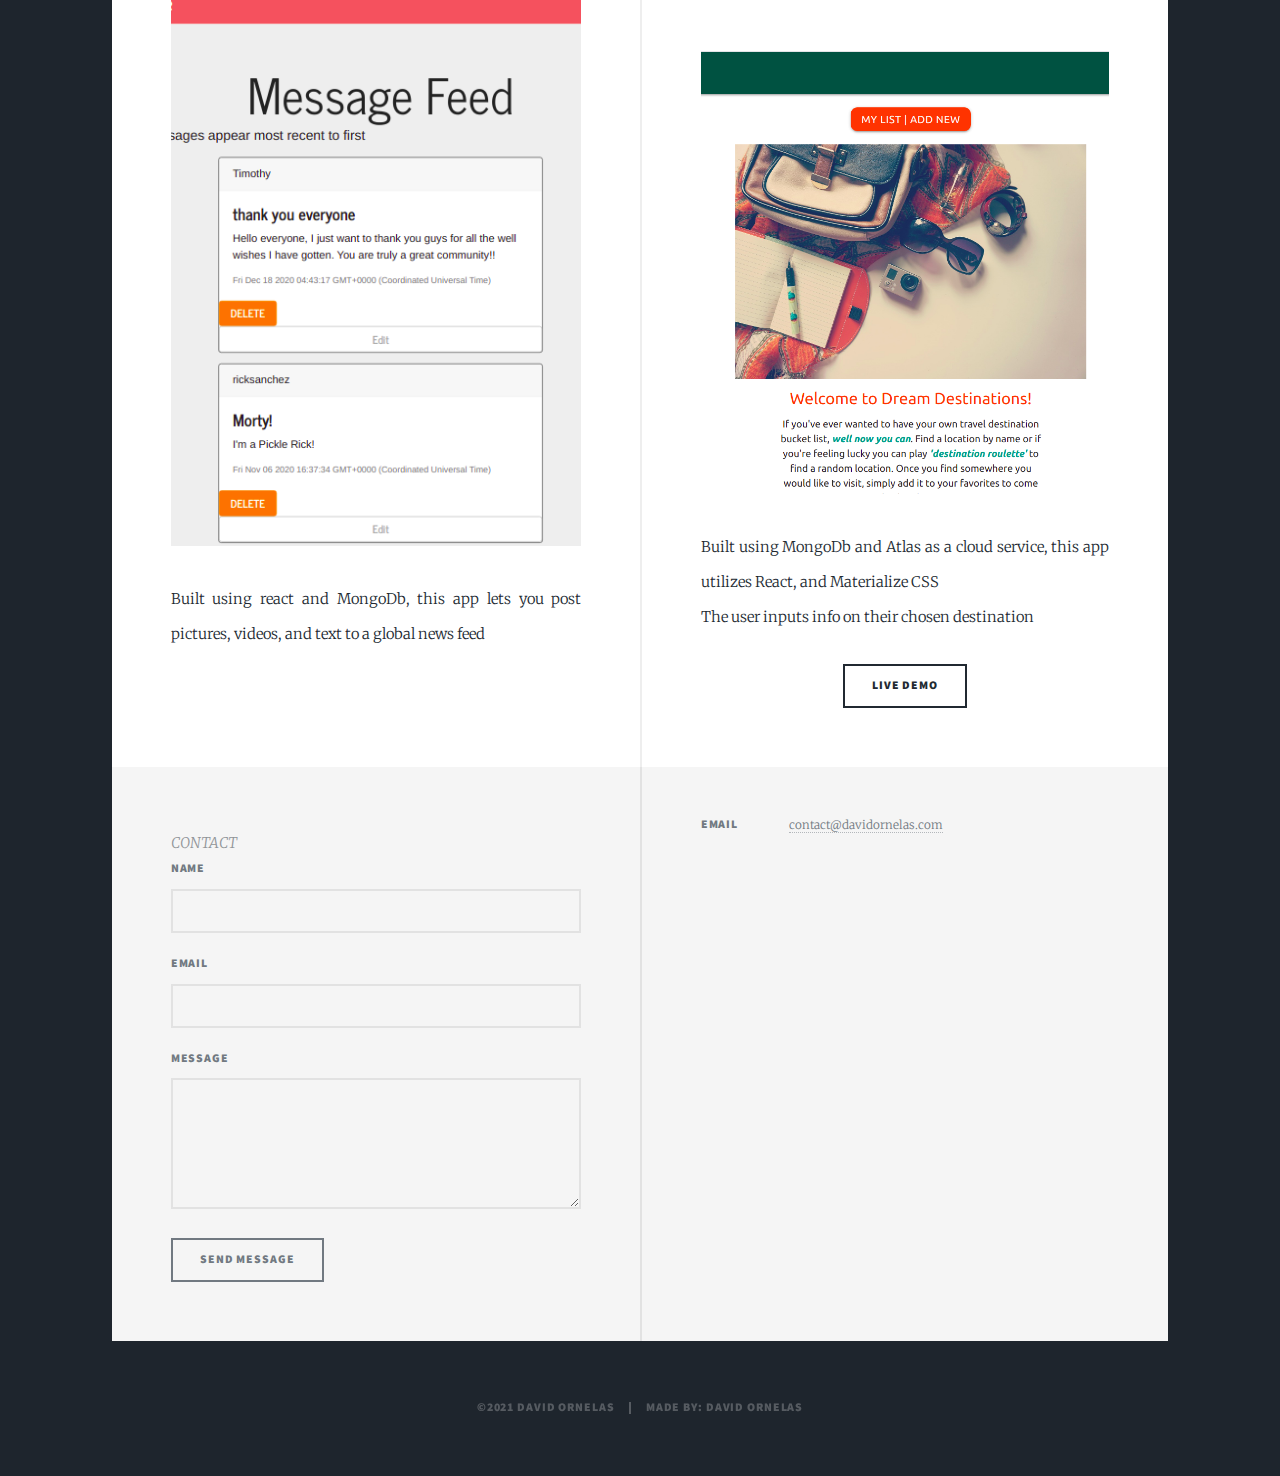
==== commit 805068dc: "deleted dead links" ====
--- a/index.html
+++ b/index.html
@@ -17,7 +17,7 @@
 				<!-- Intro -->
 					<div id="intro">
 						<h1>David Ornelas</h1>
-						<p>This is a showcase of my work | <br>resume |<br> and technologies I am passionate about</p>
+						
 						<ul class="actions">
 							<li><a href="#header" class="button icon solid solo fa-arrow-down scrolly">Continue</a></li>
 						</ul>
@@ -31,7 +31,7 @@
 				<!-- Nav -->
 					<nav id="nav">
 						<ul class="links">
-							<li class="active"><a href="index.html">PROJECTS/EXPERIENCE</a></li>
+							<li class="active"><a >PROJECTS/EXPERIENCE</a></li>
 							<!-- <li><a href="skills.html">EXPERIENCE</a></li> -->
 							<li><a href="elements.html">CONTACT</a></li>
 						</ul>
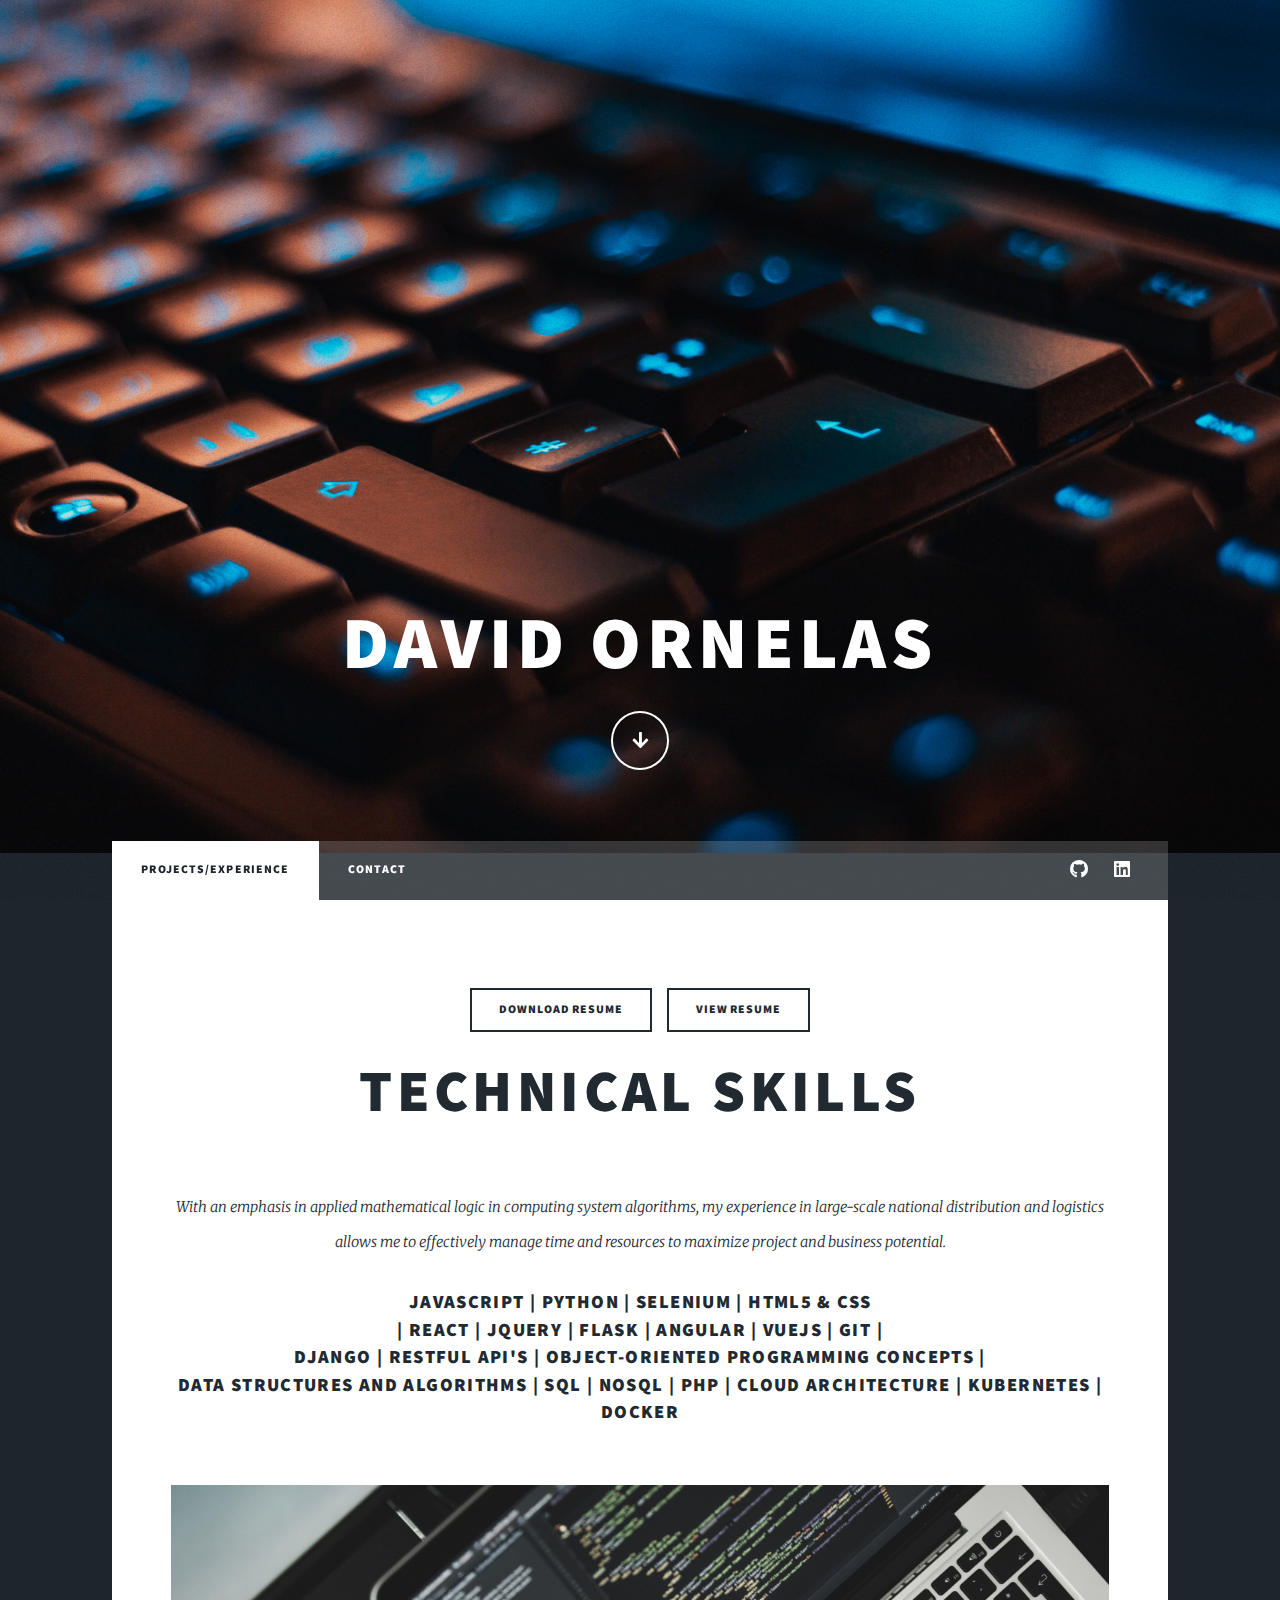
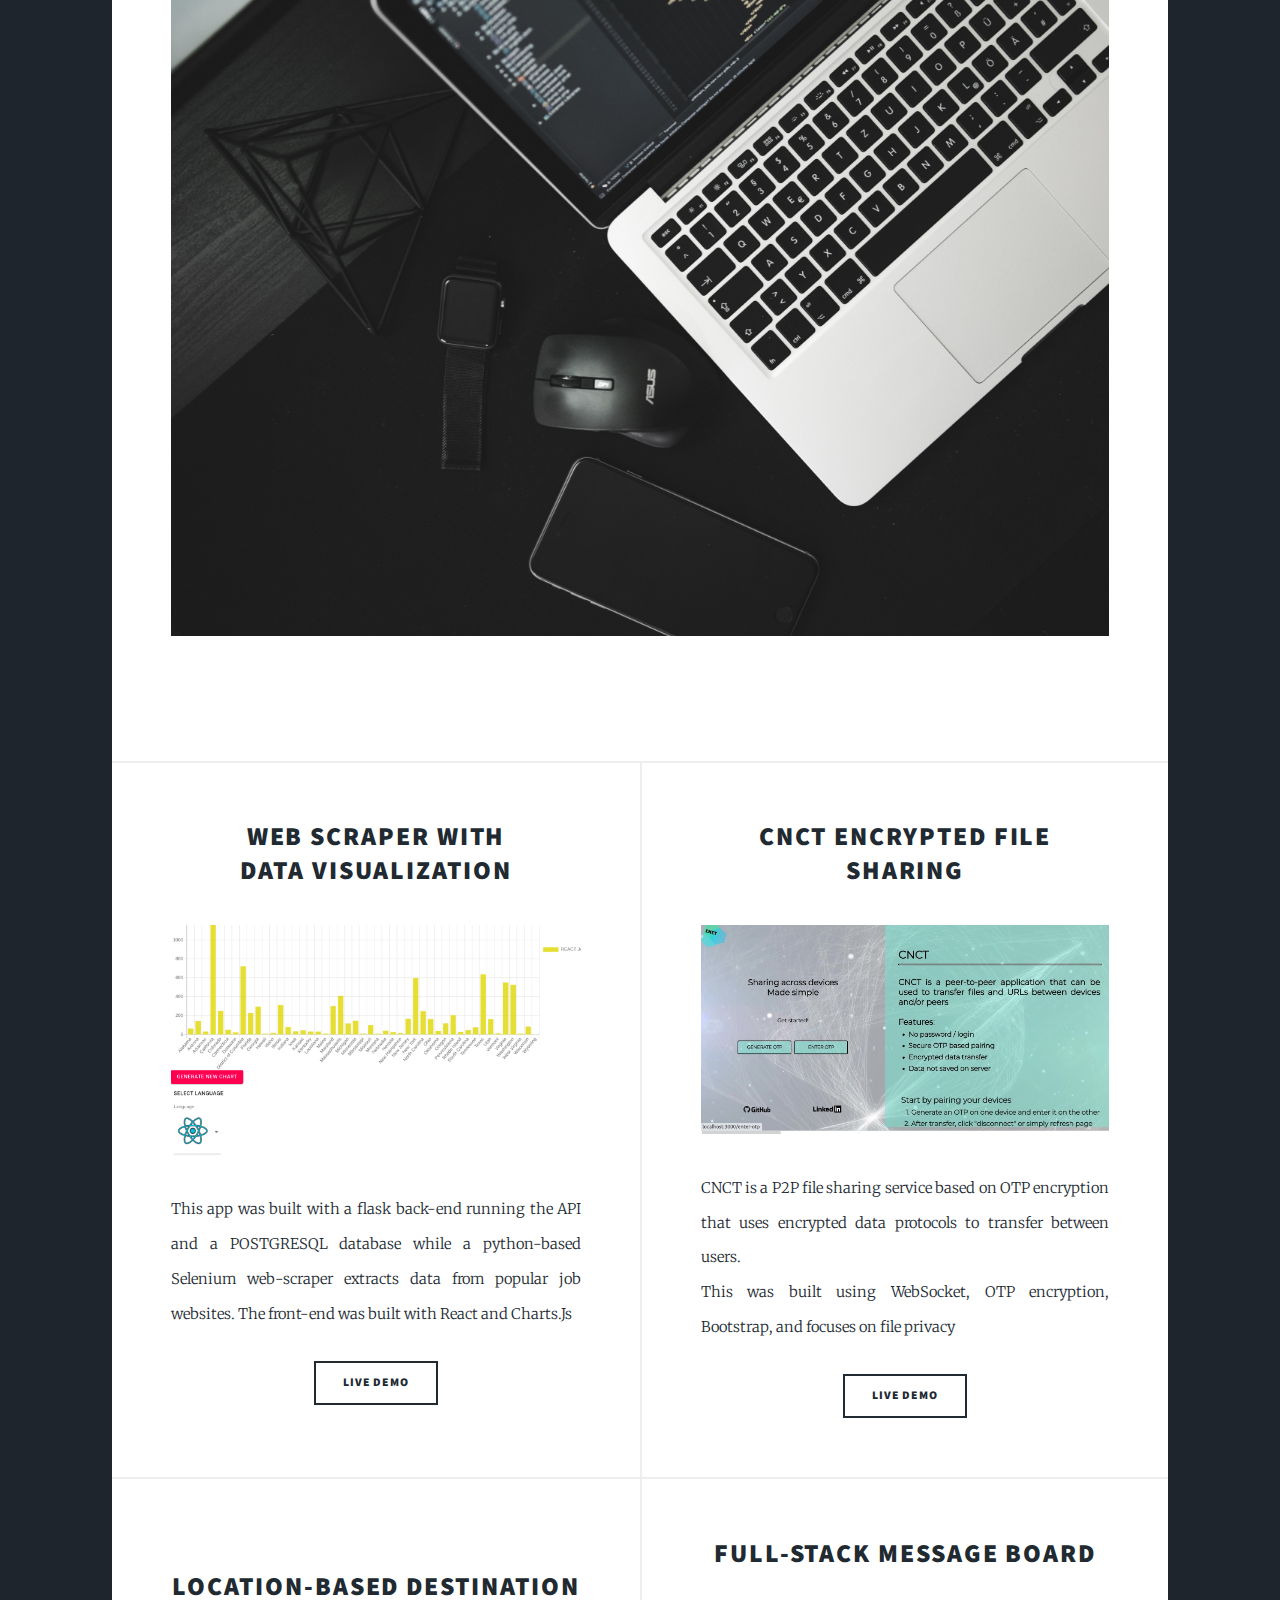
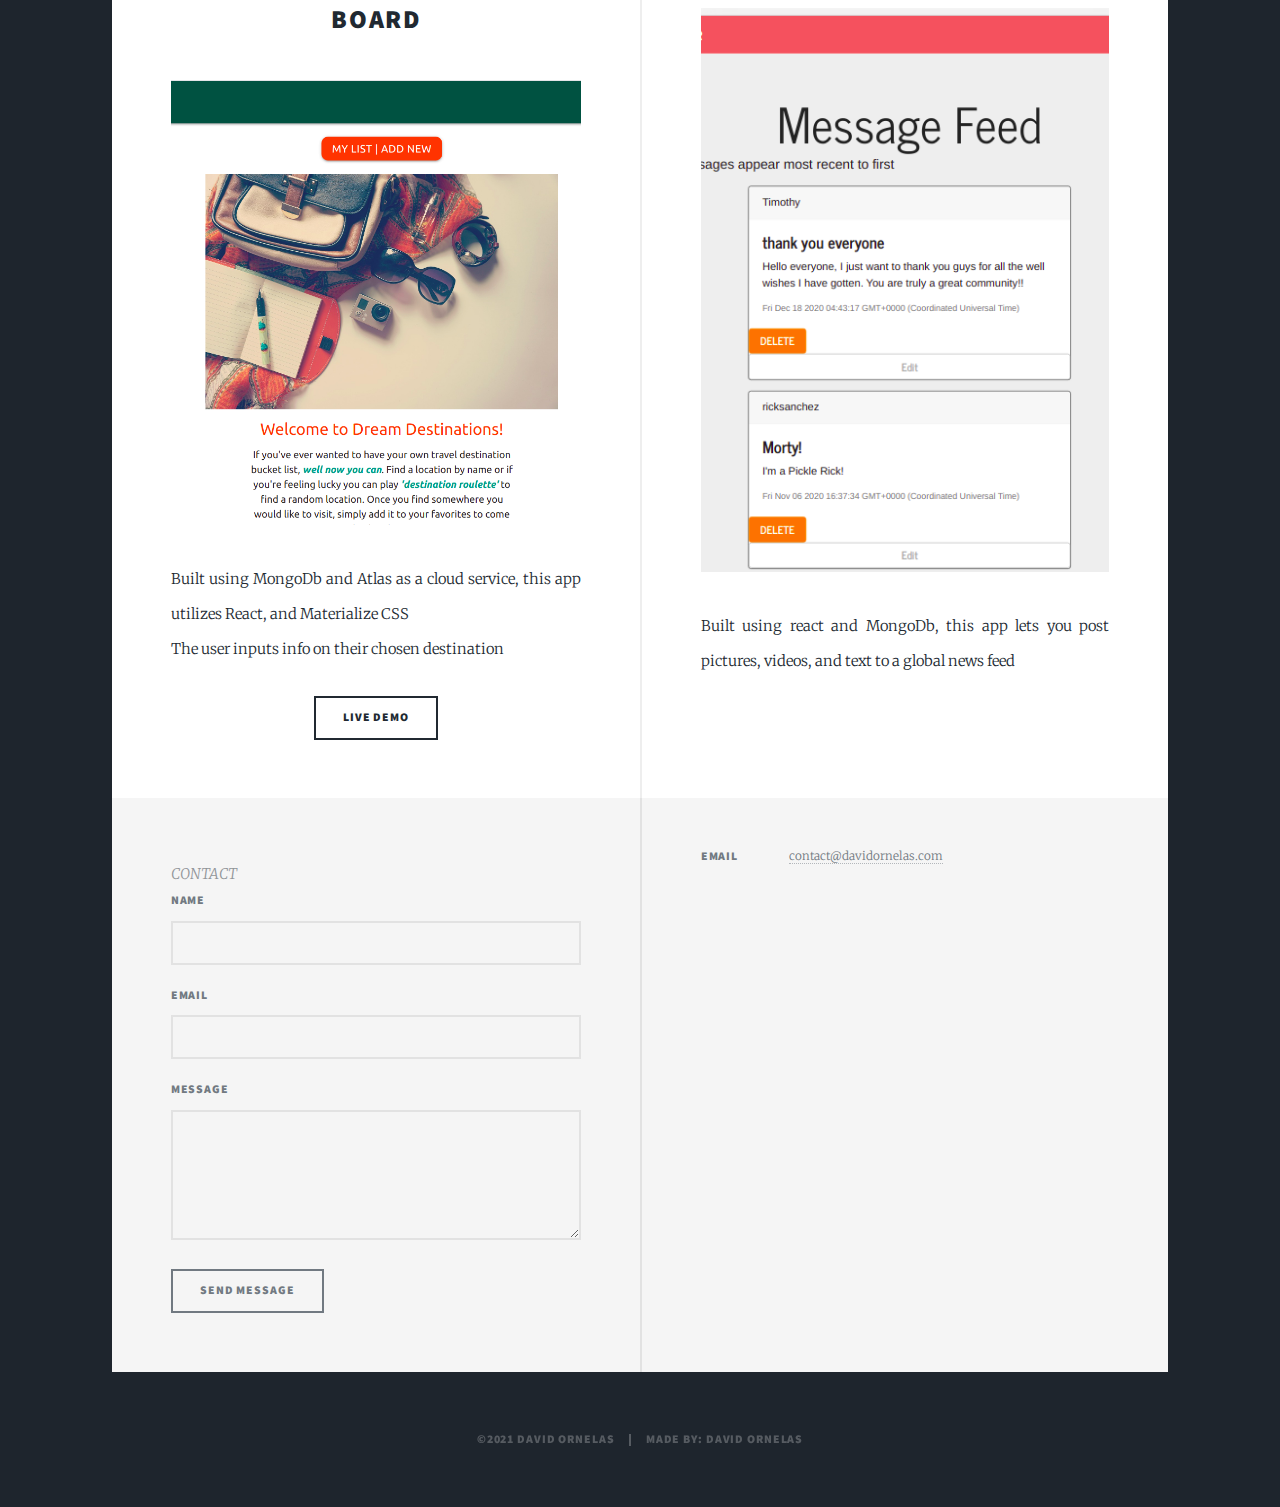
==== commit 1a255abc: "added margin to buttons" ====
--- a/index.html
+++ b/index.html
@@ -47,8 +47,14 @@
 						
 							<article class="post featured">
 								<header class="major">
+									<ul class="actions special">
+										<li>
 									<a href="David-Ornelas-Resume-2021.docx" class="button" download>Download Resume</a>
+									</li>
+									<li>
 									<a rel="noopener noreferrer" target="_blank" href="https://docs.google.com/document/d/1U_xk8owQklr3JjL-XMh4Pjdr9RA26IIosIsSj0gTdeY/edit?usp=sharing" class="button">View Resume</a>
+									</li>
+									</ul>
 									
 									<h2><a >Technical Skills<br />
 									</a></h2>
@@ -57,7 +63,7 @@
 										national distribution and logistics allows me to 
 										effectively manage time and resources to maximize project and business potential. </p>
 										<h3>Javascript  | Python | Selenium | HTML5 & CSS <br>
-											React | JQuery | Flask | Angular | VueJs | Git | <br>
+											| React | JQuery | Flask | Angular | VueJs | Git | <br>
 											Django | RESTFUL API's | Object-Oriented programming concepts | <br>
 											Data structures and algorithms | SQL | NoSQL  |  PHP | Cloud Architecture | 
 											Kubernetes | Docker</h3>
@@ -99,6 +105,19 @@
 								</article>
 								<article>
 									<header>
+										
+										<h2><br />
+										Location-based destination board</h2>
+									</header>
+									<a class="image fit"><img src="images/pic3.png" alt="" /></a>
+									<p>Built using MongoDb and Atlas as a cloud service, this app utilizes React, and Materialize CSS <br>
+									The user inputs info on their chosen destination </p>
+									<ul class="actions special">
+										<li><a rel="noopener noreferrer" target="_blank" href="https://mern-destinations.herokuapp.com/"  class="button">Live Demo</a></li>
+									</ul>
+								</article>
+								<article>
+									<header>
 										<h2>Full-Stack Message Board<br />
 										</h2>
 									</header>
@@ -110,19 +129,7 @@
 
 
 								</article>
-								<article>
-									<header>
-										
-										<h2><br />
-										Location-based destination board</h2>
-									</header>
-									<a class="image fit"><img src="images/pic3.png" alt="" /></a>
-									<p>Built using MongoDb and Atlas as a cloud service, this app utilizes React, and Materialize CSS <br>
-									The user inputs info on their chosen destination </p>
-									<ul class="actions special">
-										<li><a rel="noopener noreferrer" target="_blank" href="https://mern-destinations.herokuapp.com/"  class="button">Live Demo</a></li>
-									</ul>
-								</article>
+								
 								
 
 					</div>
